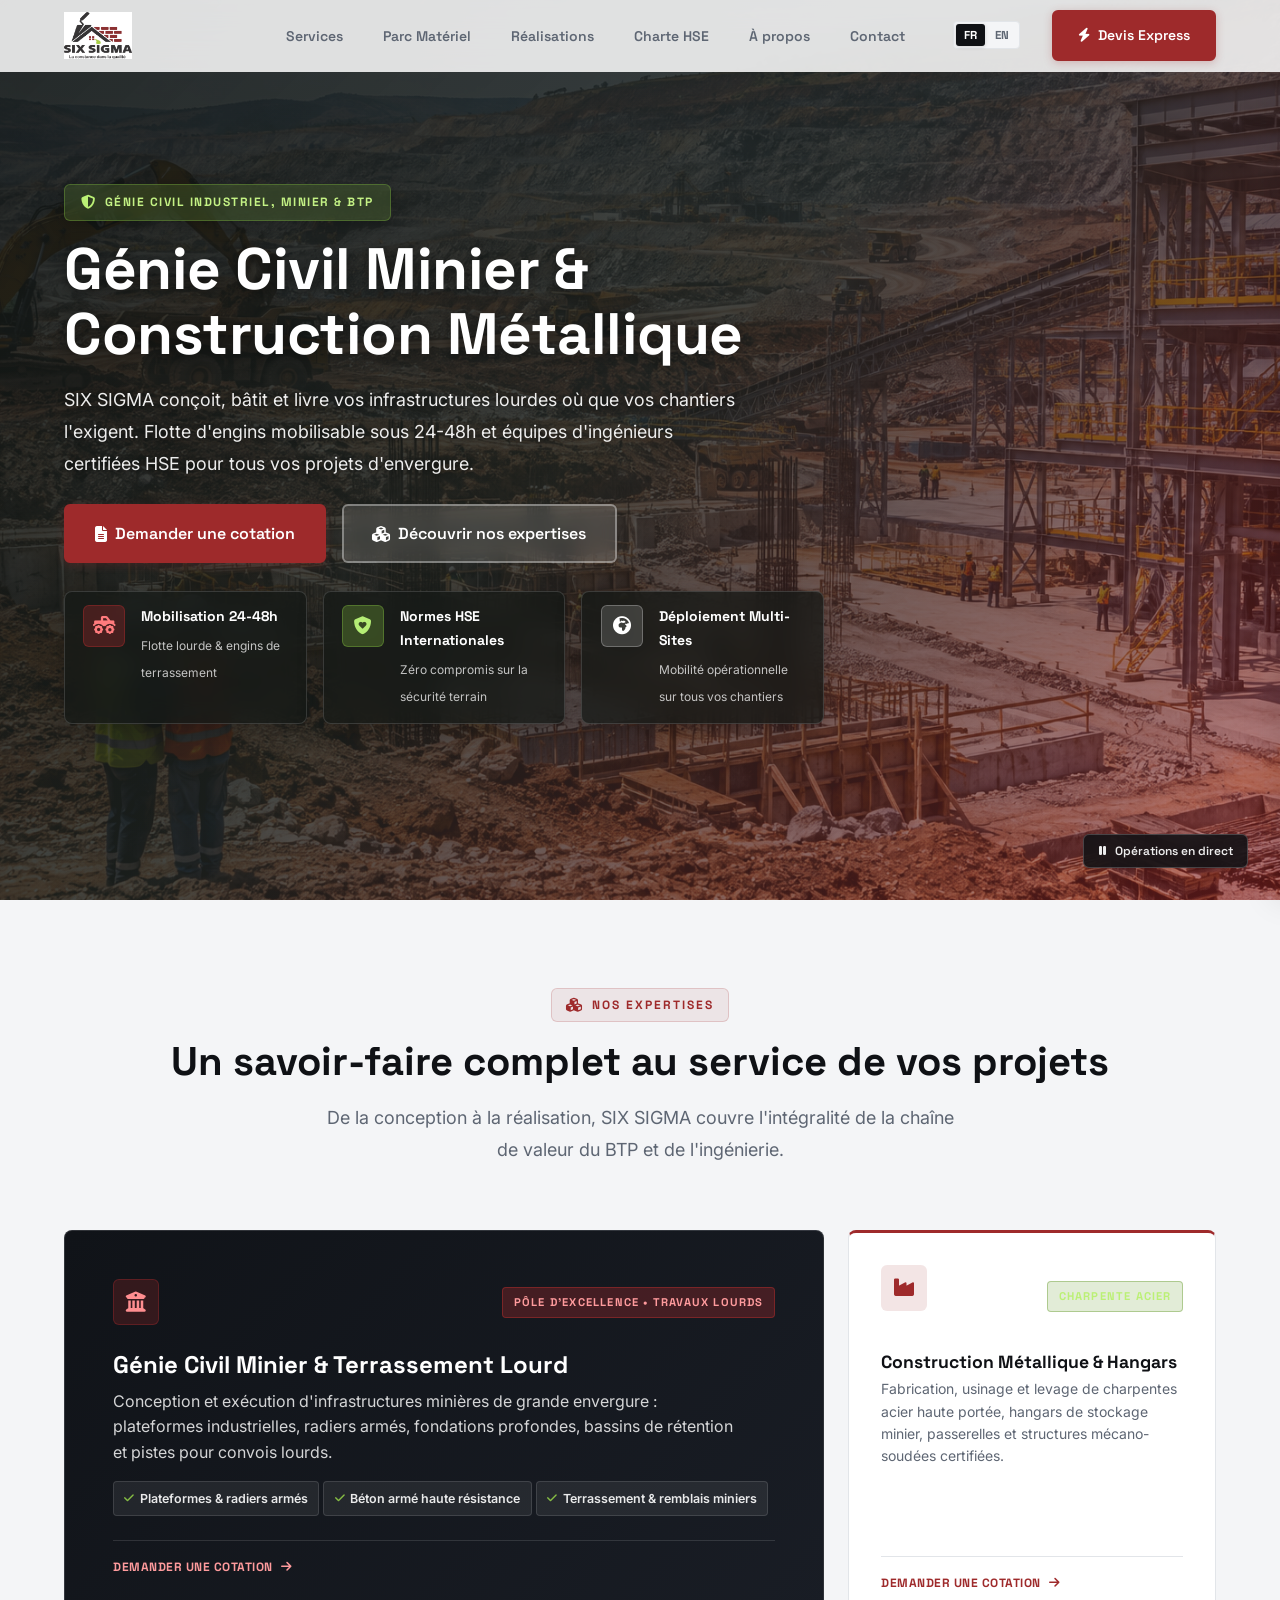
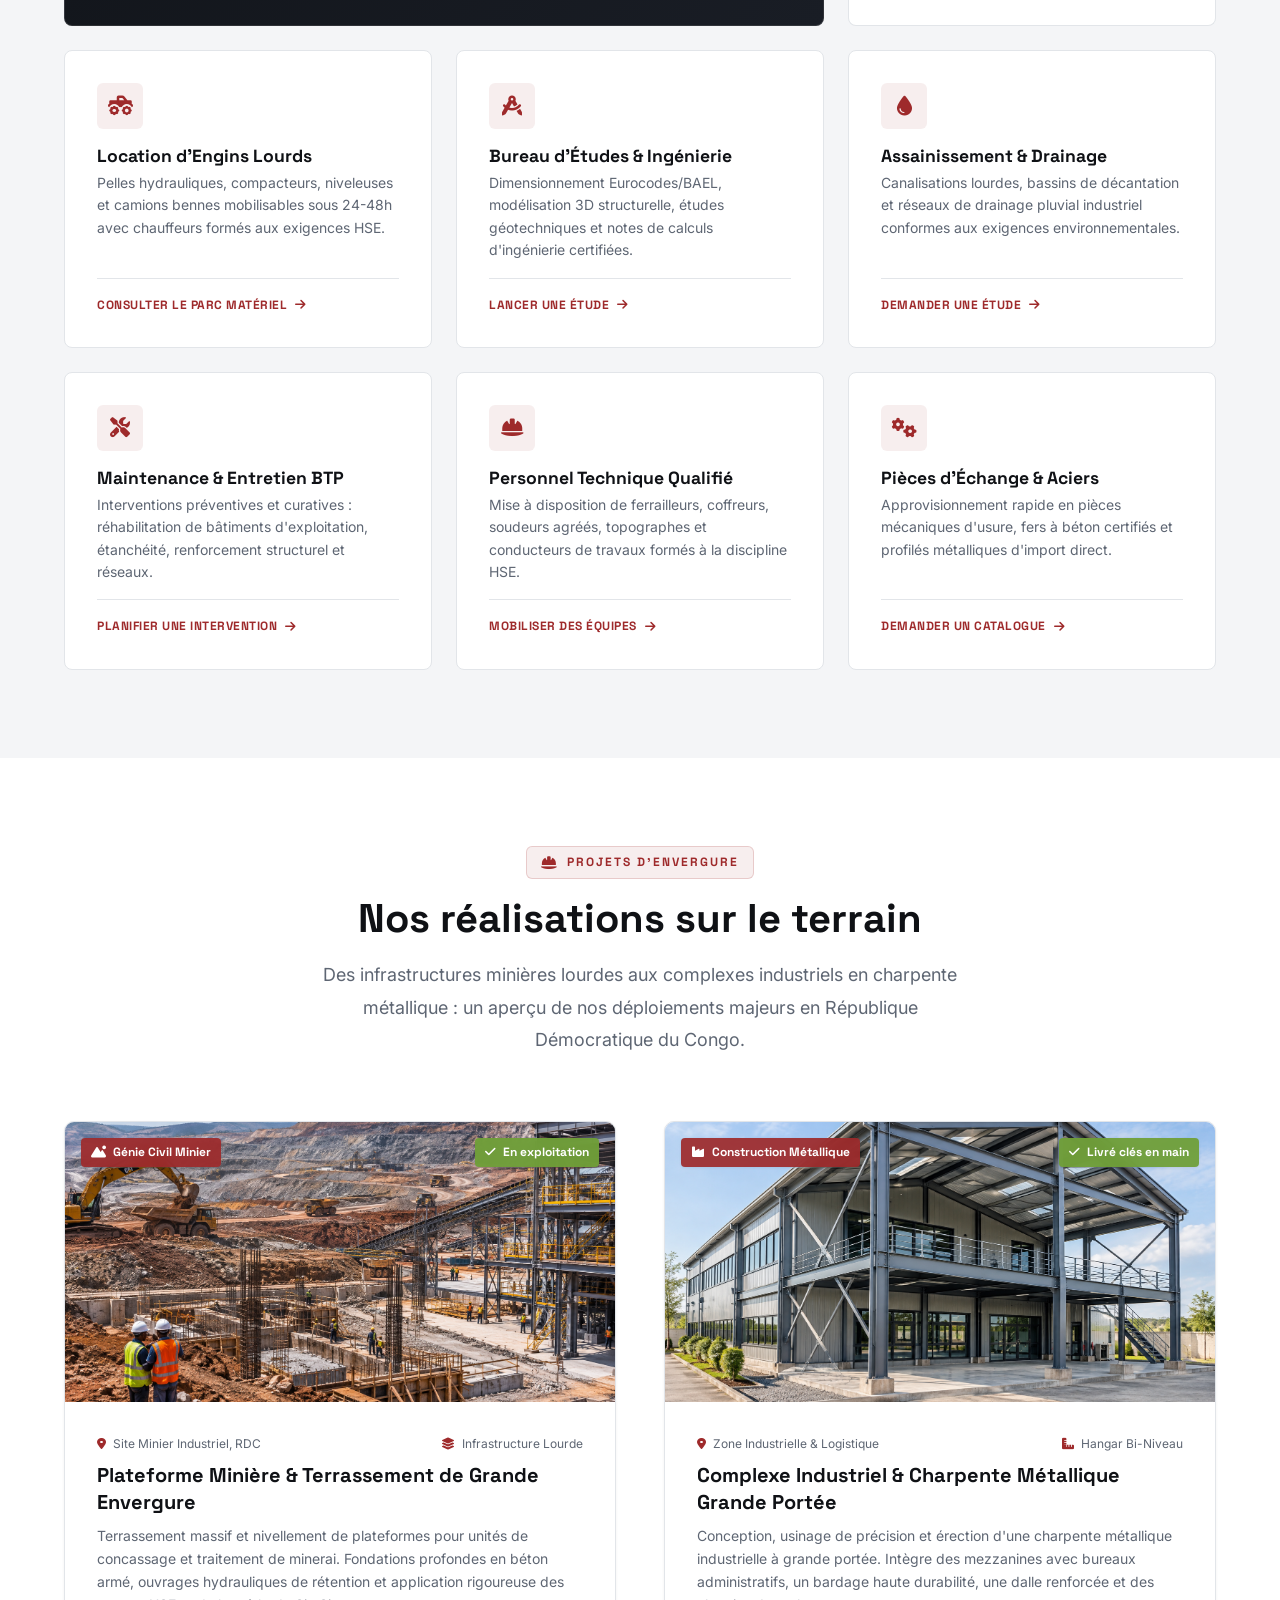
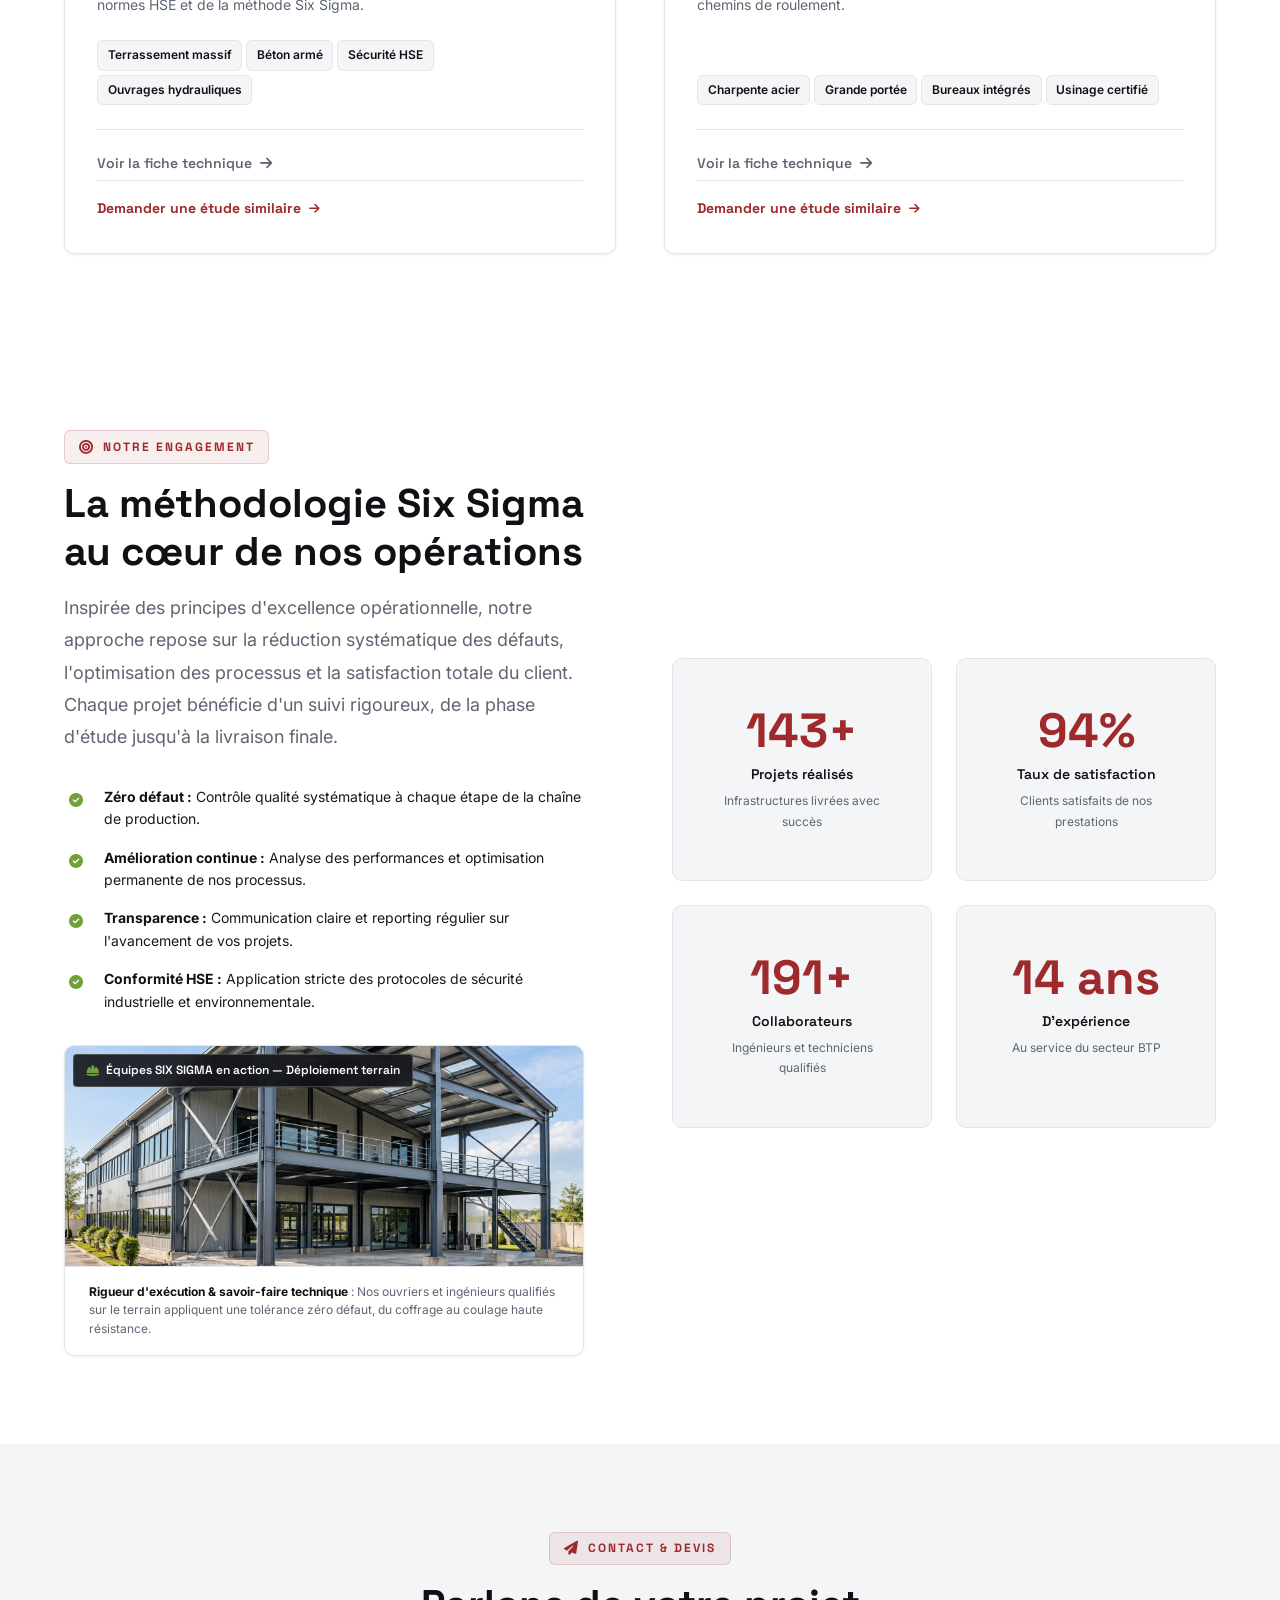
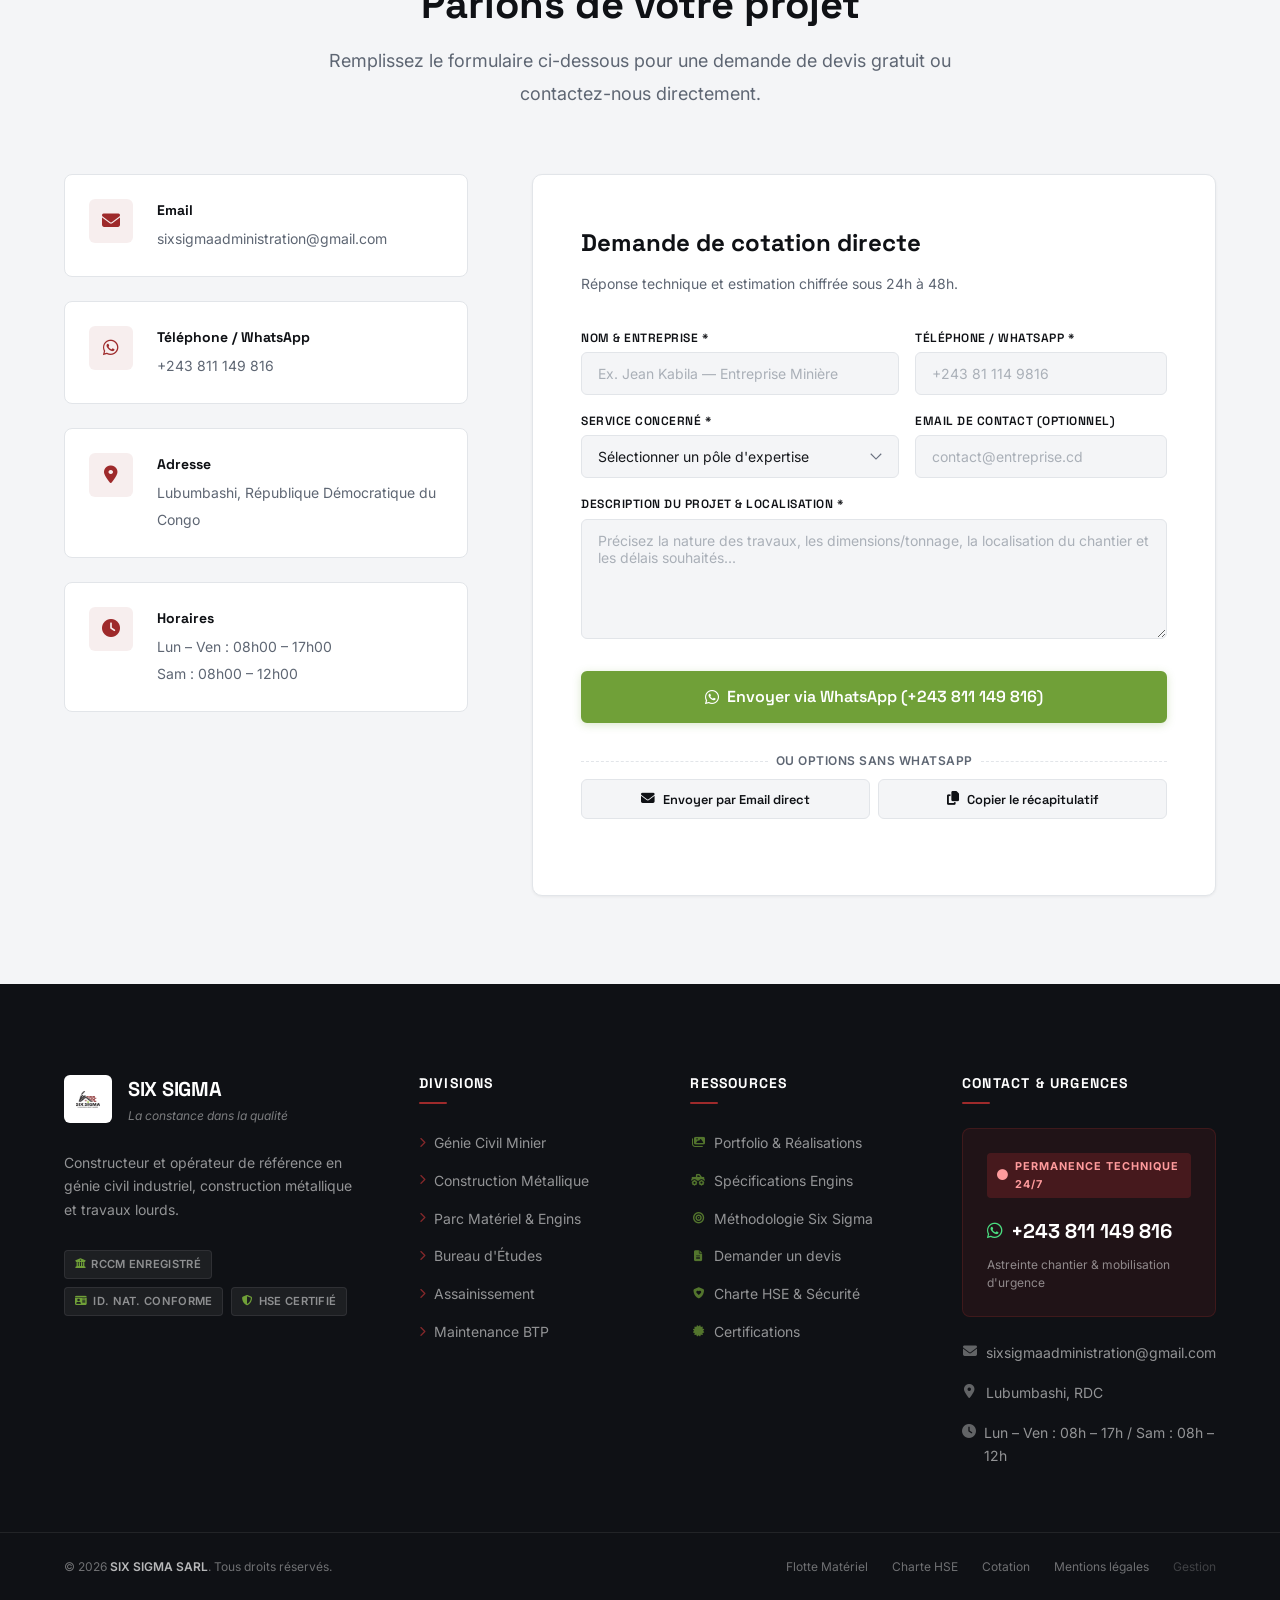
==== index.html @ 251d815f "feat(cms-admin): portail administration vitrine et integration supabase autonome" ====
<!DOCTYPE html>
<html lang="fr">
<head>
  <meta charset="UTF-8" />
  <meta name="viewport" content="width=device-width, initial-scale=1.0" />
  <meta name="description" content="SIX SIGMA — Entreprise de Génie Civil, Construction Métallique, Bureau d'Études et services BTP. La constance dans la qualité." />
  <meta name="keywords" content="SIX SIGMA, génie civil, construction métallique, BTP, bureau d'études, assainissement, immobilier" />
  <title>SIX SIGMA | La constance dans la qualité</title>

  <!-- Favicon -->
  <link rel="icon" type="image/jpeg" href="logo.jpg" />
  <link rel="apple-touch-icon" href="logo.jpg" />

  <!-- Open Graph / Social Media -->
  <meta property="og:type" content="website" />
  <meta property="og:locale" content="fr_FR" />
  <meta property="og:site_name" content="SIX SIGMA" />
  <meta property="og:url" content="https://sixsigmaweb.vercel.app/" />
  <meta property="og:title" content="SIX SIGMA | La constance dans la qualité" />
  <meta property="og:description" content="Entreprise de Génie Civil, Construction Métallique, Bureau d'Études et Grandes Infrastructures BTP." />
  <meta property="og:image" content="https://sixsigmaweb.vercel.app/logo.jpg" />

  <!-- Twitter Cards -->
  <meta name="twitter:card" content="summary_large_image" />
  <meta name="twitter:title" content="SIX SIGMA | La constance dans la qualité" />
  <meta name="twitter:description" content="Entreprise de Génie Civil, Construction Métallique, Bureau d'Études et Grandes Infrastructures BTP." />
  <meta name="twitter:image" content="https://sixsigmaweb.vercel.app/logo.jpg" />

  <!-- Structured Data: Schema.org GeneralContractor / ConstructionBusiness -->
  <script type="application/ld+json">
  {
    "@context": "https://schema.org",
    "@type": "GeneralContractor",
    "name": "SIX SIGMA",
    "legalName": "SIX SIGMA SARL",
    "url": "https://sixsigmaweb.vercel.app/",
    "logo": "https://sixsigmaweb.vercel.app/logo.jpg",
    "image": "https://sixsigmaweb.vercel.app/projet-genie-civil-minier.png",
    "description": "Entreprise spécialisée en Génie Civil lourd, Construction Métallique, Bureau d'Études, Assainissement et Travaux Publics.",
    "slogan": "La constance dans la qualité",
    "address": {
      "@type": "PostalAddress",
      "addressLocality": "Lubumbashi",
      "addressCountry": "CD"
    },
    "geo": {
      "@type": "GeoCoordinates",
      "latitude": -11.66089,
      "longitude": 27.47938
    },
    "areaServed": [
      {
        "@type": "Country",
        "name": "République Démocratique du Congo"
      },
      {
        "@type": "AdministrativeArea",
        "name": "International"
      }
    ],
    "email": "sixsigmaadministration@gmail.com",
    "telephone": "+243811149816",
    "priceRange": "$$",
    "openingHoursSpecification": [
      {
        "@type": "OpeningHoursSpecification",
        "dayOfWeek": ["Monday", "Tuesday", "Wednesday", "Thursday", "Friday"],
        "opens": "08:00",
        "closes": "17:00"
      },
      {
        "@type": "OpeningHoursSpecification",
        "dayOfWeek": "Saturday",
        "opens": "08:00",
        "closes": "12:00"
      }
    ]
  }
  </script>

  <!-- Fonts -->
  <link rel="preconnect" href="https://fonts.googleapis.com" />
  <link rel="preconnect" href="https://fonts.gstatic.com" crossorigin />
  <link href="https://fonts.googleapis.com/css2?family=Space+Grotesk:wght@500;600;700;800&family=Inter:wght@300;400;500;600;700&display=swap" rel="stylesheet" />

  <!-- FontAwesome with Subresource Integrity (SRI) -->
  <link
    rel="stylesheet"
    href="https://cdnjs.cloudflare.com/ajax/libs/font-awesome/6.5.1/css/all.min.css"
    integrity="sha512-DTOQO9RWCH3ppGqcWaEA1BIZOC6xxalwEsw9c2QQeAIftl+Vegovlnee1c9QX4TctnWMn13TZye+giMm8e2LwA=="
    crossorigin="anonymous"
    referrerpolicy="no-referrer"
  />

  <!-- Styles -->
  <link rel="stylesheet" href="styles.css" />
</head>
<body>
  <!-- ═══════════════════════════════════════
       HEADER
       ═══════════════════════════════════════ -->
  <header class="header" id="top">
    <div class="container">
      <!-- Logo -->
      <a href="#top" class="logo">
        <img src="logo.jpg" alt="SIX SIGMA" class="logo-img" />
      </a>

      <!-- Desktop Nav -->
      <nav class="nav">
        <ul class="nav-links">
          <li><a href="#services" class="nav-link" data-i18n="nav_services">Services</a></li>
          <li><a href="parc-materiel.html" class="nav-link" data-i18n="nav_fleet">Parc Matériel</a></li>
          <li><a href="#realisations" class="nav-link" data-i18n="nav_projects">Réalisations</a></li>
          <li><a href="hse.html" class="nav-link" data-i18n="nav_hse">Charte HSE</a></li>
          <li><a href="#valeurs" class="nav-link" data-i18n="nav_about">À propos</a></li>
          <li><a href="#contact" class="nav-link" data-i18n="nav_contact">Contact</a></li>
        </ul>

        <!-- Sélecteur de Langue -->
        <div class="lang-switch" aria-label="Sélecteur de langue">
          <button class="lang-btn active" data-lang="fr">FR</button>
          <button class="lang-btn" data-lang="en">EN</button>
        </div>

        <a href="#contact" class="btn btn-primary">
          <i class="fa-solid fa-bolt"></i>
          <span data-i18n="nav_quote_btn">Devis Express</span>
        </a>
      </nav>

      <!-- Mobile Toggle -->
      <button class="mobile-toggle" aria-label="Ouvrir le menu">
        <i class="fa-solid fa-bars"></i>
      </button>
    </div>
  </header>

  <!-- Mobile Menu -->
  <div class="mobile-overlay"></div>
  <div class="mobile-menu">
    <div class="mobile-menu-header">
      <div class="logo">
        <img src="logo.jpg" alt="SIX SIGMA" class="logo-img" />
      </div>
      <button class="mobile-menu-close" aria-label="Fermer le menu">
        <i class="fa-solid fa-xmark"></i>
      </button>
    </div>

    <div style="display: flex; justify-content: flex-start; padding: 0 var(--sp-lg); margin-bottom: var(--sp-md);">
      <div class="lang-switch">
        <button class="lang-btn active" data-lang="fr">FR</button>
        <button class="lang-btn" data-lang="en">EN</button>
      </div>
    </div>

    <nav class="mobile-menu-links">
      <a href="#services" class="nav-link" data-i18n="nav_services">Services</a>
      <a href="parc-materiel.html" class="nav-link" data-i18n="nav_fleet">Parc Matériel</a>
      <a href="#realisations" class="nav-link" data-i18n="nav_projects">Réalisations</a>
      <a href="hse.html" class="nav-link" data-i18n="nav_hse">Charte HSE</a>
      <a href="#valeurs" class="nav-link" data-i18n="nav_about">À propos</a>
      <a href="#contact" class="nav-link" data-i18n="nav_contact">Contact</a>
    </nav>
    <a href="#contact" class="btn btn-primary btn-lg" style="margin-top: auto;">
      <i class="fa-solid fa-bolt"></i>
      <span data-i18n="nav_quote_btn">Devis Express</span>
    </a>
  </div>

  <!-- ═══════════════════════════════════════
       HERO AVEC VIDÉO DE CHANTIER INDUSTRIEL
       ═══════════════════════════════════════ -->
  <section class="hero" id="hero">
    <!-- Video background & Dark Gradient Overlay -->
    <div class="hero-video-wrapper">
      <video
        class="hero-video"
        autoplay
        muted
        loop
        playsinline
        preload="auto"
        poster="projet-genie-civil-minier.png"
      >
        <source src="assets/mine-kolwezi.mp4" type="video/mp4" />
      </video>
      <div class="hero-overlay"></div>
    </div>

    <div class="container">
      <div class="hero-content">
        <!-- Badge -->
        <div class="hero-badge reveal">
          <i class="fa-solid fa-shield-halved"></i>
          <span data-i18n="hero_badge">Génie Civil Industriel, Minier &amp; BTP</span>
        </div>

        <!-- Title -->
        <h1 class="hero-title reveal reveal-delay-1" data-i18n="hero_title">
          Génie Civil Minier &amp; Construction Métallique
        </h1>

        <!-- Subtitle -->
        <p class="hero-subtitle reveal reveal-delay-2" data-i18n="hero_subtitle">
          SIX SIGMA conçoit, bâtit et livre vos infrastructures lourdes où que vos chantiers l'exigent. Flotte d'engins mobilisable sous 24-48h et équipes d'ingénieurs certifiées HSE pour tous vos projets d'envergure.
        </p>

        <!-- CTA -->
        <div class="hero-actions reveal reveal-delay-3">
          <a href="#contact" class="btn btn-primary btn-lg">
            <i class="fa-solid fa-file-lines"></i>
            <span data-i18n="hero_cta_quote">Demander une cotation</span>
          </a>
          <a href="#services" class="btn btn-secondary btn-lg btn-hero-secondary">
            <i class="fa-solid fa-cubes"></i>
            <span data-i18n="hero_cta_services">Découvrir nos expertises</span>
          </a>
        </div>

        <!-- Trust Bar -->
        <div class="trust-bar reveal reveal-delay-4">
          <div class="trust-item">
            <div class="trust-icon red">
              <i class="fa-solid fa-truck-monster"></i>
            </div>
            <div class="trust-text">
              <strong data-i18n="trust_mob_val">Mobilisation 24-48h</strong>
              <span data-i18n="trust_mob_lbl">Flotte lourde &amp; engins de terrassement</span>
            </div>
          </div>
          <div class="trust-item">
            <div class="trust-icon green">
              <i class="fa-solid fa-shield-heart"></i>
            </div>
            <div class="trust-text">
              <strong data-i18n="trust_hse_val">Normes HSE Internationales</strong>
              <span data-i18n="trust_hse_lbl">Zéro compromis sur la sécurité terrain</span>
            </div>
          </div>
          <div class="trust-item">
            <div class="trust-icon dark">
              <i class="fa-solid fa-earth-africa"></i>
            </div>
            <div class="trust-text">
              <strong>Déploiement Multi-Sites</strong>
              <span>Mobilité opérationnelle sur tous vos chantiers</span>
            </div>
          </div>
        </div>
      </div>
    </div>

    <!-- Contrôle vidéo discret -->
    <div class="hero-video-controls">
      <button class="btn-video-toggle" id="btn-hero-video-toggle" aria-label="Contrôler la lecture vidéo">
        <i class="fa-solid fa-pause"></i>
        <span>Opérations en direct</span>
      </button>
    </div>
  </section>

  <!-- ═══════════════════════════════════════
       SERVICES
       ═══════════════════════════════════════ -->
  <section class="section services" id="services">
    <div class="container">
      <!-- Header -->
      <div class="services-header">
        <div class="section-label reveal">
          <i class="fa-solid fa-cubes"></i>
          Nos expertises
        </div>
        <h2 class="section-title reveal reveal-delay-1">Un savoir-faire complet au service de vos projets</h2>
        <p class="section-subtitle reveal reveal-delay-2">
          De la conception à la réalisation, SIX SIGMA couvre l'intégralité de la chaîne de valeur du BTP et de l'ingénierie.
        </p>
      </div>

      <!-- Bento Grid (Architecture Asymétrique Industrielle) -->
      <div class="bento-grid">

        <!-- 1. Pôle Moteur : Génie Civil Minier & Terrassement Lourd (Span 2) -->
        <div class="bento-card bento-card--lead reveal" data-service="genie-civil">
          <div class="bento-top-bar">
            <div class="bento-icon">
              <i class="fa-solid fa-building-columns"></i>
            </div>
            <span class="bento-badge bento-badge--lead">Pôle d'Excellence • Travaux Lourds</span>
          </div>
          <h3 class="bento-title">Génie Civil Minier &amp; Terrassement Lourd</h3>
          <p class="bento-desc">
            Conception et exécution d'infrastructures minières de grande envergure : plateformes industrielles, radiers armés, fondations profondes, bassins de rétention et pistes pour convois lourds.
          </p>
          <div class="bento-specs">
            <span class="bento-spec-item"><i class="fa-solid fa-check"></i> Plateformes &amp; radiers armés</span>
            <span class="bento-spec-item"><i class="fa-solid fa-check"></i> Béton armé haute résistance</span>
            <span class="bento-spec-item"><i class="fa-solid fa-check"></i> Terrassement &amp; remblais miniers</span>
          </div>
          <a href="#contact" class="bento-cta">
            Demander une cotation <i class="fa-solid fa-arrow-right"></i>
          </a>
        </div>

        <!-- 2. Pôle Technique : Construction Métallique & Hangars (Span 1) -->
        <div class="bento-card bento-card--accent reveal reveal-delay-1" data-service="construction-metallique">
          <div class="bento-top-bar">
            <div class="bento-icon">
              <i class="fa-solid fa-industry"></i>
            </div>
            <span class="bento-badge bento-badge--accent">Charpente Acier</span>
          </div>
          <h3 class="bento-title">Construction Métallique &amp; Hangars</h3>
          <p class="bento-desc">
            Fabrication, usinage et levage de charpentes acier haute portée, hangars de stockage minier, passerelles et structures mécano-soudées certifiées.
          </p>
          <a href="#contact" class="bento-cta">
            Demander une cotation <i class="fa-solid fa-arrow-right"></i>
          </a>
        </div>

        <!-- 3. Location d'Engins Lourds -->
        <div class="bento-card reveal" data-service="location-equipements">
          <div class="bento-icon">
            <i class="fa-solid fa-truck-monster"></i>
          </div>
          <h3 class="bento-title">Location d'Engins Lourds</h3>
          <p class="bento-desc">
            Pelles hydrauliques, compacteurs, niveleuses et camions bennes mobilisables sous 24-48h avec chauffeurs formés aux exigences HSE.
          </p>
          <a href="parc-materiel.html" class="bento-cta">
            Consulter le parc matériel <i class="fa-solid fa-arrow-right"></i>
          </a>
        </div>

        <!-- 4. Bureau d'Études & Ingénierie -->
        <div class="bento-card reveal reveal-delay-1" data-service="bureau-etudes">
          <div class="bento-icon">
            <i class="fa-solid fa-compass-drafting"></i>
          </div>
          <h3 class="bento-title">Bureau d'Études &amp; Ingénierie</h3>
          <p class="bento-desc">
            Dimensionnement Eurocodes/BAEL, modélisation 3D structurelle, études géotechniques et notes de calculs d'ingénierie certifiées.
          </p>
          <a href="#contact" class="bento-cta">
            Lancer une étude <i class="fa-solid fa-arrow-right"></i>
          </a>
        </div>

        <!-- 5. Assainissement & Drainage -->
        <div class="bento-card reveal reveal-delay-2" data-service="assainissement">
          <div class="bento-icon">
            <i class="fa-solid fa-droplet"></i>
          </div>
          <h3 class="bento-title">Assainissement &amp; Drainage</h3>
          <p class="bento-desc">
            Canalisations lourdes, bassins de décantation et réseaux de drainage pluvial industriel conformes aux exigences environnementales.
          </p>
          <a href="#contact" class="bento-cta">
            Demander une étude <i class="fa-solid fa-arrow-right"></i>
          </a>
        </div>

        <!-- 6. Entretien & Maintenance Industrielle -->
        <div class="bento-card reveal" data-service="entretien-batiment">
          <div class="bento-icon">
            <i class="fa-solid fa-screwdriver-wrench"></i>
          </div>
          <h3 class="bento-title">Maintenance &amp; Entretien BTP</h3>
          <p class="bento-desc">
            Interventions préventives et curatives : réhabilitation de bâtiments d'exploitation, étanchéité, renforcement structurel et réseaux.
          </p>
          <a href="#contact" class="bento-cta">
            Planifier une intervention <i class="fa-solid fa-arrow-right"></i>
          </a>
        </div>

        <!-- 7. Placement de Personnel Qualifié -->
        <div class="bento-card reveal reveal-delay-1" data-service="placement-personnel">
          <div class="bento-icon">
            <i class="fa-solid fa-helmet-safety"></i>
          </div>
          <h3 class="bento-title">Personnel Technique Qualifié</h3>
          <p class="bento-desc">
            Mise à disposition de ferrailleurs, coffreurs, soudeurs agréés, topographes et conducteurs de travaux formés à la discipline HSE.
          </p>
          <a href="#contact" class="bento-cta">
            Mobiliser des équipes <i class="fa-solid fa-arrow-right"></i>
          </a>
        </div>

        <!-- 8. Fourniture Acier & Pièces d'Échange -->
        <div class="bento-card reveal reveal-delay-2" data-service="pieces-echange">
          <div class="bento-icon">
            <i class="fa-solid fa-gears"></i>
          </div>
          <h3 class="bento-title">Pièces d'Échange &amp; Aciers</h3>
          <p class="bento-desc">
            Approvisionnement rapide en pièces mécaniques d'usure, fers à béton certifiés et profilés métalliques d'import direct.
          </p>
          <a href="#contact" class="bento-cta">
            Demander un catalogue <i class="fa-solid fa-arrow-right"></i>
          </a>
        </div>

      </div>
    </div>
  </section>

  <!-- ═══════════════════════════════════════
       RÉALISATIONS & PROJETS PHARES
       ═══════════════════════════════════════ -->
  <section class="section projects" id="realisations">
    <div class="container">
      <div class="services-header">
        <div class="section-label reveal">
          <i class="fa-solid fa-helmet-safety"></i>
          Projets d'envergure
        </div>
        <h2 class="section-title reveal reveal-delay-1">Nos réalisations sur le terrain</h2>
        <p class="section-subtitle reveal reveal-delay-2">
          Des infrastructures minières lourdes aux complexes industriels en charpente métallique : un aperçu de nos déploiements majeurs en République Démocratique du Congo.
        </p>
      </div>

      <div class="projects-grid">
        <!-- Projet 1 : Génie Civil & Mines -->
        <article class="project-card reveal" data-service="genie-civil">
          <div class="project-image-wrapper">
            <img
              src="projet-genie-civil-minier.png"
              alt="Terrassement et génie civil minier - SIX SIGMA"
              class="project-img"
              loading="lazy"
            />
            <div class="project-badges">
              <span class="badge badge-primary"><i class="fa-solid fa-mountain-sun"></i> Génie Civil Minier</span>
              <span class="badge badge-success"><i class="fa-solid fa-check"></i> En exploitation</span>
            </div>
          </div>
          <div class="project-body">
            <div class="project-meta">
              <span class="project-location"><i class="fa-solid fa-location-dot"></i> Site Minier Industriel, RDC</span>
              <span class="project-scale"><i class="fa-solid fa-layer-group"></i> Infrastructure Lourde</span>
            </div>
            <h3 class="project-title">Plateforme Minière & Terrassement de Grande Envergure</h3>
            <p class="project-desc">
              Terrassement massif et nivellement de plateformes pour unités de concassage et traitement de minerai. Fondations profondes en béton armé, ouvrages hydrauliques de rétention et application rigoureuse des normes HSE et de la méthode Six Sigma.
            </p>
            <div class="project-tags">
              <span class="project-tag">Terrassement massif</span>
              <span class="project-tag">Béton armé</span>
              <span class="project-tag">Sécurité HSE</span>
              <span class="project-tag">Ouvrages hydrauliques</span>
            </div>
            <div class="project-footer">
              <button class="project-view-btn" data-project="genie-civil">
                Voir la fiche technique <i class="fa-solid fa-arrow-right"></i>
              </button>
              <a href="#contact" class="service-cta project-cta-link" data-service="genie-civil">
                Demander une étude similaire <i class="fa-solid fa-arrow-right"></i>
              </a>
            </div>
          </div>
        </article>

        <!-- Projet 2 : Construction Métallique -->
        <article class="project-card reveal reveal-delay-1" data-service="construction-metallique">
          <div class="project-image-wrapper">
            <img
              src="projet-construction-metallique.png"
              alt="Hangar industriel et charpente métallique - SIX SIGMA"
              class="project-img"
              loading="lazy"
            />
            <div class="project-badges">
              <span class="badge badge-primary"><i class="fa-solid fa-industry"></i> Construction Métallique</span>
              <span class="badge badge-success"><i class="fa-solid fa-check"></i> Livré clés en main</span>
            </div>
          </div>
          <div class="project-body">
            <div class="project-meta">
              <span class="project-location"><i class="fa-solid fa-location-dot"></i> Zone Industrielle &amp; Logistique</span>
              <span class="project-scale"><i class="fa-solid fa-ruler-combined"></i> Hangar Bi-Niveau</span>
            </div>
            <h3 class="project-title">Complexe Industriel & Charpente Métallique Grande Portée</h3>
            <p class="project-desc">
              Conception, usinage de précision et érection d'une charpente métallique industrielle à grande portée. Intègre des mezzanines avec bureaux administratifs, un bardage haute durabilité, une dalle renforcée et des chemins de roulement.
            </p>
            <div class="project-tags">
              <span class="project-tag">Charpente acier</span>
              <span class="project-tag">Grande portée</span>
              <span class="project-tag">Bureaux intégrés</span>
              <span class="project-tag">Usinage certifié</span>
            </div>
            <div class="project-footer">
              <button class="project-view-btn" data-project="construction-metallique">
                Voir la fiche technique <i class="fa-solid fa-arrow-right"></i>
              </button>
              <a href="#contact" class="service-cta project-cta-link" data-service="construction-metallique">
                Demander une étude similaire <i class="fa-solid fa-arrow-right"></i>
              </a>
            </div>
          </div>
        </article>
      </div>
    </div>
  </section>

  <!-- ═══════════════════════════════════════
       VALEURS / ENGAGEMENT QUALITÉ
       ═══════════════════════════════════════ -->
  <section class="section values" id="valeurs">
    <div class="container">
      <div class="values-grid">
        <!-- Left: Content -->
        <div class="values-content">
          <div class="section-label reveal">
            <i class="fa-solid fa-bullseye"></i>
            Notre engagement
          </div>
          <h2 class="section-title reveal reveal-delay-1">La méthodologie Six Sigma au cœur de nos opérations</h2>
          <p class="values-text reveal reveal-delay-2">
            Inspirée des principes d'excellence opérationnelle, notre approche repose sur la réduction systématique des défauts, l'optimisation des processus et la satisfaction totale du client. Chaque projet bénéficie d'un suivi rigoureux, de la phase d'étude jusqu'à la livraison finale.
          </p>

          <ul class="values-list reveal reveal-delay-3">
            <li class="values-list-item">
              <i class="fa-solid fa-circle-check"></i>
              <span><strong>Zéro défaut :</strong> Contrôle qualité systématique à chaque étape de la chaîne de production.</span>
            </li>
            <li class="values-list-item">
              <i class="fa-solid fa-circle-check"></i>
              <span><strong>Amélioration continue :</strong> Analyse des performances et optimisation permanente de nos processus.</span>
            </li>
            <li class="values-list-item">
              <i class="fa-solid fa-circle-check"></i>
              <span><strong>Transparence :</strong> Communication claire et reporting régulier sur l'avancement de vos projets.</span>
            </li>
            <li class="values-list-item">
              <i class="fa-solid fa-circle-check"></i>
              <span><strong>Conformité HSE :</strong> Application stricte des protocoles de sécurité industrielle et environnementale.</span>
            </li>
          </ul>

          <!-- Vidéo Équipes Terrain en action -->
          <div class="values-video-card reveal reveal-delay-4">
            <div class="values-video-wrapper">
              <video
                class="values-video"
                autoplay
                muted
                loop
                playsinline
                preload="metadata"
                poster="projet-construction-metallique.png"
              >
                <source src="assets/equipes-kolwezi.mp4" type="video/mp4" />
              </video>
              <div class="values-video-badge">
                <i class="fa-solid fa-hard-hat"></i> Équipes SIX SIGMA en action — Déploiement terrain
              </div>
            </div>
            <p class="values-video-caption">
              <strong>Rigueur d'exécution &amp; savoir-faire technique</strong> : Nos ouvriers et ingénieurs qualifiés sur le terrain appliquent une tolérance zéro défaut, du coffrage au coulage haute résistance.
            </p>
          </div>
        </div>

        <!-- Right: Stats -->
        <div class="stats-grid">
          <div class="stat-card reveal">
            <div class="stat-number" data-target="150" data-suffix="+">150+</div>
            <div class="stat-label">Projets réalisés</div>
            <div class="stat-desc">Infrastructures livrées avec succès</div>
          </div>
          <div class="stat-card reveal reveal-delay-1">
            <div class="stat-number" data-target="98" data-suffix="%">98%</div>
            <div class="stat-label">Taux de satisfaction</div>
            <div class="stat-desc">Clients satisfaits de nos prestations</div>
          </div>
          <div class="stat-card reveal reveal-delay-2">
            <div class="stat-number" data-target="200" data-suffix="+">200+</div>
            <div class="stat-label">Collaborateurs</div>
            <div class="stat-desc">Ingénieurs et techniciens qualifiés</div>
          </div>
          <div class="stat-card reveal reveal-delay-3">
            <div class="stat-number" data-target="15" data-suffix=" ans">15 ans</div>
            <div class="stat-label">D'expérience</div>
            <div class="stat-desc">Au service du secteur BTP</div>
          </div>
        </div>
      </div>
    </div>
  </section>

  <!-- ═══════════════════════════════════════
       CONTACT & DEVIS
       ═══════════════════════════════════════ -->
  <section class="section contact" id="contact">
    <div class="container">
      <!-- Header -->
      <div class="services-header">
        <div class="section-label reveal">
          <i class="fa-solid fa-paper-plane"></i>
          Contact & Devis
        </div>
        <h2 class="section-title reveal reveal-delay-1">Parlons de votre projet</h2>
        <p class="section-subtitle reveal reveal-delay-2">
          Remplissez le formulaire ci-dessous pour une demande de devis gratuit ou contactez-nous directement.
        </p>
      </div>

      <div class="contact-wrapper">
        <!-- Left: Contact info -->
        <div class="contact-info reveal">
          <div class="contact-channels">
            <div class="contact-channel">
              <div class="contact-channel-icon">
                <i class="fa-solid fa-envelope"></i>
              </div>
              <div class="contact-channel-text">
                <strong>Email</strong>
                <a href="mailto:sixsigmaadministration@gmail.com" data-config-email>sixsigmaadministration@gmail.com</a>
              </div>
            </div>

            <div class="contact-channel">
              <div class="contact-channel-icon">
                <i class="fa-brands fa-whatsapp"></i>
              </div>
              <div class="contact-channel-text">
                <strong>Téléphone / WhatsApp</strong>
                <a href="https://wa.me/243811149816" data-config-phone data-config-whatsapp-href>+243 811 149 816</a>
              </div>
            </div>

            <div class="contact-channel">
              <div class="contact-channel-icon">
                <i class="fa-solid fa-location-dot"></i>
              </div>
              <div class="contact-channel-text">
                <strong>Adresse</strong>
                <span>Lubumbashi, République Démocratique du Congo</span>
              </div>
            </div>

            <div class="contact-channel">
              <div class="contact-channel-icon">
                <i class="fa-solid fa-clock"></i>
              </div>
              <div class="contact-channel-text">
                <strong>Horaires</strong>
                <span>Lun – Ven : 08h00 – 17h00<br />Sam : 08h00 – 12h00</span>
              </div>
            </div>
          </div>
        </div>

        <!-- Right: Form -->
        <div class="contact-form-card reveal reveal-delay-1">
          <h3 class="form-title">Demande de cotation directe</h3>
          <p class="form-subtitle">Réponse technique et estimation chiffrée sous 24h à 48h.</p>

          <form id="contact-form">
            <div class="form-grid">
              <div class="form-group">
                <label class="form-label" for="form-name">Nom &amp; Entreprise *</label>
                <input type="text" id="form-name" name="name" class="form-input" placeholder="Ex. Jean Kabila — Entreprise Minière" required />
              </div>

              <div class="form-group">
                <label class="form-label" for="form-phone">Téléphone / WhatsApp *</label>
                <input type="tel" id="form-phone" name="phone" class="form-input" placeholder="+243 81 114 9816" required />
              </div>

              <div class="form-group">
                <label class="form-label" for="form-service">Service concerné *</label>
                <select id="form-service" name="service" class="form-select" required>
                  <option value="" disabled selected>Sélectionner un pôle d'expertise</option>
                  <option value="genie-civil">Génie Civil Minier &amp; Terrassement Lourd</option>
                  <option value="construction-metallique">Construction Métallique &amp; Hangars</option>
                  <option value="location-equipements">Location d'Engins Lourds</option>
                  <option value="bureau-etudes">Bureau d'Études &amp; Ingénierie</option>
                  <option value="assainissement">Assainissement &amp; Drainage</option>
                  <option value="entretien-batiment">Maintenance &amp; Entretien BTP</option>
                  <option value="placement-personnel">Personnel Technique Qualifié</option>
                  <option value="pieces-echange">Pièces d'Échange &amp; Aciers</option>
                </select>
              </div>

              <div class="form-group">
                <label class="form-label" for="form-email">Email de contact (optionnel)</label>
                <input type="email" id="form-email" name="email" class="form-input" placeholder="contact@entreprise.cd" />
              </div>

              <div class="form-group full-width">
                <label class="form-label" for="form-message">Description du projet &amp; Localisation *</label>
                <textarea id="form-message" name="message" class="form-textarea" placeholder="Précisez la nature des travaux, les dimensions/tonnage, la localisation du chantier et les délais souhaités..." required></textarea>
              </div>

              <div class="form-group full-width form-submit">
                <button type="submit" class="btn btn-accent btn-lg" id="btn-submit-whatsapp" style="width: 100%;">
                  <i class="fa-brands fa-whatsapp"></i>
                  Envoyer via WhatsApp (+243 811 149 816)
                </button>

                <!-- Fallback multi-canal pour utilisateurs sans WhatsApp -->
                <div class="form-fallbacks">
                  <div class="fallback-divider">
                    <span>ou options sans WhatsApp</span>
                  </div>
                  <div class="fallback-buttons">
                    <button type="button" class="btn btn-fallback" id="btn-submit-email">
                      <i class="fa-solid fa-envelope"></i>
                      Envoyer par Email direct
                    </button>
                    <button type="button" class="btn btn-fallback" id="btn-copy-quote">
                      <i class="fa-solid fa-copy"></i>
                      Copier le récapitulatif
                    </button>
                  </div>
                  <div class="fallback-feedback" id="fallback-feedback" aria-live="polite"></div>
                </div>
              </div>
            </div>
          </form>
        </div>
      </div>
    </div>
  </section>

  <!-- ═══════════════════════════════════════
       FOOTER — Corporate 4 Colonnes
       ═══════════════════════════════════════ -->
  <footer class="footer">
    <div class="footer-main">
      <div class="container">
        <div class="footer-grid">

          <!-- Col 1 — Identité & Légalité -->
          <div class="footer-brand">
            <div class="footer-brand-top">
              <img src="logo.jpg" alt="SIX SIGMA" class="logo-img logo-img-footer" />
              <div class="footer-brand-info">
                <span class="footer-brand-name">SIX SIGMA</span>
                <span class="footer-brand-slogan">La constance dans la qualité</span>
              </div>
            </div>
            <p class="footer-brand-desc">
              Constructeur et opérateur de référence en génie civil industriel, construction métallique et travaux lourds.
            </p>
            <div class="footer-legal-badges">
              <span class="footer-legal-badge"><i class="fa-solid fa-building-columns"></i> RCCM enregistré</span>
              <span class="footer-legal-badge"><i class="fa-solid fa-id-card"></i> Id. Nat. conforme</span>
              <span class="footer-legal-badge"><i class="fa-solid fa-shield-halved"></i> HSE certifié</span>
            </div>
          </div>

          <!-- Col 2 — Pôles d'Excellence -->
          <div class="footer-col">
            <h4 class="footer-heading">Divisions</h4>
            <ul class="footer-links">
              <li><a href="#services" class="footer-link"><i class="fa-solid fa-chevron-right"></i> Génie Civil Minier</a></li>
              <li><a href="#services" class="footer-link"><i class="fa-solid fa-chevron-right"></i> Construction Métallique</a></li>
              <li><a href="parc-materiel.html" class="footer-link"><i class="fa-solid fa-chevron-right"></i> Parc Matériel & Engins</a></li>
              <li><a href="#services" class="footer-link"><i class="fa-solid fa-chevron-right"></i> Bureau d'Études</a></li>
              <li><a href="#services" class="footer-link"><i class="fa-solid fa-chevron-right"></i> Assainissement</a></li>
              <li><a href="#services" class="footer-link"><i class="fa-solid fa-chevron-right"></i> Maintenance BTP</a></li>
            </ul>
          </div>

          <!-- Col 3 — Ressources & Conformité -->
          <div class="footer-col">
            <h4 class="footer-heading">Ressources</h4>
            <ul class="footer-resources">
              <li><a href="#realisations" class="footer-resource-link"><i class="fa-solid fa-images"></i> Portfolio & Réalisations</a></li>
              <li><a href="parc-materiel.html#catalogue" class="footer-resource-link"><i class="fa-solid fa-truck-monster"></i> Spécifications Engins</a></li>
              <li><a href="#valeurs" class="footer-resource-link"><i class="fa-solid fa-bullseye"></i> Méthodologie Six Sigma</a></li>
              <li><a href="#contact" class="footer-resource-link"><i class="fa-solid fa-file-lines"></i> Demander un devis</a></li>
              <li><a href="hse.html" class="footer-resource-link"><i class="fa-solid fa-shield-heart"></i> Charte HSE & Sécurité</a></li>
              <li><a href="#top" class="footer-resource-link"><i class="fa-solid fa-certificate"></i> Certifications</a></li>
            </ul>
          </div>

          <!-- Col 4 — Urgences 24/7 -->
          <div class="footer-col">
            <h4 class="footer-heading">Contact & Urgences</h4>
            <div class="footer-emergency-card">
              <div class="footer-emergency-badge">
                <i class="fa-solid fa-circle"></i> Permanence technique 24/7
              </div>
              <a href="https://wa.me/243811149816" class="footer-emergency-phone">
                <i class="fa-brands fa-whatsapp"></i>
                +243 811 149 816
              </a>
              <p class="footer-emergency-desc">Astreinte chantier & mobilisation d'urgence</p>
            </div>
            <div class="footer-contact-items">
              <a href="mailto:sixsigmaadministration@gmail.com" class="footer-contact-item">
                <i class="fa-solid fa-envelope"></i>
                <span>sixsigmaadministration@gmail.com</span>
              </a>
              <div class="footer-contact-item">
                <i class="fa-solid fa-location-dot"></i>
                <span>Lubumbashi, RDC</span>
              </div>
              <div class="footer-contact-item">
                <i class="fa-solid fa-clock"></i>
                <span>Lun – Ven : 08h – 17h / Sam : 08h – 12h</span>
              </div>
            </div>
          </div>

        </div>
      </div>
    </div>

    <!-- Bottom bar -->
    <div class="footer-bottom">
      <div class="container">
        <p class="footer-copy">
          &copy; 2026 <a href="#top">SIX SIGMA SARL</a>. Tous droits réservés.
        </p>
        <div class="footer-bottom-links">
          <a href="parc-materiel.html" class="footer-bottom-link">Flotte Matériel</a>
          <a href="hse.html" class="footer-bottom-link">Charte HSE</a>
          <a href="#contact" class="footer-bottom-link">Cotation</a>
          <a href="#top" class="footer-bottom-link">Mentions légales</a>
          <a href="admin.html" class="footer-bottom-link" style="opacity: 0.5;" title="Espace de gestion">Gestion</a>
        </div>
      </div>
    </div>
  </footer>

  <!-- ═══════════════════════════════════════
       PROJECT DETAIL MODAL
       ═══════════════════════════════════════ -->
  <div class="project-modal-overlay" id="project-modal-overlay">
    <div class="project-modal">
      <div class="project-modal-header">
        <img class="project-modal-img" id="modal-img" src="" alt="" />
        <button class="project-modal-close" id="modal-close" aria-label="Fermer">
          <i class="fa-solid fa-xmark"></i>
        </button>
        <div class="project-modal-badges" id="modal-badges"></div>
      </div>
      <div class="project-modal-body">
        <h3 class="project-modal-title" id="modal-title"></h3>
        <div class="project-modal-location" id="modal-location">
          <i class="fa-solid fa-location-dot"></i>
          <span id="modal-location-text"></span>
        </div>
        <p class="project-modal-desc" id="modal-desc"></p>
        <div class="project-modal-stats" id="modal-stats"></div>
        <div class="project-modal-tags" id="modal-tags"></div>
        <div class="project-modal-cta">
          <a href="#contact" class="btn btn-primary" id="modal-cta-quote">
            <i class="fa-solid fa-file-lines"></i> Demander une cotation
          </a>
          <a href="https://wa.me/243811149816" target="_blank" class="btn btn-accent" id="modal-cta-whatsapp">
            <i class="fa-brands fa-whatsapp"></i> WhatsApp direct
          </a>
        </div>
      </div>
    </div>
  </div>

  <!-- Scripts -->
  <script src="https://cdn.jsdelivr.net/npm/@supabase/supabase-js@2"></script>
  <script src="supabase-client.js"></script>
  <script src="i18n.js"></script>
  <script src="script.js"></script>
</body>
</html>
---- styles.css ----
/* ============================================
   SIX SIGMA — Showcase Website
   Design System & Styles
   ============================================ */

/* --- Google Fonts --- */
@import url('https://fonts.googleapis.com/css2?family=Space+Grotesk:wght@500;600;700;800&family=Inter:wght@300;400;500;600;700&display=swap');

/* --- Custom Properties --- */
:root {
  /* Industrial Color Palette */
  --clr-primary: #9e2a2b;          /* Rouge brique / bordeaux industriel */
  --clr-primary-dark: #7a1f20;
  --clr-primary-light: #b83234;
  --clr-secondary: #0f1115;        /* Anthracite profond */
  --clr-secondary-alt: #181b20;
  --clr-surface-card: #20242b;
  --clr-accent: #70a038;           /* Lime / olive sécurité HSE */
  --clr-accent-dark: #5a8230;
  --clr-accent-light: #86bd44;
  --clr-white: #ffffff;
  --clr-bg: #f4f5f7;              /* Gris technique chantier */
  --clr-bg-alt: #e9ebf0;
  --clr-text: #17191d;
  --clr-text-muted: #5e6673;
  --clr-border: #e2e5e9;
  --clr-border-dark: rgba(255, 255, 255, 0.12);

  /* Typography */
  --ff-heading: 'Space Grotesk', -apple-system, BlinkMacSystemFont, 'Segoe UI', Roboto, sans-serif;
  --ff-body: 'Inter', system-ui, -apple-system, sans-serif;

  /* Sizes */
  --fs-xs: 0.75rem;
  --fs-sm: 0.875rem;
  --fs-base: 1rem;
  --fs-md: 1.125rem;
  --fs-lg: 1.25rem;
  --fs-xl: 1.5rem;
  --fs-2xl: 2rem;
  --fs-3xl: 2.5rem;
  --fs-4xl: 3rem;
  --fs-5xl: 3.5rem;

  /* Spacing */
  --sp-xs: 0.25rem;
  --sp-sm: 0.5rem;
  --sp-md: 1rem;
  --sp-lg: 1.5rem;
  --sp-xl: 2rem;
  --sp-2xl: 3rem;
  --sp-3xl: 4rem;
  --sp-4xl: 5.5rem;

  /* Layout */
  --max-width: 1200px;
  --header-h: 72px;

  /* Strict Industrial Geometry — No Pill Buttons */
  --radius-xs: 4px;
  --radius-sm: 6px;
  --radius-md: 8px;
  --radius-lg: 10px;
  --radius-xl: 12px;

  /* Shadows */
  --shadow-sm: 0 1px 3px rgba(15, 17, 21, 0.06);
  --shadow-md: 0 4px 14px rgba(15, 17, 21, 0.09);
  --shadow-lg: 0 10px 30px rgba(15, 17, 21, 0.12);
  --shadow-xl: 0 18px 48px rgba(15, 17, 21, 0.16);

  /* Crisp 0.22s Micro-Interactions */
  --transition: 0.22s cubic-bezier(0.16, 1, 0.3, 1);
  --transition-slow: 0.35s cubic-bezier(0.16, 1, 0.3, 1);
}

/* --- Reset & Base --- */
*,
*::before,
*::after {
  box-sizing: border-box;
  margin: 0;
  padding: 0;
}

html {
  scroll-behavior: smooth;
  scroll-padding-top: var(--header-h);
  -webkit-text-size-adjust: 100%;
}

body {
  font-family: var(--ff-body);
  font-size: var(--fs-base);
  line-height: 1.7;
  color: var(--clr-text);
  background-color: var(--clr-white);
  overflow-x: hidden;
  -webkit-font-smoothing: antialiased;
  -moz-osx-font-smoothing: grayscale;
}

img {
  max-width: 100%;
  height: auto;
  display: block;
}

a {
  text-decoration: none;
  color: inherit;
  transition: color var(--transition);
}

ul, ol {
  list-style: none;
}

button, input, select, textarea {
  font-family: inherit;
  font-size: inherit;
  border: none;
  outline: none;
}

/* --- Utility --- */
.container {
  width: 100%;
  max-width: var(--max-width);
  margin: 0 auto;
  padding: 0 var(--sp-lg);
}

.section {
  padding: var(--sp-4xl) 0;
}

.section-label {
  display: inline-flex;
  align-items: center;
  gap: var(--sp-sm);
  font-family: var(--ff-heading);
  font-size: var(--fs-xs);
  font-weight: 700;
  text-transform: uppercase;
  letter-spacing: 2px;
  color: var(--clr-primary);
  background: rgba(158, 42, 43, 0.08);
  padding: 0.35rem 0.85rem;
  border-radius: var(--radius-sm);
  border: 1px solid rgba(158, 42, 43, 0.18);
  margin-bottom: var(--sp-md);
}

.section-label i {
  font-size: var(--fs-sm);
}

.section-title {
  font-family: var(--ff-heading);
  font-size: var(--fs-3xl);
  font-weight: 800;
  color: var(--clr-secondary);
  line-height: 1.2;
  margin-bottom: var(--sp-md);
}

.section-subtitle {
  font-size: var(--fs-md);
  color: var(--clr-text-muted);
  max-width: 640px;
  line-height: 1.8;
}

.text-center {
  text-align: center;
}

.mx-auto {
  margin-left: auto;
  margin-right: auto;
}

/* --- Reveal Animation --- */
.reveal {
  opacity: 0;
  transform: translateY(32px);
  transition: opacity 0.7s cubic-bezier(0.4, 0, 0.2, 1),
              transform 0.7s cubic-bezier(0.4, 0, 0.2, 1);
}

.reveal.visible {
  opacity: 1;
  transform: translateY(0);
}

.reveal-delay-1 { transition-delay: 0.1s; }
.reveal-delay-2 { transition-delay: 0.2s; }
.reveal-delay-3 { transition-delay: 0.3s; }
.reveal-delay-4 { transition-delay: 0.4s; }
.reveal-delay-5 { transition-delay: 0.5s; }

/* ============================================
   HEADER
   ============================================ */
.header {
  position: fixed;
  top: 0;
  left: 0;
  right: 0;
  height: var(--header-h);
  z-index: 1000;
  background: rgba(255, 255, 255, 0.85);
  backdrop-filter: blur(16px);
  -webkit-backdrop-filter: blur(16px);
  border-bottom: 1px solid transparent;
  transition: background var(--transition),
              border-color var(--transition),
              box-shadow var(--transition);
}

.header.scrolled {
  background: rgba(255, 255, 255, 0.96);
  border-bottom-color: var(--clr-border);
  box-shadow: var(--shadow-sm);
}

.header .container {
  display: flex;
  align-items: center;
  justify-content: space-between;
  height: 100%;
}

/* Logo */
.logo {
  display: flex;
  align-items: center;
  gap: var(--sp-sm);
  flex-shrink: 0;
}

.logo-img {
  height: 48px;
  width: auto;
  object-fit: contain;
  transition: transform var(--transition);
}

.logo:hover .logo-img {
  transform: scale(1.03);
}

.logo-img-footer {
  height: 38px;
  background: var(--clr-white);
  padding: 4px 12px;
  border-radius: var(--radius-sm);
}

.logo-text {
  display: flex;
  flex-direction: column;
  line-height: 1.15;
}

.logo-name {
  font-family: var(--ff-heading);
  font-size: var(--fs-lg);
  font-weight: 800;
  color: var(--clr-secondary);
  letter-spacing: -0.3px;
}

.logo-slogan {
  font-size: var(--fs-xs);
  color: var(--clr-text-muted);
  font-weight: 500;
  letter-spacing: 0.3px;
}

/* Nav */
.nav {
  display: flex;
  align-items: center;
  gap: var(--sp-xl);
}

.nav-links {
  display: flex;
  align-items: center;
  gap: var(--sp-sm);
}

.nav-link {
  font-family: var(--ff-heading);
  font-size: var(--fs-sm);
  font-weight: 600;
  color: var(--clr-text-muted);
  padding: var(--sp-sm) var(--sp-md);
  border-radius: var(--radius-sm);
  transition: color var(--transition), background var(--transition);
  white-space: nowrap;
}

.nav-link:hover,
.nav-link.active {
  color: var(--clr-primary);
  background: rgba(158, 42, 43, 0.06);
}

/* ── Sélecteur de Langue (FR / EN) ── */
.lang-switch {
  display: inline-flex;
  align-items: center;
  background: var(--clr-bg);
  border: 1px solid var(--clr-border);
  border-radius: var(--radius-xs);
  padding: 2px;
  gap: 2px;
}

.lang-btn {
  padding: 4px 8px;
  font-family: var(--ff-heading);
  font-size: 0.72rem;
  font-weight: 700;
  color: var(--clr-text-muted);
  border: none;
  background: transparent;
  border-radius: 3px;
  cursor: pointer;
  transition: all var(--transition);
}

.lang-btn:hover {
  color: var(--clr-secondary);
}

.lang-btn.active {
  background: var(--clr-secondary);
  color: #ffffff;
  box-shadow: 0 1px 4px rgba(0, 0, 0, 0.15);
}

/* Buttons */
.btn {
  display: inline-flex;
  align-items: center;
  justify-content: center;
  gap: var(--sp-sm);
  font-family: var(--ff-heading);
  font-weight: 600;
  font-size: var(--fs-sm);
  padding: 0.7rem 1.5rem;
  border-radius: var(--radius-sm);
  cursor: pointer;
  transition: all var(--transition);
  white-space: nowrap;
  border: 2px solid transparent;
}

.btn-primary {
  background: var(--clr-primary);
  color: var(--clr-white);
  border-color: var(--clr-primary);
  box-shadow: 0 2px 8px rgba(158, 42, 43, 0.25);
}

.btn-primary:hover {
  background: var(--clr-primary-dark);
  border-color: var(--clr-primary-dark);
  box-shadow: 0 4px 16px rgba(158, 42, 43, 0.35);
  transform: translateY(-1px);
}

.btn-secondary {
  background: transparent;
  color: var(--clr-secondary);
  border-color: var(--clr-border);
}

.btn-secondary:hover {
  border-color: var(--clr-primary);
  color: var(--clr-primary);
  background: rgba(158, 42, 43, 0.04);
}

.btn-accent {
  background: var(--clr-accent);
  color: var(--clr-white);
  border-color: var(--clr-accent);
  box-shadow: 0 2px 8px rgba(112, 160, 56, 0.25);
}

.btn-accent:hover {
  background: var(--clr-accent-dark);
  border-color: var(--clr-accent-dark);
  box-shadow: 0 4px 16px rgba(112, 160, 56, 0.35);
  transform: translateY(-1px);
}

.btn-lg {
  padding: 0.85rem 1.8rem;
  font-size: var(--fs-base);
  border-radius: var(--radius-sm);
}

/* Mobile Toggle */
.mobile-toggle {
  display: none;
  background: none;
  border: none;
  cursor: pointer;
  padding: var(--sp-sm);
  color: var(--clr-secondary);
  font-size: var(--fs-xl);
}

/* ============================================
   HERO SECTION
   ============================================ */
.hero {
  min-height: 100vh;
  display: flex;
  align-items: center;
  position: relative;
  padding: 4rem 0 3.5rem;
  background: var(--clr-secondary);
  overflow: hidden;
  color: var(--clr-white);
}

/* Background video wrapper */
.hero-video-wrapper {
  position: absolute;
  top: 0;
  left: 0;
  width: 100%;
  height: 100%;
  overflow: hidden;
  z-index: 0;
  pointer-events: none;
}

.hero-video {
  width: 100%;
  height: 100%;
  object-fit: cover;
  object-position: center 40%;
  filter: brightness(0.92) contrast(1.08);
  transform: scale(1.03);
}

/* Dark gradient overlay for ultra-crisp text contrast */
.hero-overlay {
  position: absolute;
  inset: 0;
  background: linear-gradient(
    135deg,
    rgba(18, 22, 20, 0.90) 0%,
    rgba(31, 36, 33, 0.82) 48%,
    rgba(158, 42, 43, 0.52) 100%
  );
  backdrop-filter: blur(0.5px);
}

.hero .container {
  position: relative;
  z-index: 2;
}

.hero-content {
  max-width: 820px;
}

.hero-badge {
  display: inline-flex;
  align-items: center;
  gap: var(--sp-sm);
  background: rgba(112, 160, 56, 0.22);
  color: #c4f285;
  font-family: var(--ff-heading);
  font-size: var(--fs-xs);
  font-weight: 700;
  text-transform: uppercase;
  letter-spacing: 1.5px;
  padding: 0.45rem 1rem;
  border-radius: var(--radius-sm);
  margin-bottom: 1rem;
  border: 1px solid rgba(112, 160, 56, 0.45);
  backdrop-filter: blur(10px);
  box-shadow: 0 4px 16px rgba(0, 0, 0, 0.25);
}

.hero-badge i {
  font-size: var(--fs-sm);
  color: #bbf075;
}

.hero-title {
  font-family: var(--ff-heading);
  font-size: clamp(var(--fs-3xl), 5vw, 3.65rem);
  font-weight: 900;
  line-height: 1.12;
  color: var(--clr-white);
  margin-bottom: 1rem;
  letter-spacing: -0.5px;
  text-shadow: 0 2px 16px rgba(0, 0, 0, 0.6);
}

.hero-title .highlight {
  color: #ff7577;
  position: relative;
  white-space: nowrap;
}

.hero-title .highlight::after {
  content: '';
  position: absolute;
  bottom: 2px;
  left: 0;
  right: 0;
  height: 6px;
  background: rgba(158, 42, 43, 0.6);
  border-radius: 3px;
}

.hero-subtitle {
  font-size: 1.12rem;
  color: rgba(255, 255, 255, 0.92);
  line-height: 1.8;
  margin-bottom: 1.5rem;
  max-width: 680px;
  text-shadow: 0 1px 6px rgba(0, 0, 0, 0.7);
}

.hero-actions {
  display: flex;
  align-items: center;
  gap: var(--sp-md);
  flex-wrap: wrap;
  margin-bottom: 1.75rem;
}

.btn-hero-secondary {
  background: rgba(255, 255, 255, 0.12);
  color: var(--clr-white);
  border-color: rgba(255, 255, 255, 0.35);
  backdrop-filter: blur(8px);
}

.btn-hero-secondary:hover {
  background: rgba(255, 255, 255, 0.25);
  border-color: var(--clr-white);
  color: var(--clr-white);
  transform: translateY(-1px);
}

/* Trust Badges */
.trust-bar {
  display: grid;
  grid-template-columns: repeat(3, 1fr);
  gap: var(--sp-md);
  max-width: 760px;
}

.trust-item {
  display: flex;
  align-items: flex-start;
  gap: var(--sp-md);
  padding: 0.85rem 1.15rem;
  background: rgba(20, 24, 22, 0.75);
  backdrop-filter: blur(12px);
  -webkit-backdrop-filter: blur(12px);
  border-radius: var(--radius-md);
  border: 1px solid rgba(255, 255, 255, 0.14);
  transition: all var(--transition);
  box-shadow: 0 8px 24px rgba(0, 0, 0, 0.25);
}

.trust-item:hover {
  background: rgba(31, 36, 33, 0.9);
  border-color: rgba(158, 42, 43, 0.6);
  transform: translateY(-2px);
}

.trust-icon {
  width: 42px;
  height: 42px;
  min-width: 42px;
  border-radius: var(--radius-sm);
  display: flex;
  align-items: center;
  justify-content: center;
  font-size: var(--fs-md);
}

.trust-icon.red {
  background: rgba(158, 42, 43, 0.35);
  color: #ff7b7d;
  border: 1px solid rgba(158, 42, 43, 0.5);
}

.trust-icon.green {
  background: rgba(112, 160, 56, 0.35);
  color: #b5ee75;
  border: 1px solid rgba(112, 160, 56, 0.5);
}

.trust-icon.dark {
  background: rgba(255, 255, 255, 0.15);
  color: #ffffff;
  border: 1px solid rgba(255, 255, 255, 0.25);
}

.trust-text strong {
  display: block;
  font-family: var(--ff-heading);
  font-size: var(--fs-sm);
  font-weight: 700;
  color: var(--clr-white);
  margin-bottom: 2px;
}

.trust-text span {
  font-size: var(--fs-xs);
  color: rgba(255, 255, 255, 0.74);
  line-height: 1.45;
}

/* Video badge/controls in hero */
.hero-video-controls {
  position: absolute;
  bottom: var(--sp-xl);
  right: var(--sp-xl);
  z-index: 3;
}

.btn-video-toggle {
  display: inline-flex;
  align-items: center;
  gap: 0.5rem;
  background: rgba(15, 17, 21, 0.85);
  backdrop-filter: blur(10px);
  -webkit-backdrop-filter: blur(10px);
  border: 1px solid rgba(255, 255, 255, 0.2);
  color: rgba(255, 255, 255, 0.92);
  font-family: var(--ff-heading);
  font-size: 0.75rem;
  font-weight: 600;
  padding: 0.5rem 0.9rem;
  border-radius: var(--radius-sm);
  cursor: pointer;
  transition: all var(--transition);
}

.btn-video-toggle:hover {
  background: rgba(0, 0, 0, 0.85);
  border-color: var(--clr-accent);
  color: #fff;
}

/* ============================================
   SERVICES SECTION — ASYMMETRIC BENTO GRID
   ============================================ */
.services {
  background: var(--clr-bg);
  position: relative;
}

.services-header {
  text-align: center;
  margin-bottom: var(--sp-3xl);
}

.services-header .section-subtitle {
  margin: 0 auto;
}

/* Asymmetric Bento Grid */
.bento-grid {
  display: grid;
  grid-template-columns: repeat(3, 1fr);
  gap: var(--sp-lg);
}

.bento-card {
  background: var(--clr-white);
  border-radius: var(--radius-md);
  padding: var(--sp-xl);
  border: 1px solid var(--clr-border);
  transition: transform var(--transition), box-shadow var(--transition), border-color var(--transition);
  position: relative;
  overflow: hidden;
  display: flex;
  flex-direction: column;
  cursor: pointer;
}

.bento-card::before {
  content: '';
  position: absolute;
  top: 0;
  left: 0;
  right: 0;
  height: 3px;
  background: var(--clr-primary);
  transform: scaleX(0);
  transform-origin: left;
  transition: transform 0.3s cubic-bezier(0.16, 1, 0.3, 1);
}

.bento-card:hover {
  transform: translateY(-4px);
  box-shadow: var(--shadow-lg);
  border-color: rgba(158, 42, 43, 0.3);
}

.bento-card:hover::before {
  transform: scaleX(1);
}

.bento-card:hover .bento-icon {
  background: var(--clr-primary);
  color: var(--clr-white);
  box-shadow: 0 4px 14px rgba(158, 42, 43, 0.3);
}

/* Lead Card (2 cols: Génie Civil Minier & Terrassement Lourd) */
.bento-card--lead {
  grid-column: span 2;
  background: linear-gradient(135deg, #101318 0%, #191d25 100%);
  border-color: rgba(255, 255, 255, 0.12);
  color: var(--clr-white);
  padding: var(--sp-2xl);
}

.bento-card--lead::before {
  background: linear-gradient(90deg, var(--clr-primary) 0%, var(--clr-accent) 100%);
  height: 4px;
}

.bento-card--lead:hover {
  border-color: rgba(158, 42, 43, 0.6);
  box-shadow: 0 16px 40px rgba(0, 0, 0, 0.35);
}

.bento-top-bar {
  display: flex;
  align-items: center;
  justify-content: space-between;
  margin-bottom: var(--sp-lg);
}

.bento-badge {
  display: inline-flex;
  align-items: center;
  gap: 0.4rem;
  font-family: var(--ff-heading);
  font-size: 0.7rem;
  font-weight: 700;
  text-transform: uppercase;
  letter-spacing: 1.2px;
  padding: 0.3rem 0.65rem;
  border-radius: var(--radius-xs);
}

.bento-badge--lead {
  background: rgba(158, 42, 43, 0.35);
  border: 1px solid rgba(158, 42, 43, 0.6);
  color: #ff9b9d;
}

.bento-badge--accent {
  background: rgba(112, 160, 56, 0.2);
  border: 1px solid rgba(112, 160, 56, 0.45);
  color: #bbf075;
}

.bento-card--lead .bento-icon {
  background: rgba(158, 42, 43, 0.25);
  color: #ff8e90;
  border: 1px solid rgba(158, 42, 43, 0.4);
  margin-bottom: 0;
}

.bento-card--lead .bento-title {
  color: var(--clr-white);
  font-size: var(--fs-xl);
  margin-bottom: var(--sp-sm);
}

.bento-card--lead .bento-desc {
  color: rgba(255, 255, 255, 0.82);
  font-size: var(--fs-base);
  max-width: 620px;
  margin-bottom: var(--sp-md);
}

.bento-specs {
  display: flex;
  flex-wrap: wrap;
  gap: var(--sp-xs);
  margin-bottom: var(--sp-lg);
}

.bento-spec-item {
  display: inline-flex;
  align-items: center;
  gap: 0.35rem;
  font-size: 0.78rem;
  font-weight: 600;
  padding: 0.35rem 0.65rem;
  border-radius: var(--radius-xs);
  background: rgba(255, 255, 255, 0.07);
  border: 1px solid rgba(255, 255, 255, 0.12);
  color: rgba(255, 255, 255, 0.9);
}

.bento-spec-item i {
  color: var(--clr-accent-light);
  font-size: 0.7rem;
}

/* Secondary Lead Card (1 col: Construction Métallique) */
.bento-card--accent {
  background: #ffffff;
  border-top: 3px solid var(--clr-primary);
}

.bento-card--accent .bento-icon {
  background: rgba(158, 42, 43, 0.12);
  color: var(--clr-primary);
}

/* Standard Bento Elements */
.bento-icon {
  width: 46px;
  height: 46px;
  border-radius: var(--radius-sm);
  background: rgba(158, 42, 43, 0.08);
  color: var(--clr-primary);
  display: flex;
  align-items: center;
  justify-content: center;
  font-size: var(--fs-lg);
  margin-bottom: var(--sp-md);
  transition: all var(--transition);
}

.bento-title {
  font-family: var(--ff-heading);
  font-size: 1.1rem;
  font-weight: 700;
  color: var(--clr-secondary);
  margin-bottom: var(--sp-xs);
  line-height: 1.3;
}

.bento-desc {
  font-size: var(--fs-sm);
  color: var(--clr-text-muted);
  line-height: 1.6;
  margin-bottom: var(--sp-md);
  flex-grow: 1;
}

.bento-cta {
  display: inline-flex;
  align-items: center;
  gap: var(--sp-sm);
  font-family: var(--ff-heading);
  font-size: var(--fs-xs);
  font-weight: 700;
  text-transform: uppercase;
  letter-spacing: 0.5px;
  color: var(--clr-primary);
  transition: all var(--transition);
  padding-top: var(--sp-md);
  border-top: 1px solid var(--clr-border);
  margin-top: auto;
}

.bento-card--lead .bento-cta {
  border-top-color: rgba(255, 255, 255, 0.12);
  color: #ff9b9d;
}

.bento-cta i {
  font-size: 0.75rem;
  transition: transform var(--transition);
}

.bento-cta:hover {
  color: var(--clr-primary-dark);
  gap: var(--sp-md);
}

.bento-card--lead .bento-cta:hover {
  color: #ffffff;
}

.bento-cta:hover i {
  transform: translateX(4px);
}

/* Backward-compatible classes for service cards */
.services-grid {
  display: grid;
  grid-template-columns: repeat(3, 1fr);
  gap: var(--sp-lg);
}

.service-card {
  background: var(--clr-white);
  border-radius: var(--radius-md);
  padding: var(--sp-xl);
  border: 1px solid var(--clr-border);
  transition: all var(--transition);
  position: relative;
  overflow: hidden;
  cursor: pointer;
}

.service-card:hover {
  transform: translateY(-4px);
  box-shadow: var(--shadow-lg);
  border-color: rgba(158, 42, 43, 0.25);
}

.service-icon {
  width: 48px;
  height: 48px;
  border-radius: var(--radius-sm);
  background: rgba(158, 42, 43, 0.08);
  color: var(--clr-primary);
  display: flex;
  align-items: center;
  justify-content: center;
  font-size: var(--fs-lg);
  margin-bottom: var(--sp-md);
  transition: all var(--transition);
}

.service-name {
  font-family: var(--ff-heading);
  font-size: var(--fs-lg);
  font-weight: 700;
  color: var(--clr-secondary);
  margin-bottom: var(--sp-sm);
}

.service-desc {
  font-size: var(--fs-sm);
  color: var(--clr-text-muted);
  line-height: 1.7;
  margin-bottom: var(--sp-md);
}

.service-cta {
  display: inline-flex;
  align-items: center;
  gap: var(--sp-sm);
  font-family: var(--ff-heading);
  font-size: var(--fs-sm);
  font-weight: 600;
  color: var(--clr-primary);
  transition: all var(--transition);
  padding-top: var(--sp-md);
  border-top: 1px solid var(--clr-border);
  width: 100%;
}

.service-cta i {
  font-size: var(--fs-xs);
  transition: transform var(--transition);
}

.service-cta:hover {
  color: var(--clr-primary-dark);
  gap: var(--sp-md);
}

.service-cta:hover i {
  transform: translateX(4px);
}

/* Highlight animation for pre-filled dropdown */
.form-select--highlight {
  border-color: var(--clr-accent) !important;
  box-shadow: 0 0 0 3px rgba(112, 160, 56, 0.25) !important;
  animation: pulse-border 0.6s ease 2;
}

@keyframes pulse-border {
  0%, 100% { box-shadow: 0 0 0 3px rgba(112, 160, 56, 0.25); }
  50% { box-shadow: 0 0 0 6px rgba(112, 160, 56, 0.1); }
}

/* ============================================
   PROJECTS / RÉALISATIONS SECTION
   ============================================ */
.projects {
  background: var(--clr-white);
  position: relative;
}

.projects-grid {
  display: grid;
  grid-template-columns: repeat(2, 1fr);
  gap: var(--sp-2xl);
}

.project-card {
  background: var(--clr-white);
  border-radius: var(--radius-lg);
  border: 1px solid var(--clr-border);
  overflow: hidden;
  box-shadow: var(--shadow-sm);
  display: flex;
  flex-direction: column;
  transition: transform var(--transition), box-shadow var(--transition), border-color var(--transition);
  cursor: pointer;
}

.project-card:hover {
  transform: translateY(-8px);
  box-shadow: var(--shadow-xl);
  border-color: rgba(158, 42, 43, 0.2);
}

.project-image-wrapper {
  position: relative;
  width: 100%;
  height: 280px;
  overflow: hidden;
  background: var(--clr-secondary);
}

.project-img {
  width: 100%;
  height: 100%;
  object-fit: cover;
  transition: transform 0.6s cubic-bezier(0.4, 0, 0.2, 1);
}

.project-card:hover .project-img {
  transform: scale(1.06);
}

.project-badges {
  position: absolute;
  top: var(--sp-md);
  left: var(--sp-md);
  right: var(--sp-md);
  display: flex;
  justify-content: space-between;
  align-items: center;
  gap: var(--sp-xs);
  pointer-events: none;
}

.badge {
  display: inline-flex;
  align-items: center;
  gap: 0.4rem;
  font-family: var(--ff-heading);
  font-size: var(--fs-xs);
  font-weight: 700;
  padding: 0.3rem 0.65rem;
  border-radius: var(--radius-xs);
  backdrop-filter: blur(8px);
  box-shadow: var(--shadow-sm);
}

.badge-primary {
  background: rgba(158, 42, 43, 0.92);
  color: var(--clr-white);
}

.badge-success {
  background: rgba(112, 160, 56, 0.95);
  color: var(--clr-white);
}

.project-body {
  padding: var(--sp-xl);
  display: flex;
  flex-direction: column;
  flex-grow: 1;
}

.project-meta {
  display: flex;
  align-items: center;
  justify-content: space-between;
  flex-wrap: wrap;
  gap: var(--sp-xs);
  font-size: var(--fs-xs);
  color: var(--clr-text-muted);
  margin-bottom: var(--sp-sm);
}

.project-location i,
.project-scale i {
  color: var(--clr-primary);
  margin-right: 4px;
}

.project-title {
  font-family: var(--ff-heading);
  font-size: var(--fs-lg);
  font-weight: 700;
  color: var(--clr-secondary);
  line-height: 1.35;
  margin-bottom: var(--sp-sm);
  transition: color var(--transition);
}

.project-card:hover .project-title {
  color: var(--clr-primary);
}

.project-desc {
  font-size: var(--fs-sm);
  color: var(--clr-text-muted);
  line-height: 1.65;
  margin-bottom: var(--sp-lg);
  flex-grow: 1;
}

.project-tags {
  display: flex;
  flex-wrap: wrap;
  gap: var(--sp-xs);
  margin-bottom: var(--sp-lg);
}

.project-tag {
  font-size: 0.75rem;
  font-weight: 600;
  color: var(--clr-secondary);
  background: var(--clr-bg);
  border: 1px solid var(--clr-border);
  padding: 0.25rem 0.6rem;
  border-radius: var(--radius-sm);
}

.project-footer {
  padding-top: var(--sp-md);
  border-top: 1px solid var(--clr-border);
}

.project-cta-link {
  display: inline-flex;
  align-items: center;
  gap: var(--sp-sm);
  font-family: var(--ff-heading);
  font-size: var(--fs-sm);
  font-weight: 700;
  color: var(--clr-primary);
  text-decoration: none;
  transition: all var(--transition);
}

.project-cta-link:hover {
  color: var(--clr-primary-dark);
  gap: var(--sp-md);
}

.project-cta-link i {
  font-size: var(--fs-xs);
  transition: transform var(--transition);
}

.project-cta-link:hover i {
  transform: translateX(4px);
}

/* ============================================
   VALUES / ENGAGEMENT SECTION
   ============================================ */
.values {
  background: var(--clr-white);
  position: relative;
}

.values-grid {
  display: grid;
  grid-template-columns: 1fr 1fr;
  gap: var(--sp-3xl);
  align-items: center;
}

.values-content {
  max-width: 520px;
}

.values-text {
  font-size: var(--fs-md);
  color: var(--clr-text-muted);
  line-height: 1.8;
  margin-bottom: var(--sp-xl);
}

.values-list {
  display: flex;
  flex-direction: column;
  gap: var(--sp-md);
}

.values-list-item {
  display: flex;
  align-items: flex-start;
  gap: var(--sp-md);
}

.values-list-item i {
  width: 24px;
  height: 24px;
  min-width: 24px;
  display: flex;
  align-items: center;
  justify-content: center;
  color: var(--clr-accent);
  font-size: var(--fs-sm);
  margin-top: 2px;
}

.values-list-item span {
  font-size: var(--fs-sm);
  color: var(--clr-text);
  line-height: 1.6;
}

.values-list-item strong {
  color: var(--clr-secondary);
}

/* Video card: Teams on site */
.values-video-card {
  margin-top: var(--sp-xl);
  background: var(--clr-bg);
  border: 1px solid var(--clr-border);
  border-radius: var(--radius-lg);
  overflow: hidden;
  box-shadow: var(--shadow-sm);
  transition: all var(--transition);
}

.values-video-card:hover {
  border-color: rgba(158, 42, 43, 0.2);
  box-shadow: var(--shadow-md);
}

.values-video-wrapper {
  position: relative;
  width: 100%;
  height: 220px;
  background: var(--clr-secondary);
  overflow: hidden;
}

.values-video {
  width: 100%;
  height: 100%;
  object-fit: cover;
  display: block;
}

.values-video-badge {
  position: absolute;
  top: var(--sp-sm);
  left: var(--sp-sm);
  display: inline-flex;
  align-items: center;
  gap: 0.4rem;
  background: rgba(15, 17, 21, 0.88);
  backdrop-filter: blur(8px);
  color: #fff;
  font-family: var(--ff-heading);
  font-size: var(--fs-xs);
  font-weight: 600;
  padding: 0.35rem 0.75rem;
  border-radius: var(--radius-xs);
  border: 1px solid rgba(255, 255, 255, 0.2);
}

.values-video-badge i {
  color: var(--clr-accent);
}

.values-video-caption {
  padding: var(--sp-md) var(--sp-lg);
  font-size: var(--fs-xs);
  color: var(--clr-text-muted);
  line-height: 1.55;
  border-top: 1px solid var(--clr-border);
  background: var(--clr-white);
}

.values-video-caption strong {
  color: var(--clr-secondary);
}

/* Stats / Badges */
.stats-grid {
  display: grid;
  grid-template-columns: repeat(2, 1fr);
  gap: var(--sp-lg);
}

.stat-card {
  background: var(--clr-bg);
  border-radius: var(--radius-lg);
  padding: var(--sp-2xl);
  text-align: center;
  border: 1px solid var(--clr-border);
  transition: all var(--transition);
}

.stat-card:hover {
  border-color: rgba(158, 42, 43, 0.15);
  box-shadow: var(--shadow-md);
}

.stat-number {
  font-family: var(--ff-heading);
  font-size: var(--fs-4xl);
  font-weight: 900;
  color: var(--clr-primary);
  line-height: 1;
  margin-bottom: var(--sp-sm);
}

.stat-label {
  font-family: var(--ff-heading);
  font-size: var(--fs-sm);
  font-weight: 600;
  color: var(--clr-secondary);
  margin-bottom: var(--sp-xs);
}

.stat-desc {
  font-size: var(--fs-xs);
  color: var(--clr-text-muted);
}

/* ============================================
   CONTACT SECTION
   ============================================ */
.contact {
  background: var(--clr-bg);
}

.contact-wrapper {
  display: grid;
  grid-template-columns: 1fr 1fr;
  gap: var(--sp-3xl);
}

.contact-info {
  max-width: 480px;
}

.contact-info .section-subtitle {
  margin-bottom: var(--sp-2xl);
}

.contact-channels {
  display: flex;
  flex-direction: column;
  gap: var(--sp-lg);
}

.contact-channel {
  display: flex;
  align-items: flex-start;
  gap: var(--sp-lg);
  padding: var(--sp-lg);
  background: var(--clr-white);
  border-radius: var(--radius-md);
  border: 1px solid var(--clr-border);
  transition: all var(--transition);
}

.contact-channel:hover {
  border-color: rgba(158, 42, 43, 0.15);
  box-shadow: var(--shadow-sm);
}

.contact-channel-icon {
  width: 44px;
  height: 44px;
  min-width: 44px;
  border-radius: var(--radius-sm);
  background: rgba(158, 42, 43, 0.08);
  color: var(--clr-primary);
  display: flex;
  align-items: center;
  justify-content: center;
  font-size: var(--fs-md);
}

.contact-channel-text strong {
  display: block;
  font-family: var(--ff-heading);
  font-size: var(--fs-sm);
  font-weight: 700;
  color: var(--clr-secondary);
  margin-bottom: 2px;
}

.contact-channel-text span,
.contact-channel-text a {
  font-size: var(--fs-sm);
  color: var(--clr-text-muted);
  line-height: 1.5;
}

.contact-channel-text a:hover {
  color: var(--clr-primary);
}

/* Form */
.contact-form-card {
  background: var(--clr-white);
  border-radius: var(--radius-lg);
  padding: var(--sp-2xl);
  border: 1px solid var(--clr-border);
  box-shadow: var(--shadow-sm);
}

.form-title {
  font-family: var(--ff-heading);
  font-size: var(--fs-xl);
  font-weight: 700;
  color: var(--clr-secondary);
  margin-bottom: var(--sp-sm);
}

.form-subtitle {
  font-size: var(--fs-sm);
  color: var(--clr-text-muted);
  margin-bottom: var(--sp-xl);
}

.form-grid {
  display: grid;
  grid-template-columns: 1fr 1fr;
  gap: var(--sp-md);
}

.form-group {
  display: flex;
  flex-direction: column;
  gap: var(--sp-xs);
}

.form-group.full-width {
  grid-column: 1 / -1;
}

.form-label {
  font-family: var(--ff-heading);
  font-size: var(--fs-xs);
  font-weight: 600;
  color: var(--clr-secondary);
  text-transform: uppercase;
  letter-spacing: 0.5px;
}

.form-input,
.form-select,
.form-textarea {
  padding: 0.75rem 1rem;
  border: 1.5px solid var(--clr-border);
  border-radius: var(--radius-sm);
  background: var(--clr-bg);
  color: var(--clr-text);
  font-size: var(--fs-sm);
  transition: border-color var(--transition), box-shadow var(--transition);
}

.form-input:focus,
.form-select:focus,
.form-textarea:focus {
  border-color: var(--clr-primary);
  box-shadow: 0 0 0 3px rgba(158, 42, 43, 0.1);
  background: var(--clr-white);
}

.form-input::placeholder,
.form-textarea::placeholder {
  color: #aab0b8;
}

.form-select {
  appearance: none;
  background-image: url("data:image/svg+xml,%3Csvg xmlns='http://www.w3.org/2000/svg' width='12' height='12' viewBox='0 0 12 12'%3E%3Cpath fill='%236b7280' d='M6 8.825L.35 3.175 1.175 2.35 6 7.175 10.825 2.35l.825.825z'/%3E%3C/svg%3E");
  background-repeat: no-repeat;
  background-position: right 1rem center;
  padding-right: 2.5rem;
  cursor: pointer;
}

.form-textarea {
  resize: vertical;
  min-height: 120px;
}

.form-submit {
  margin-top: var(--sp-md);
}

/* Fallback multi-canal */
.form-fallbacks {
  margin-top: var(--sp-lg);
  display: flex;
  flex-direction: column;
  gap: var(--sp-sm);
}

.fallback-divider {
  display: flex;
  align-items: center;
  text-align: center;
  color: var(--clr-text-muted);
  font-size: var(--fs-xs);
  font-weight: 600;
  text-transform: uppercase;
  letter-spacing: 0.5px;
}

.fallback-divider::before,
.fallback-divider::after {
  content: '';
  flex: 1;
  border-bottom: 1px dashed var(--clr-border);
}

.fallback-divider span {
  padding: 0 var(--sp-sm);
}

.fallback-buttons {
  display: grid;
  grid-template-columns: 1fr 1fr;
  gap: var(--sp-sm);
}

.btn-fallback {
  display: inline-flex;
  align-items: center;
  justify-content: center;
  gap: 0.5rem;
  padding: 0.65rem 0.85rem;
  background: var(--clr-bg);
  border: 1.5px solid var(--clr-border);
  border-radius: var(--radius-sm);
  color: var(--clr-secondary);
  font-family: var(--ff-heading);
  font-size: 0.8rem;
  font-weight: 600;
  cursor: pointer;
  transition: all var(--transition);
}

.btn-fallback:hover {
  background: var(--clr-white);
  border-color: var(--clr-primary);
  color: var(--clr-primary);
  transform: translateY(-1px);
  box-shadow: var(--shadow-sm);
}

.btn-fallback i {
  font-size: 0.85rem;
}

.fallback-feedback {
  min-height: 1.25rem;
  font-size: var(--fs-xs);
  font-weight: 600;
  text-align: center;
  color: var(--clr-accent-dark);
  transition: opacity var(--transition);
}

.fallback-feedback.error {
  color: var(--clr-primary);
}

/* ============================================
   FOOTER — 4 Column Corporate
   ============================================ */
.footer {
  background: var(--clr-secondary);
  color: rgba(255, 255, 255, 0.65);
  padding: 0;
}

.footer-main {
  padding: var(--sp-4xl) 0 var(--sp-3xl);
  border-bottom: 1px solid rgba(255, 255, 255, 0.08);
}

.footer-grid {
  display: grid;
  grid-template-columns: 1.4fr 1fr 1fr 1.2fr;
  gap: var(--sp-3xl);
}

/* Col 1 — Identity */
.footer-brand {
  display: flex;
  flex-direction: column;
  gap: var(--sp-lg);
}

.footer-brand-top {
  display: flex;
  align-items: center;
  gap: var(--sp-md);
}

.footer-brand .logo-img-footer {
  width: 48px;
  height: 48px;
  border-radius: var(--radius-sm);
}

.footer-brand-info {
  display: flex;
  flex-direction: column;
}

.footer-brand-name {
  font-family: var(--ff-heading);
  font-size: var(--fs-lg);
  font-weight: 800;
  color: var(--clr-white);
  letter-spacing: -0.3px;
}

.footer-brand-slogan {
  font-size: var(--fs-xs);
  color: rgba(255, 255, 255, 0.45);
  font-style: italic;
}

.footer-brand-desc {
  font-size: var(--fs-sm);
  line-height: 1.7;
  color: rgba(255, 255, 255, 0.55);
  max-width: 300px;
}

.footer-legal-badges {
  display: flex;
  flex-wrap: wrap;
  gap: var(--sp-sm);
  margin-top: var(--sp-xs);
}

.footer-legal-badge {
  display: inline-flex;
  align-items: center;
  gap: 6px;
  padding: 4px 10px;
  border-radius: var(--radius-xs);
  background: rgba(255, 255, 255, 0.06);
  border: 1px solid rgba(255, 255, 255, 0.08);
  font-size: 0.7rem;
  font-weight: 600;
  color: rgba(255, 255, 255, 0.5);
  letter-spacing: 0.3px;
  text-transform: uppercase;
}

.footer-legal-badge i {
  font-size: 0.65rem;
  color: var(--clr-accent);
}

/* Col headings */
.footer-heading {
  font-family: var(--ff-heading);
  font-size: var(--fs-sm);
  font-weight: 700;
  color: var(--clr-white);
  text-transform: uppercase;
  letter-spacing: 1.2px;
  margin-bottom: var(--sp-lg);
  position: relative;
  padding-bottom: var(--sp-sm);
}

.footer-heading::after {
  content: '';
  position: absolute;
  bottom: 0;
  left: 0;
  width: 28px;
  height: 2px;
  background: var(--clr-primary);
  border-radius: 1px;
}

/* Col 2 — Divisions */
.footer-links {
  list-style: none;
  display: flex;
  flex-direction: column;
  gap: var(--sp-sm);
}

.footer-link {
  display: flex;
  align-items: center;
  gap: 8px;
  font-size: var(--fs-sm);
  color: rgba(255, 255, 255, 0.55);
  transition: color var(--transition), transform var(--transition);
  padding: 3px 0;
}

.footer-link:hover {
  color: var(--clr-white);
  transform: translateX(3px);
}

.footer-link i {
  font-size: 0.65rem;
  color: var(--clr-primary-light);
  opacity: 0.7;
}

/* Col 3 — Resources */
.footer-resources {
  list-style: none;
  display: flex;
  flex-direction: column;
  gap: var(--sp-sm);
}

.footer-resource-link {
  display: flex;
  align-items: center;
  gap: 8px;
  font-size: var(--fs-sm);
  color: rgba(255, 255, 255, 0.55);
  transition: color var(--transition), transform var(--transition);
  padding: 3px 0;
}

.footer-resource-link:hover {
  color: var(--clr-white);
  transform: translateX(3px);
}

.footer-resource-link i {
  font-size: 0.7rem;
  width: 16px;
  text-align: center;
  color: var(--clr-accent);
  opacity: 0.7;
}

/* Col 4 — Urgences 24/7 */
.footer-emergency-card {
  background: rgba(158, 42, 43, 0.12);
  border: 1px solid rgba(158, 42, 43, 0.25);
  border-radius: var(--radius-md);
  padding: var(--sp-lg);
  margin-bottom: var(--sp-lg);
}

.footer-emergency-badge {
  display: inline-flex;
  align-items: center;
  gap: 6px;
  background: rgba(158, 42, 43, 0.3);
  color: #ff9b9d;
  font-size: 0.68rem;
  font-weight: 700;
  text-transform: uppercase;
  letter-spacing: 1px;
  padding: 4px 10px;
  border-radius: var(--radius-xs);
  margin-bottom: var(--sp-md);
}

.footer-emergency-badge i {
  animation: pulse-dot 2s ease-in-out infinite;
}

@keyframes pulse-dot {
  0%, 100% { opacity: 1; }
  50% { opacity: 0.3; }
}

.footer-emergency-phone {
  display: flex;
  align-items: center;
  gap: var(--sp-sm);
  font-family: var(--ff-heading);
  font-size: var(--fs-lg);
  font-weight: 700;
  color: var(--clr-white);
  margin-bottom: var(--sp-sm);
}

.footer-emergency-phone i {
  color: #4ade80;
  font-size: var(--fs-md);
}

.footer-emergency-desc {
  font-size: var(--fs-xs);
  color: rgba(255, 255, 255, 0.5);
  line-height: 1.5;
}

.footer-contact-items {
  display: flex;
  flex-direction: column;
  gap: var(--sp-md);
}

.footer-contact-item {
  display: flex;
  align-items: flex-start;
  gap: var(--sp-sm);
  font-size: var(--fs-sm);
  color: rgba(255, 255, 255, 0.55);
  transition: color var(--transition);
}

.footer-contact-item:hover {
  color: var(--clr-white);
}

.footer-contact-item i {
  margin-top: 3px;
  color: rgba(255, 255, 255, 0.35);
  width: 16px;
  text-align: center;
}

/* Footer Bottom Bar */
.footer-bottom {
  padding: var(--sp-lg) 0;
}

.footer-bottom .container {
  display: flex;
  align-items: center;
  justify-content: space-between;
  flex-wrap: wrap;
  gap: var(--sp-md);
}

.footer-copy {
  font-size: var(--fs-xs);
  color: rgba(255, 255, 255, 0.4);
}

.footer-copy a {
  color: rgba(255, 255, 255, 0.7);
  font-weight: 600;
  transition: color var(--transition);
}

.footer-copy a:hover {
  color: var(--clr-white);
}

.footer-bottom-links {
  display: flex;
  gap: var(--sp-lg);
}

.footer-bottom-link {
  font-size: var(--fs-xs);
  color: rgba(255, 255, 255, 0.4);
  transition: color var(--transition);
}

.footer-bottom-link:hover {
  color: var(--clr-white);
}

/* ============================================
   PROJECT DETAIL MODAL
   ============================================ */
.project-modal-overlay {
  position: fixed;
  inset: 0;
  background: rgba(15, 17, 21, 0.75);
  backdrop-filter: blur(6px);
  -webkit-backdrop-filter: blur(6px);
  z-index: 1000;
  opacity: 0;
  pointer-events: none;
  transition: opacity 0.3s ease;
  display: flex;
  align-items: center;
  justify-content: center;
  padding: var(--sp-xl);
}

.project-modal-overlay.active {
  opacity: 1;
  pointer-events: all;
}

.project-modal {
  background: var(--clr-white);
  border-radius: var(--radius-md);
  max-width: 780px;
  width: 100%;
  max-height: 90vh;
  overflow-y: auto;
  transform: translateY(20px) scale(0.97);
  transition: transform 0.3s cubic-bezier(0.16, 1, 0.3, 1);
  box-shadow: 0 24px 64px rgba(0, 0, 0, 0.35);
}

.project-modal-overlay.active .project-modal {
  transform: translateY(0) scale(1);
}

.project-modal-header {
  position: relative;
  overflow: hidden;
  border-radius: var(--radius-md) var(--radius-md) 0 0;
}

.project-modal-img {
  width: 100%;
  height: 280px;
  object-fit: cover;
  display: block;
}

.project-modal-close {
  position: absolute;
  top: var(--sp-md);
  right: var(--sp-md);
  width: 40px;
  height: 40px;
  border-radius: var(--radius-sm);
  background: rgba(15, 17, 21, 0.7);
  backdrop-filter: blur(8px);
  border: 1px solid rgba(255, 255, 255, 0.15);
  color: var(--clr-white);
  font-size: var(--fs-md);
  cursor: pointer;
  display: flex;
  align-items: center;
  justify-content: center;
  transition: all var(--transition);
  z-index: 2;
}

.project-modal-close:hover {
  background: var(--clr-primary);
  border-color: var(--clr-primary);
}

.project-modal-badges {
  position: absolute;
  bottom: var(--sp-md);
  left: var(--sp-lg);
  display: flex;
  gap: var(--sp-sm);
  flex-wrap: wrap;
}

.project-modal-body {
  padding: var(--sp-2xl);
}

.project-modal-title {
  font-family: var(--ff-heading);
  font-size: var(--fs-xl);
  font-weight: 800;
  color: var(--clr-text);
  margin-bottom: var(--sp-sm);
  letter-spacing: -0.3px;
}

.project-modal-location {
  display: flex;
  align-items: center;
  gap: var(--sp-sm);
  font-size: var(--fs-sm);
  color: var(--clr-text-muted);
  margin-bottom: var(--sp-xl);
}

.project-modal-location i {
  color: var(--clr-primary);
}

.project-modal-desc {
  font-size: var(--fs-base);
  color: var(--clr-text);
  line-height: 1.75;
  margin-bottom: var(--sp-xl);
}

/* Technical Stats Grid */
.project-modal-stats {
  display: grid;
  grid-template-columns: repeat(3, 1fr);
  gap: var(--sp-md);
  margin-bottom: var(--sp-xl);
}

.project-modal-stat {
  background: var(--clr-bg);
  border-radius: var(--radius-sm);
  padding: var(--sp-lg);
  text-align: center;
  border: 1px solid var(--clr-border);
}

.project-modal-stat-value {
  font-family: var(--ff-heading);
  font-size: var(--fs-xl);
  font-weight: 800;
  color: var(--clr-primary);
  margin-bottom: 4px;
}

.project-modal-stat-label {
  font-size: var(--fs-xs);
  color: var(--clr-text-muted);
  text-transform: uppercase;
  letter-spacing: 0.5px;
  font-weight: 600;
}

/* Tags in modal */
.project-modal-tags {
  display: flex;
  flex-wrap: wrap;
  gap: var(--sp-sm);
  margin-bottom: var(--sp-xl);
}

/* Modal CTA */
.project-modal-cta {
  display: flex;
  gap: var(--sp-md);
  padding-top: var(--sp-lg);
  border-top: 1px solid var(--clr-border);
}

.project-modal-cta .btn {
  flex: 1;
}

/* ============================================
   NAV ACTIVE INDICATOR (enhanced underline)
   ============================================ */
.nav-link {
  position: relative;
}

.nav-link::after {
  content: '';
  position: absolute;
  bottom: 0;
  left: 50%;
  transform: translateX(-50%);
  width: 0;
  height: 2px;
  background: var(--clr-primary);
  border-radius: 1px;
  transition: width var(--transition);
}

.nav-link.active::after,
.nav-link:hover::after {
  width: 60%;
}

/* ============================================
   FORM VALIDATION INDICATORS
   ============================================ */
.form-input.valid,
.form-select.valid,
.form-textarea.valid {
  border-color: var(--clr-accent) !important;
  box-shadow: 0 0 0 3px rgba(112, 160, 56, 0.12);
}

.form-input.invalid,
.form-select.invalid,
.form-textarea.invalid {
  border-color: var(--clr-primary) !important;
  box-shadow: 0 0 0 3px rgba(158, 42, 43, 0.1);
}

.form-group {
  position: relative;
}

.form-validation-icon {
  position: absolute;
  right: 12px;
  top: 38px;
  font-size: var(--fs-sm);
  opacity: 0;
  transition: opacity var(--transition);
  pointer-events: none;
}

.form-validation-icon.show {
  opacity: 1;
}

.form-validation-icon.valid {
  color: var(--clr-accent);
}

.form-validation-icon.invalid {
  color: var(--clr-primary);
}

/* View Details Button on project cards */
.project-view-btn {
  display: inline-flex;
  align-items: center;
  gap: var(--sp-sm);
  font-family: var(--ff-heading);
  font-size: var(--fs-sm);
  font-weight: 600;
  color: var(--clr-text-muted);
  padding: 0.5rem 0;
  border: none;
  background: none;
  cursor: pointer;
  transition: color var(--transition);
}

.project-view-btn:hover {
  color: var(--clr-primary);
}

.project-view-btn i {
  transition: transform var(--transition);
}

.project-view-btn:hover i {
  transform: translateX(3px);
}

/* ============================================
   MOBILE MENU OVERLAY
   ============================================ */
.mobile-overlay {
  position: fixed;
  inset: 0;
  background: rgba(31, 36, 33, 0.5);
  backdrop-filter: blur(4px);
  z-index: 998;
  opacity: 0;
  pointer-events: none;
  transition: opacity var(--transition);
}

.mobile-overlay.active {
  opacity: 1;
  pointer-events: all;
}

.mobile-menu {
  position: fixed;
  top: 0;
  right: 0;
  width: min(320px, 85vw);
  height: 100vh;
  background: var(--clr-white);
  z-index: 999;
  padding: var(--sp-2xl);
  display: flex;
  flex-direction: column;
  gap: var(--sp-xl);
  transform: translateX(100%);
  transition: transform 0.4s cubic-bezier(0.4, 0, 0.2, 1);
  box-shadow: -8px 0 30px rgba(0,0,0,0.1);
}

.mobile-menu.active {
  transform: translateX(0);
}

.mobile-menu-header {
  display: flex;
  align-items: center;
  justify-content: space-between;
}

.mobile-menu-close {
  background: none;
  border: none;
  cursor: pointer;
  font-size: var(--fs-xl);
  color: var(--clr-text-muted);
  padding: var(--sp-sm);
}

.mobile-menu-links {
  display: flex;
  flex-direction: column;
  gap: var(--sp-sm);
}

.mobile-menu-links .nav-link {
  font-size: var(--fs-base);
  padding: var(--sp-md);
}

/* ============================================
   RESPONSIVE
   ============================================ */

/* Tablet */
@media (max-width: 1024px) {
  .bento-grid,
  .services-grid {
    grid-template-columns: repeat(2, 1fr);
  }

  .bento-card--lead {
    grid-column: span 2;
  }

  .projects-grid {
    grid-template-columns: 1fr;
  }

  .values-grid {
    grid-template-columns: 1fr;
    gap: var(--sp-2xl);
  }

  .values-content {
    max-width: 100%;
  }

  .contact-wrapper {
    grid-template-columns: 1fr;
    gap: var(--sp-2xl);
  }

  .contact-info {
    max-width: 100%;
  }

  .footer-grid {
    grid-template-columns: repeat(2, 1fr);
    gap: var(--sp-2xl);
  }

  .project-modal-stats {
    grid-template-columns: repeat(2, 1fr);
  }
}

/* Mobile */
@media (max-width: 768px) {
  :root {
    --header-h: 64px;
  }

  .section {
    padding: var(--sp-3xl) 0;
  }

  .section-title {
    font-size: var(--fs-2xl);
  }

  /* Header */
  .nav-links,
  .nav .btn,
  .nav .lang-switch {
    display: none;
  }

  .mobile-toggle {
    display: flex;
  }

  /* Hero */
  .hero {
    min-height: auto;
    padding-top: calc(var(--header-h) + var(--sp-2xl));
    padding-bottom: var(--sp-2xl);
  }

  .hero::after {
    display: none;
  }

  .hero-title {
    font-size: var(--fs-2xl);
  }

  .hero-actions {
    flex-direction: column;
    align-items: stretch;
  }

  .hero-actions .btn {
    text-align: center;
    justify-content: center;
  }

  .trust-bar {
    grid-template-columns: 1fr;
  }

  /* Services & Projects */
  .bento-grid,
  .services-grid,
  .projects-grid {
    grid-template-columns: 1fr;
  }

  .bento-card--lead {
    grid-column: span 1;
  }

  .project-image-wrapper {
    height: 220px;
  }

  /* Stats */
  .stats-grid {
    grid-template-columns: 1fr 1fr;
  }

  /* Contact form */
  .form-grid {
    grid-template-columns: 1fr;
  }

  .fallback-buttons {
    grid-template-columns: 1fr;
  }

  /* Footer */
  .footer-grid {
    grid-template-columns: 1fr;
    gap: var(--sp-2xl);
  }

  .footer-bottom .container {
    flex-direction: column;
    text-align: center;
  }

  .footer-bottom-links {
    justify-content: center;
  }

  /* Modal */
  .project-modal-overlay {
    padding: var(--sp-md);
  }

  .project-modal-img {
    height: 200px;
  }

  .project-modal-stats {
    grid-template-columns: 1fr;
  }

  .project-modal-cta {
    flex-direction: column;
  }

  .project-modal-body {
    padding: var(--sp-lg);
  }
}

@media (max-width: 480px) {
  .container {
    padding: 0 var(--sp-md);
  }

  .stats-grid {
    grid-template-columns: 1fr;
  }

  .bento-card,
  .service-card {
    padding: var(--sp-lg);
  }

  .project-image-wrapper {
    height: 190px;
  }

  .project-body {
    padding: var(--sp-lg);
  }
}
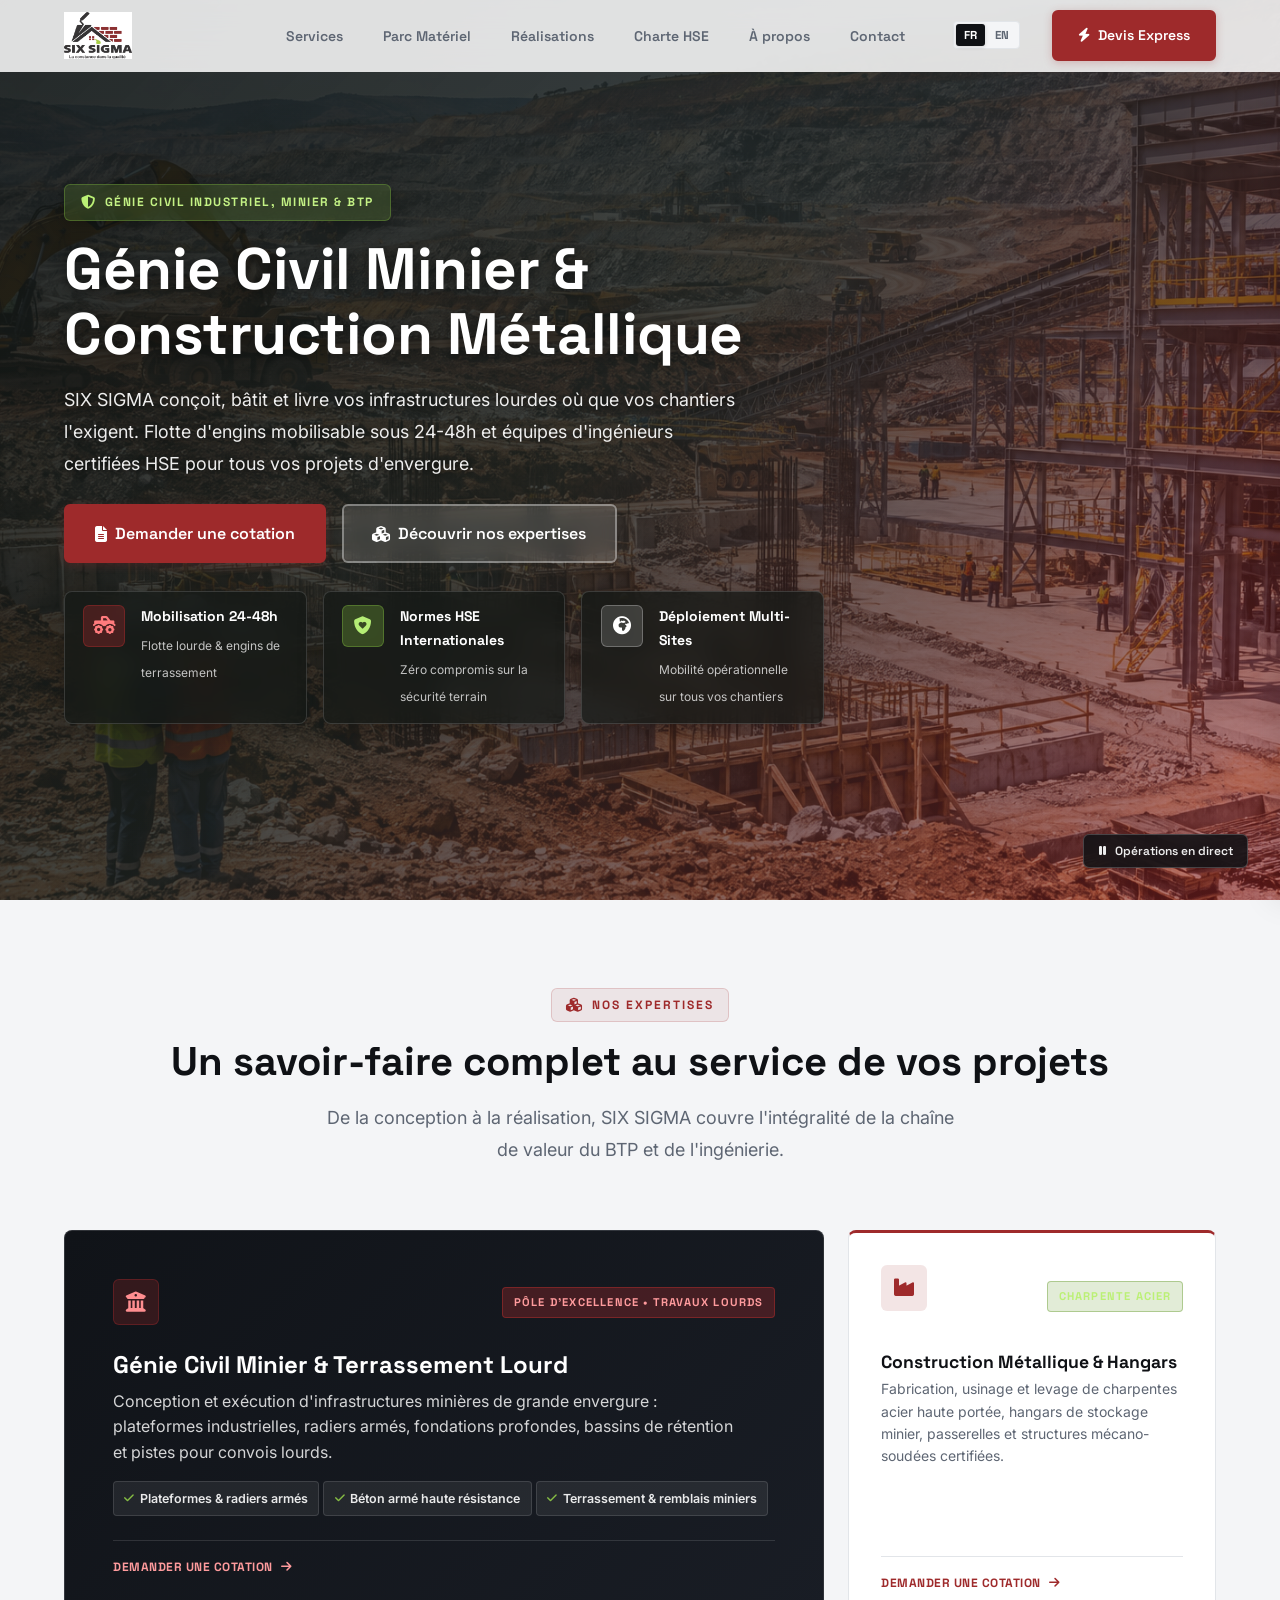
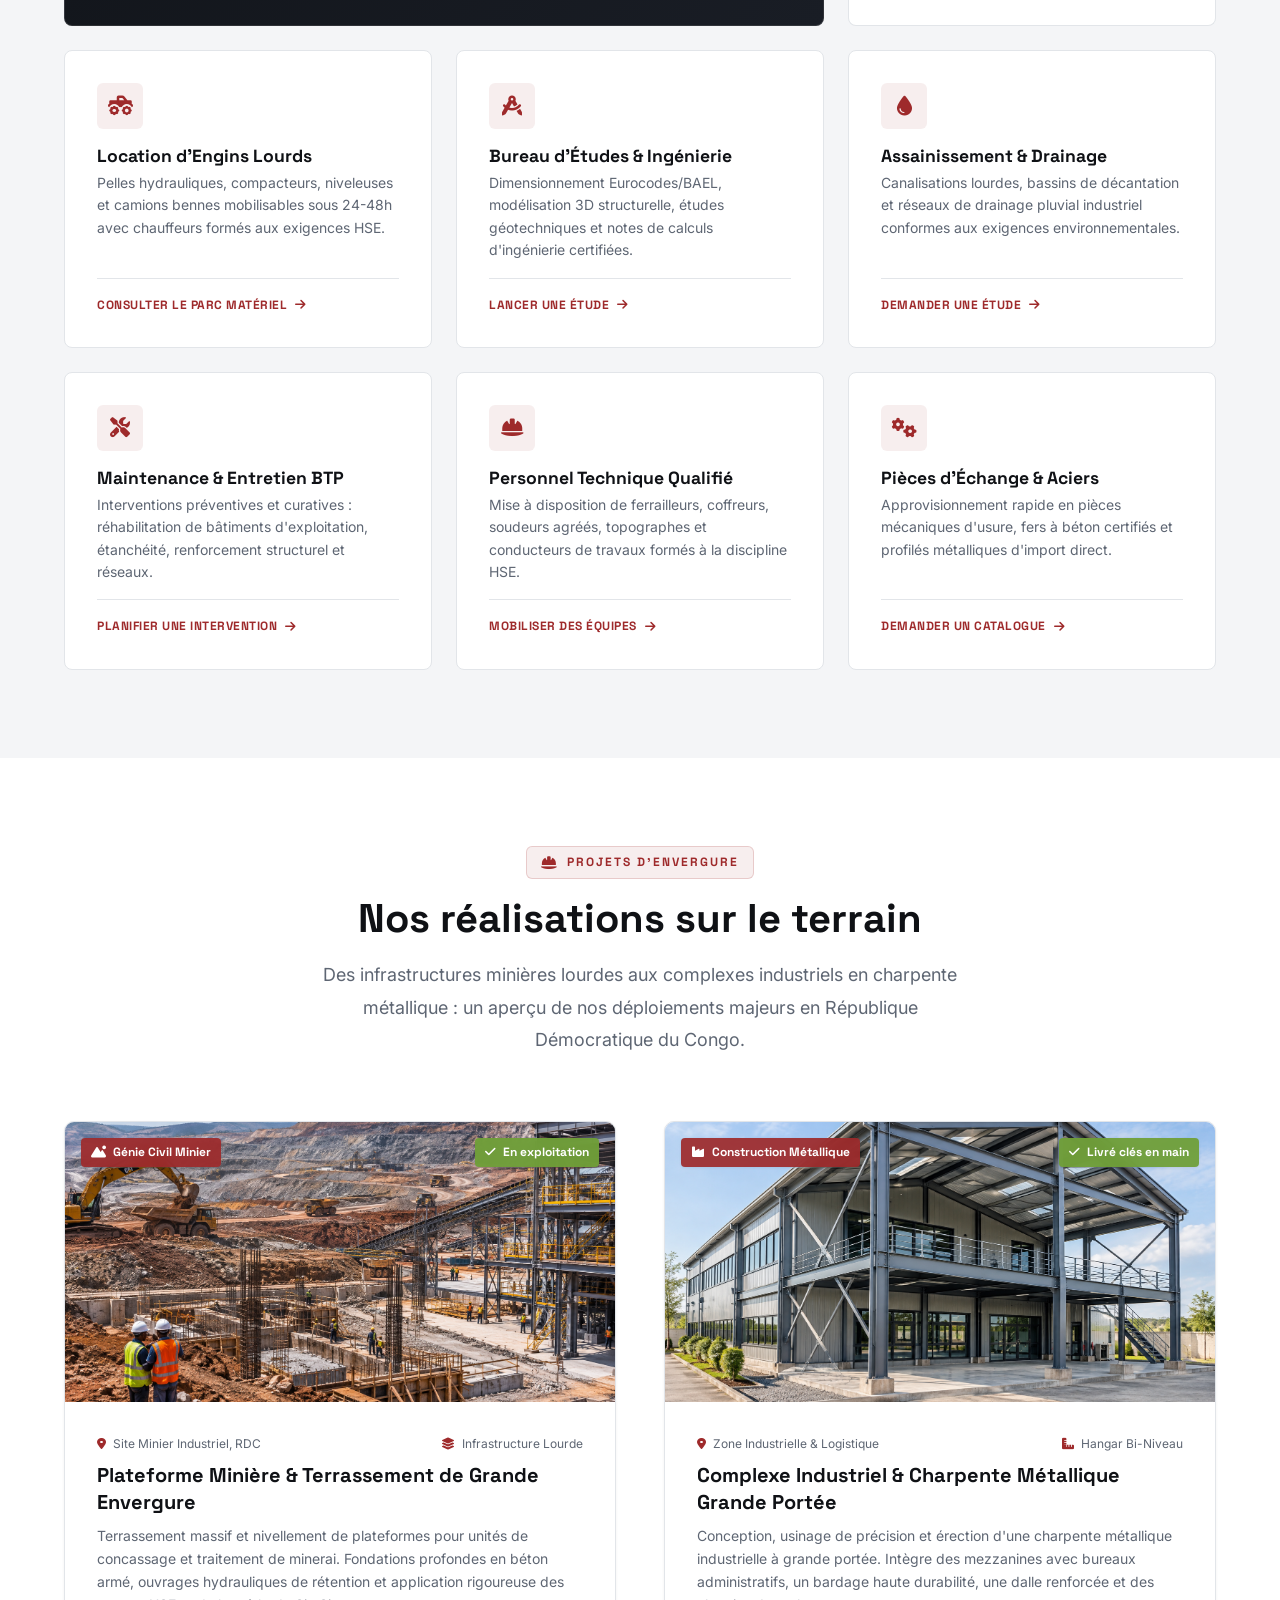
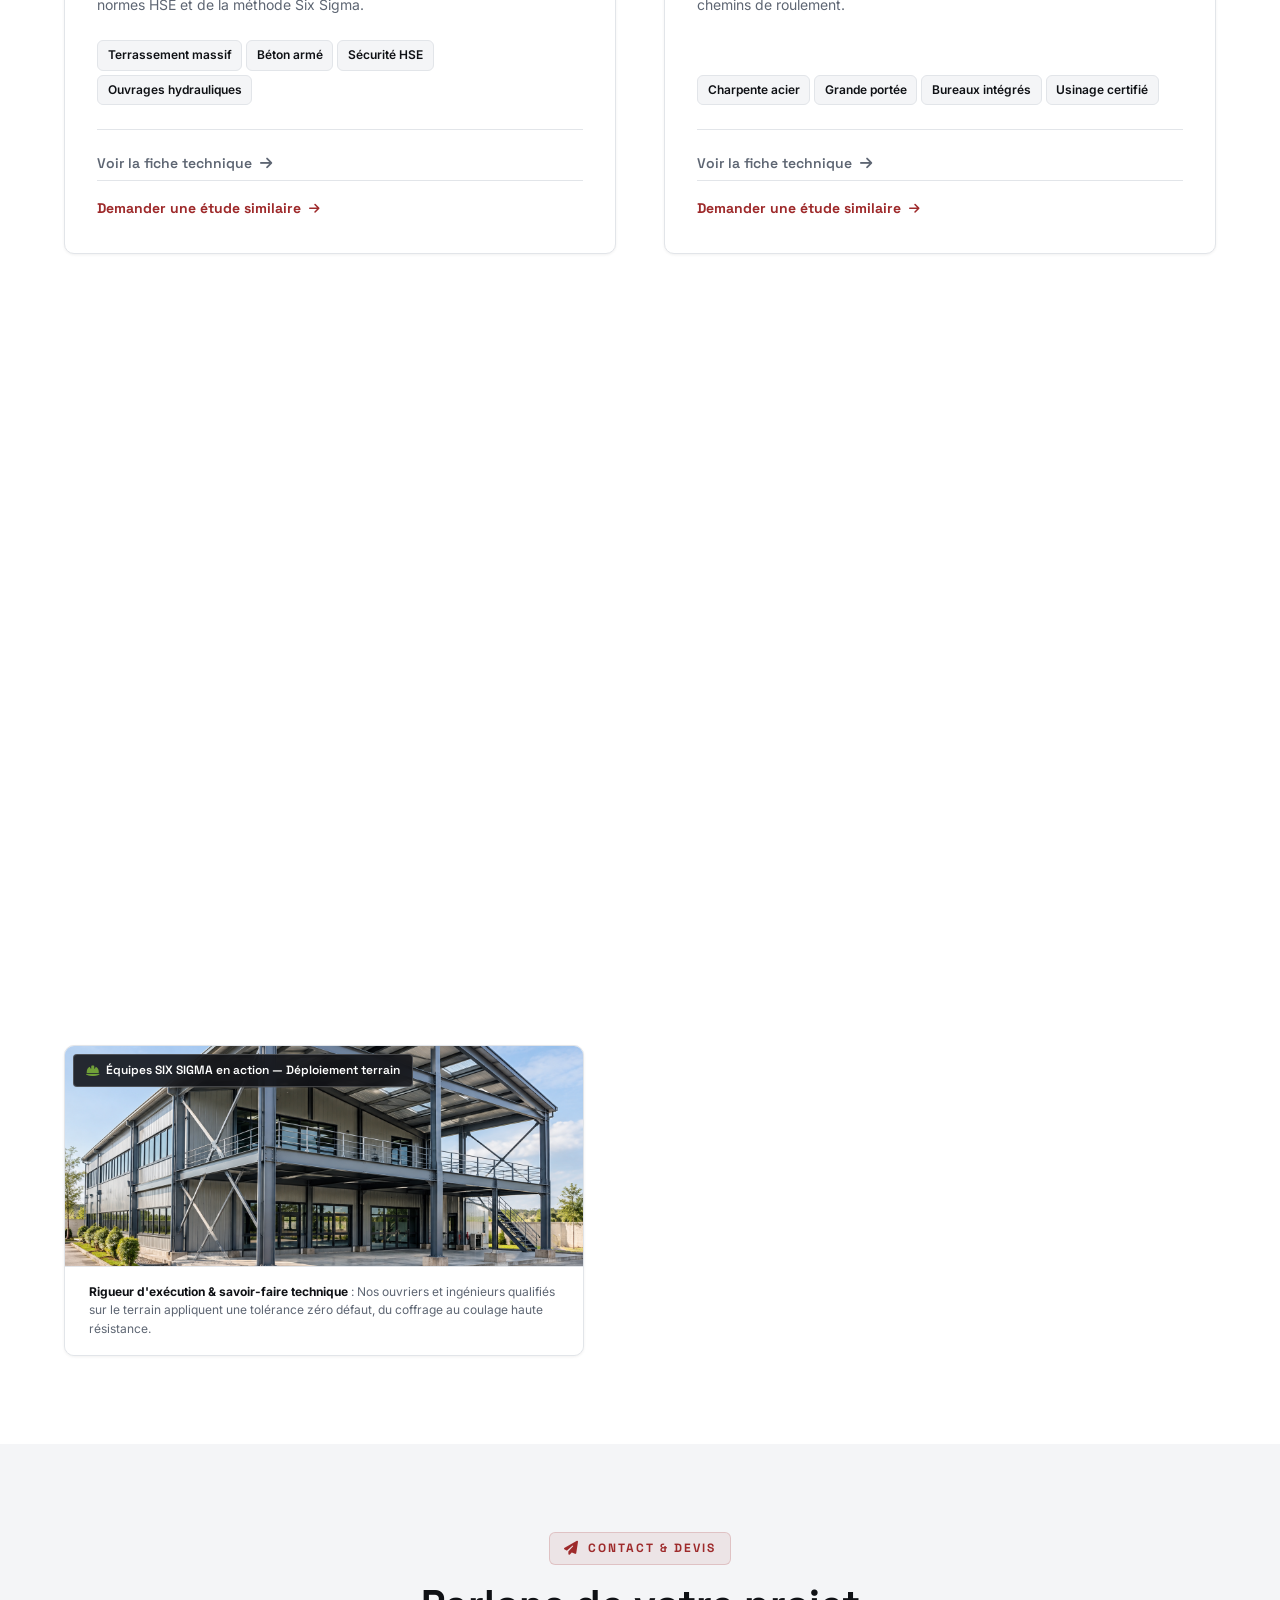
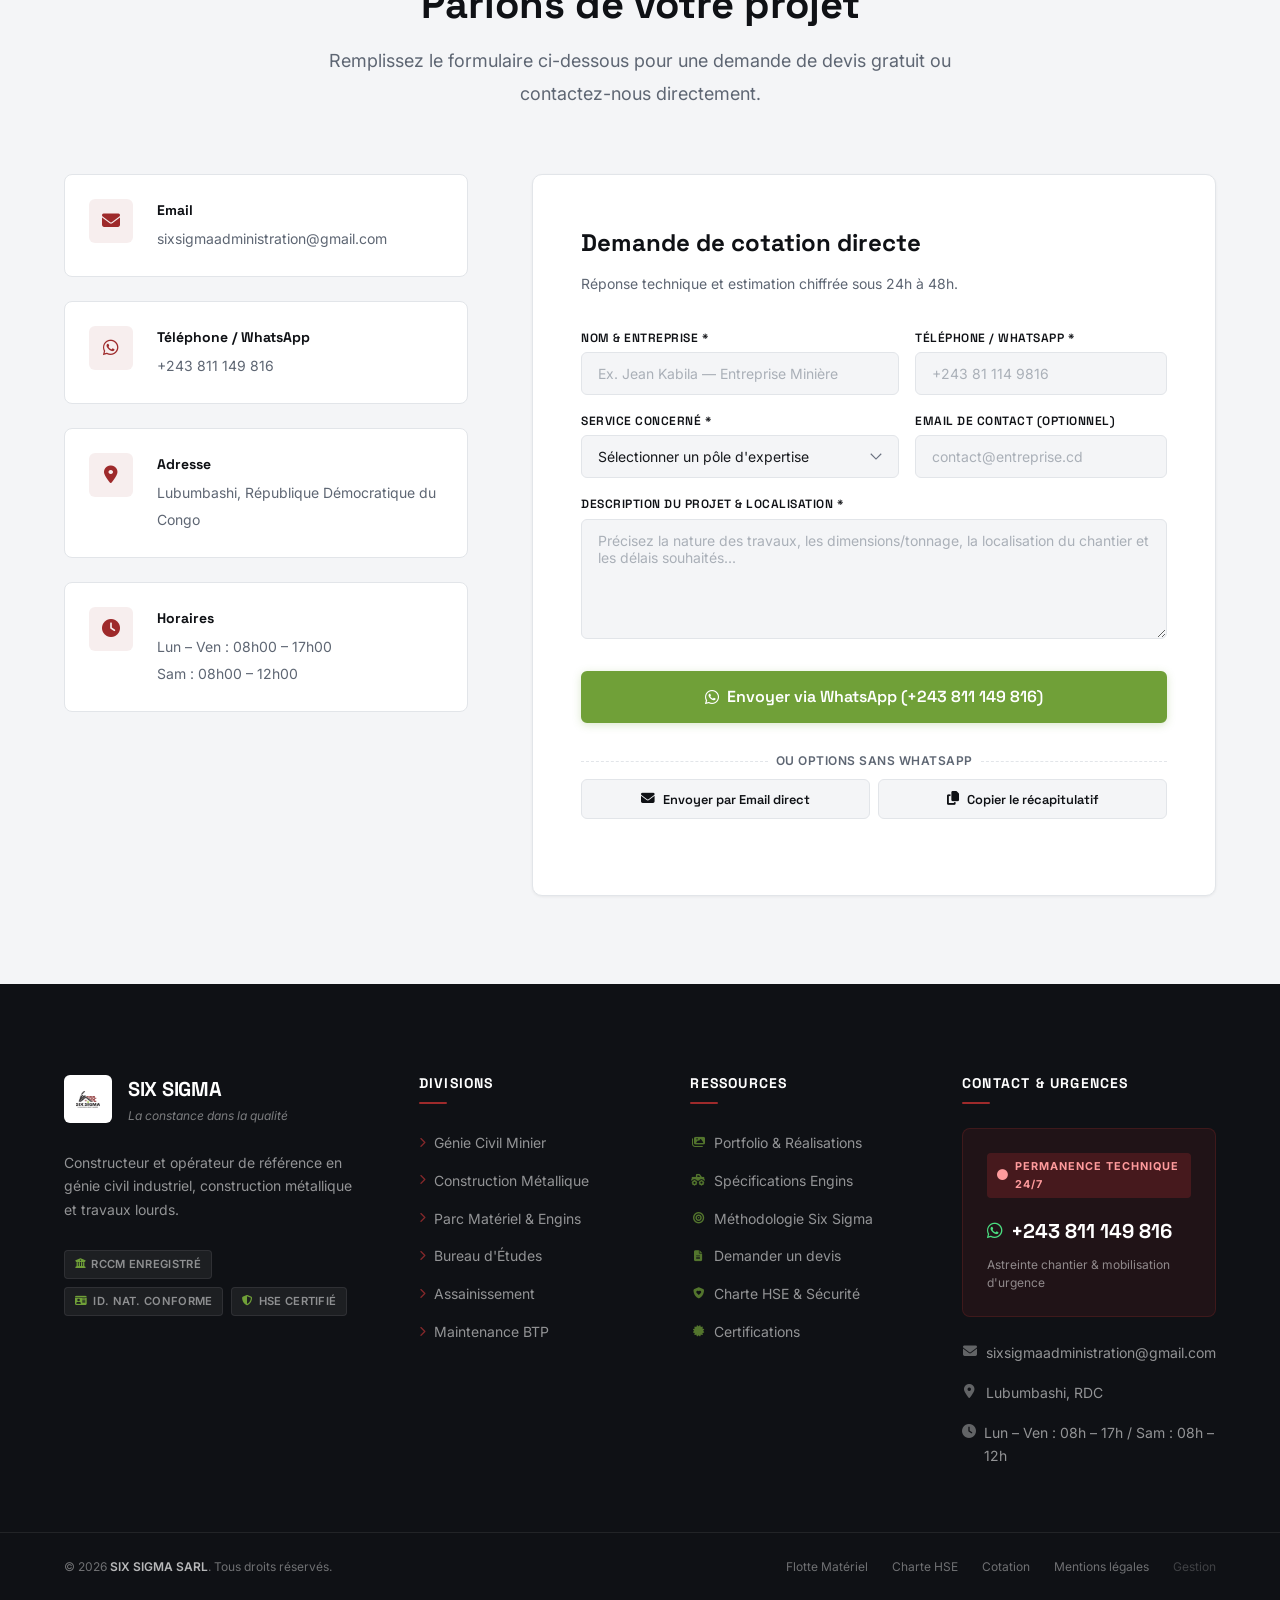
==== commit 88b1a67c: "fix(admin): fiabilisation connexion, suppression mentions supabase et retrait email pré-rempli" ====
--- a/index.html
+++ b/index.html
@@ -868,7 +868,7 @@
   </div>
 
   <!-- Scripts -->
-  <script src="https://cdn.jsdelivr.net/npm/@supabase/supabase-js@2"></script>
+  <script src="supabase.min.js"></script>
   <script src="supabase-client.js"></script>
   <script src="i18n.js"></script>
   <script src="script.js"></script>
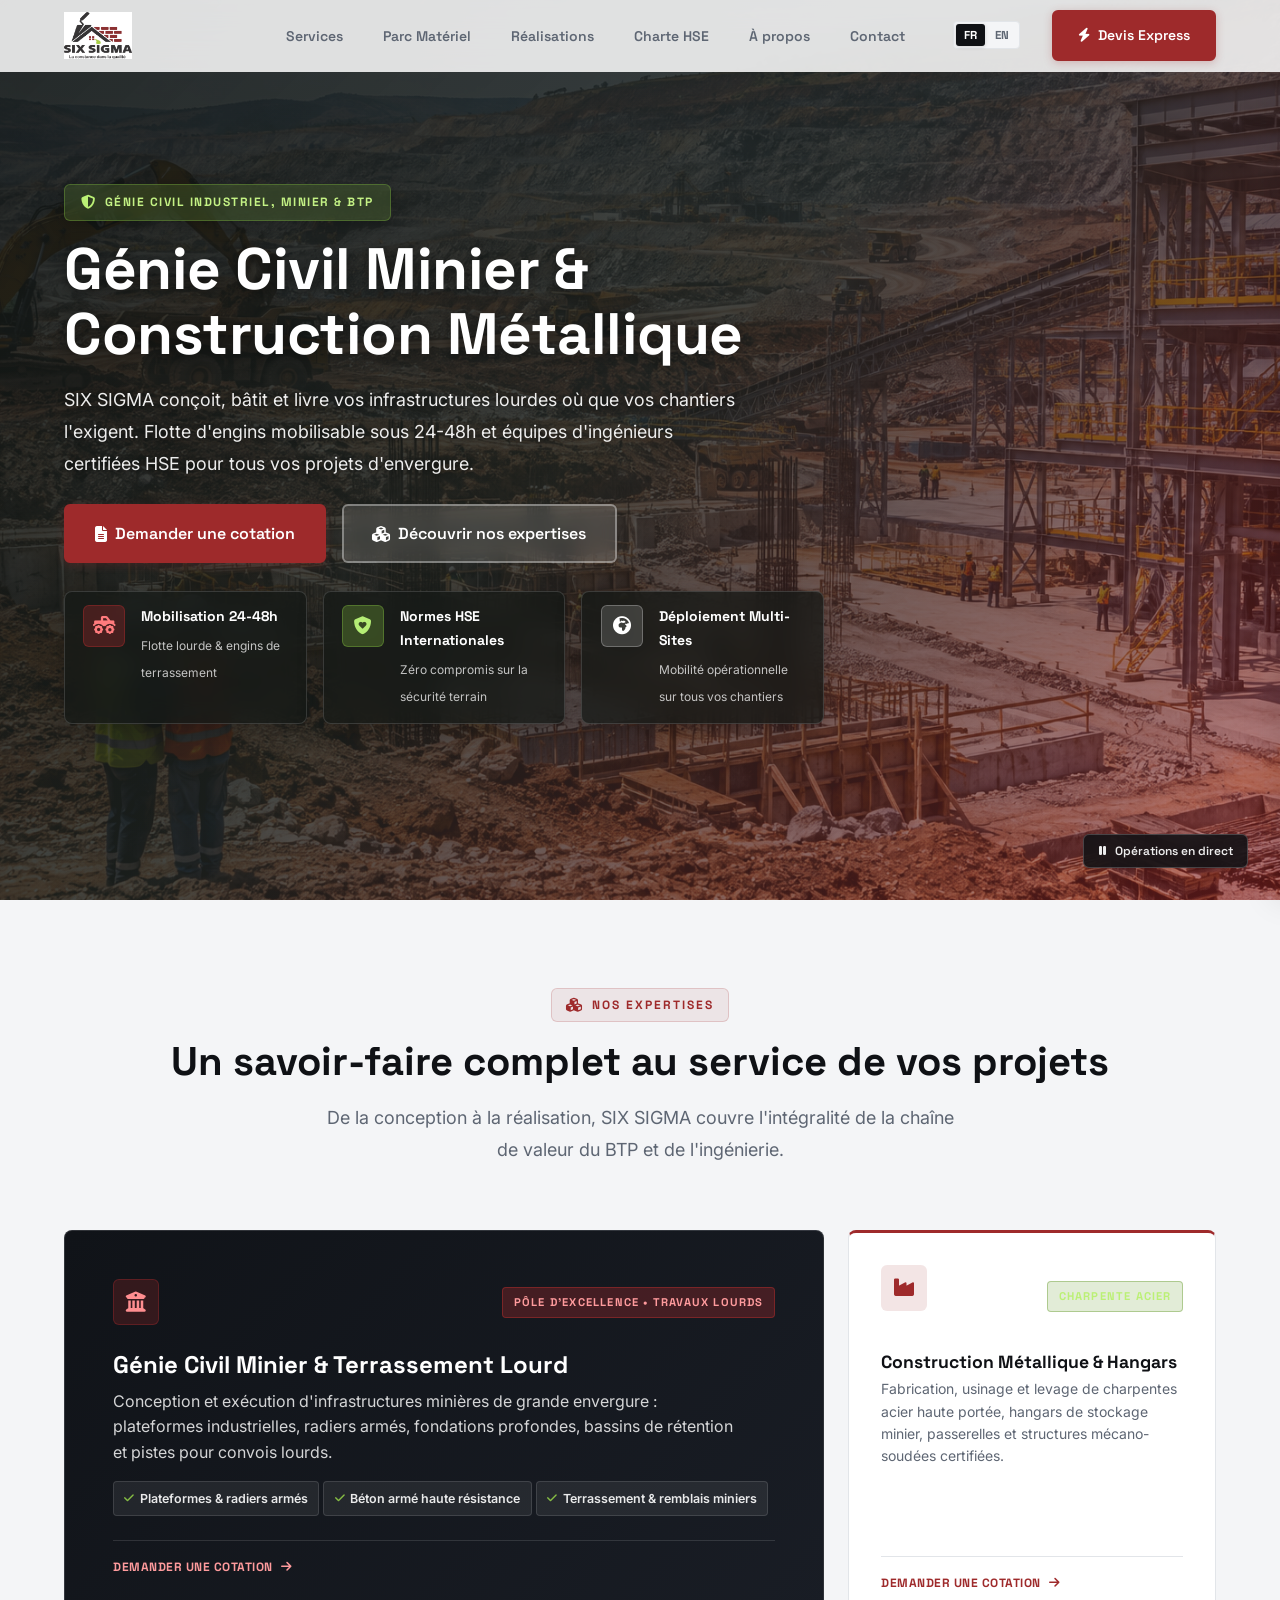
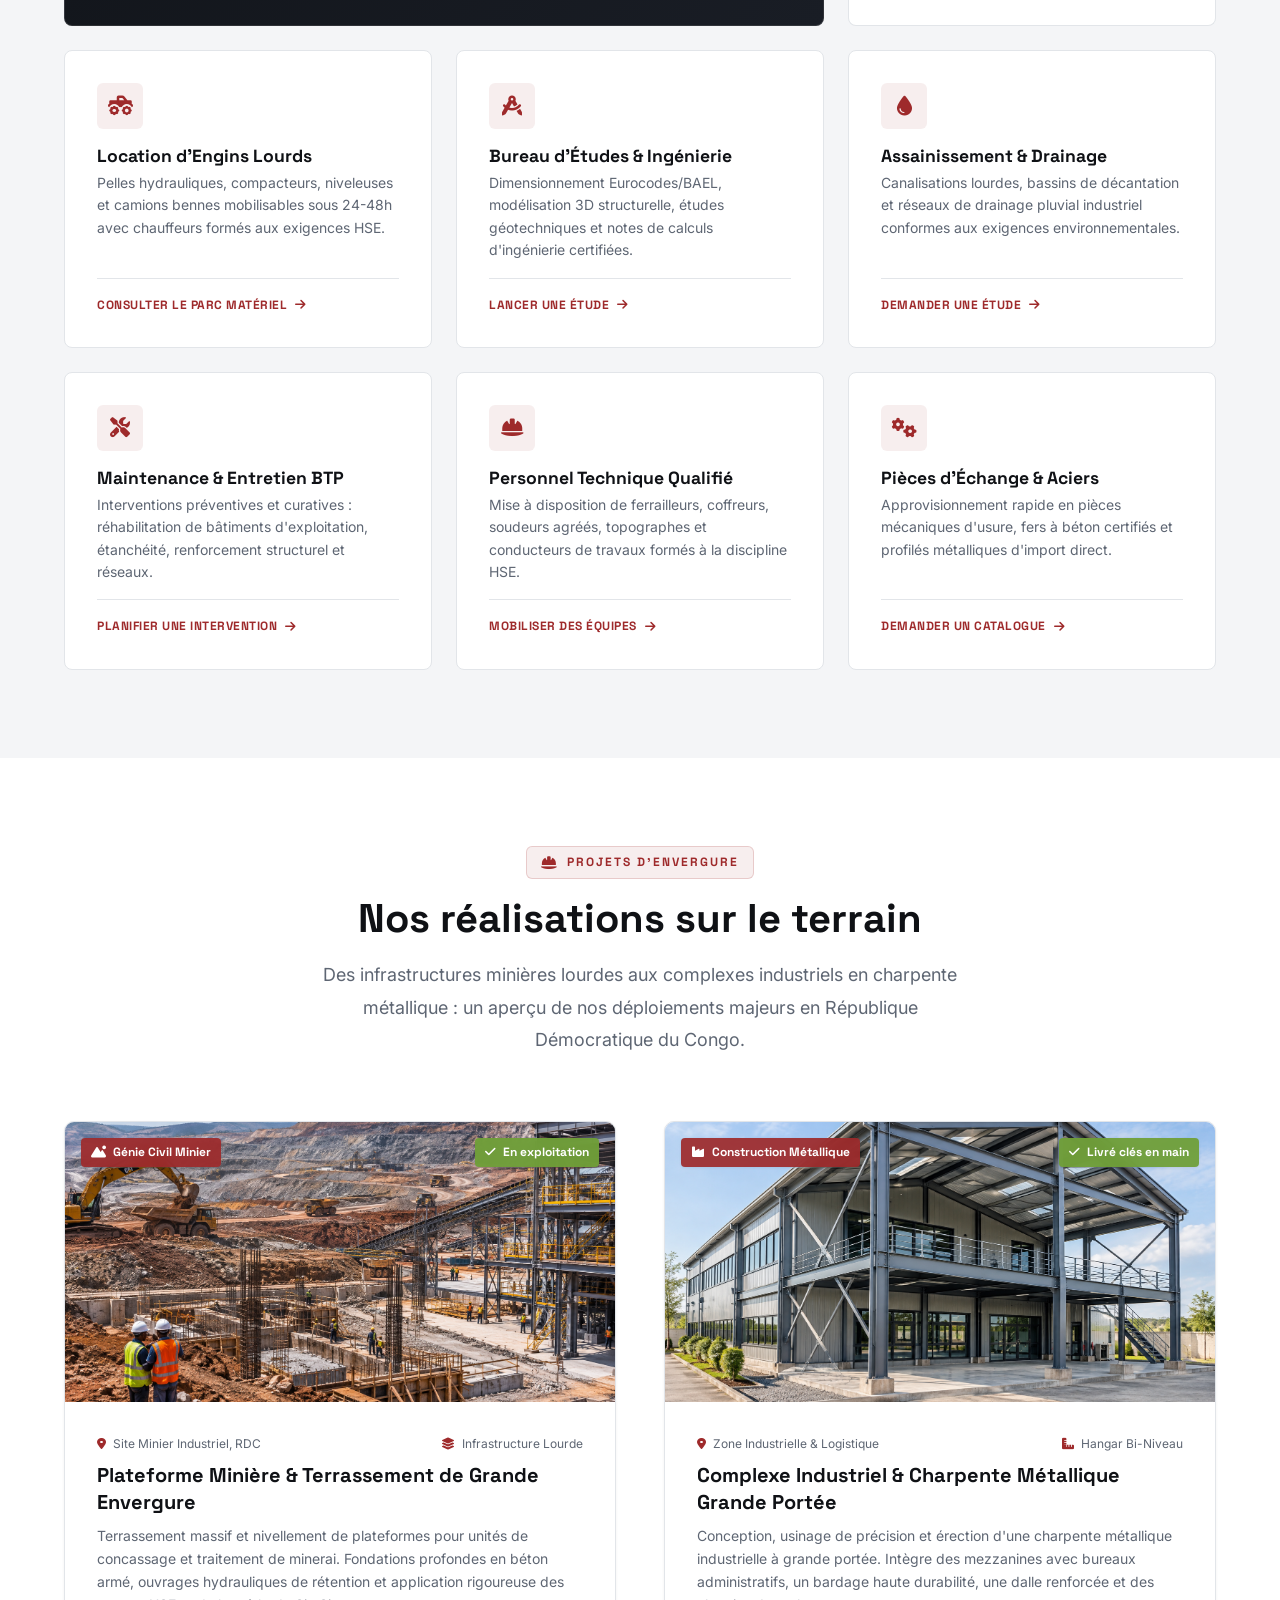
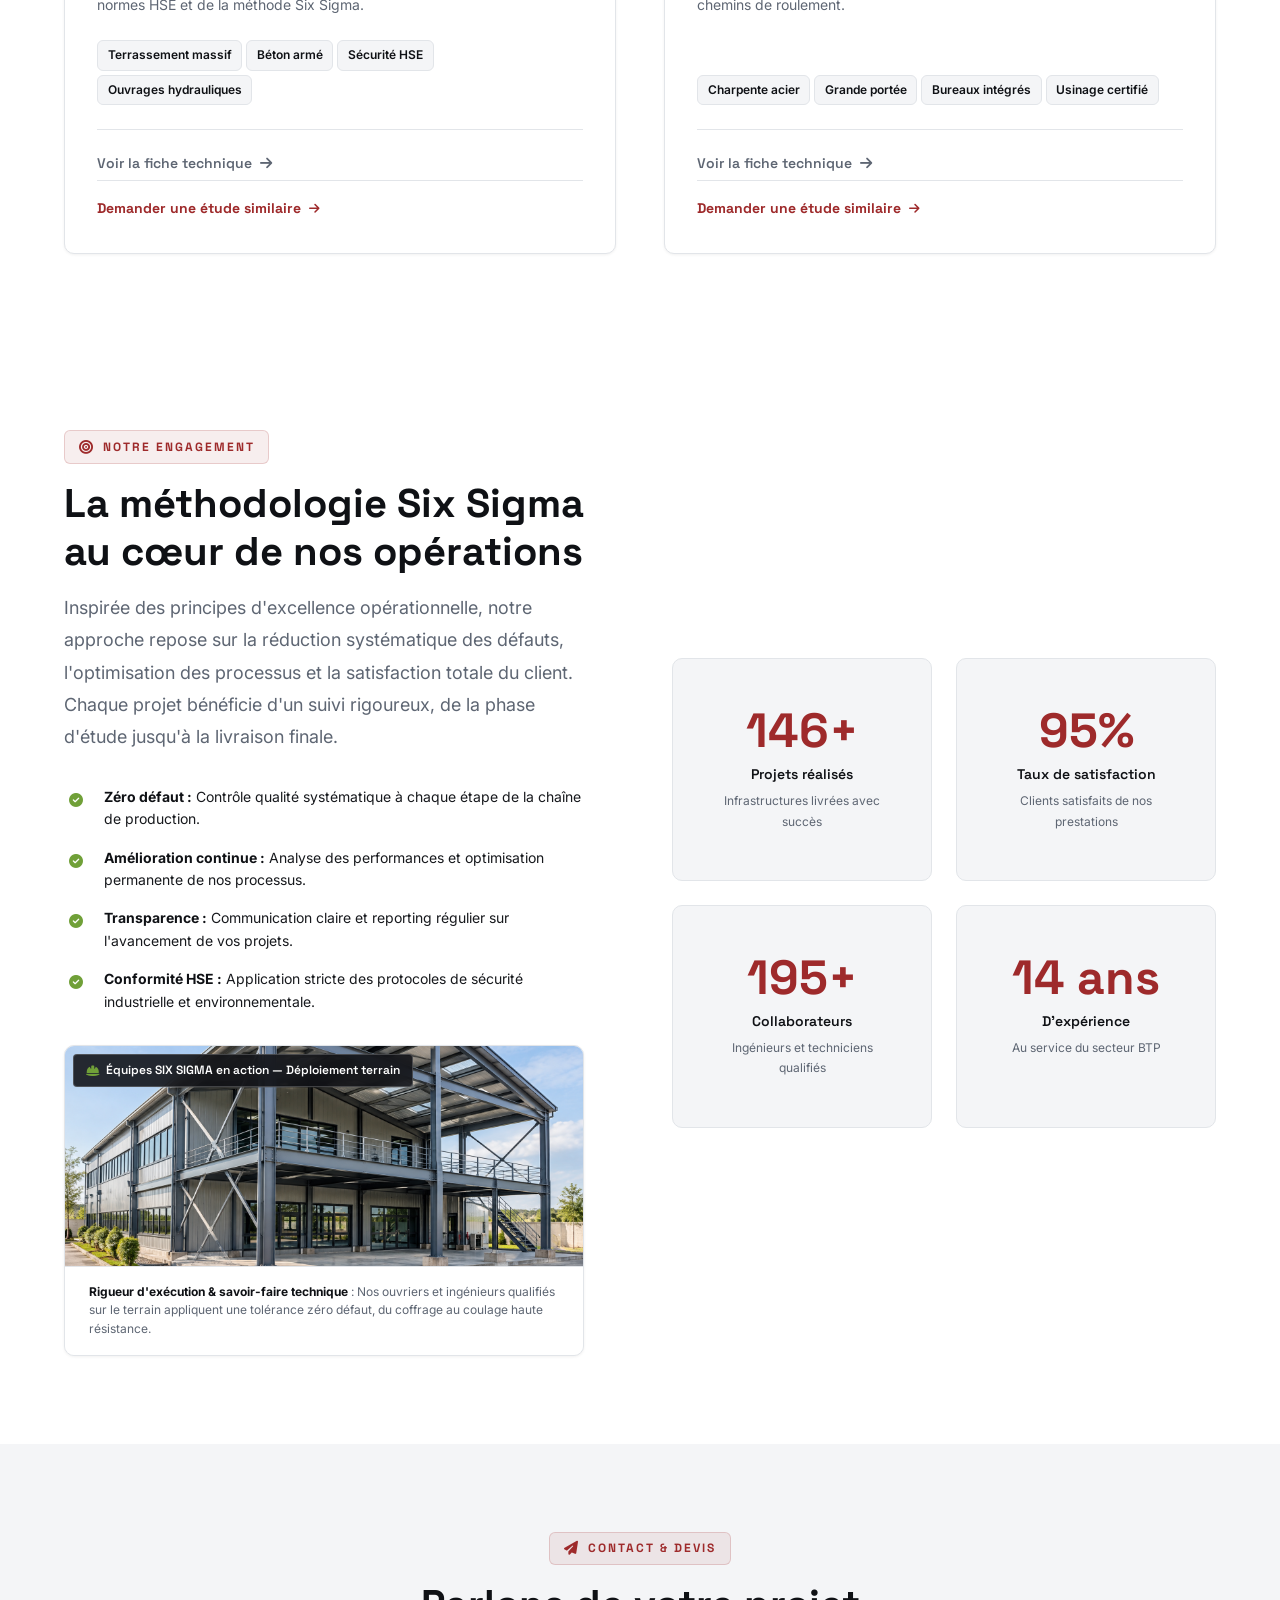
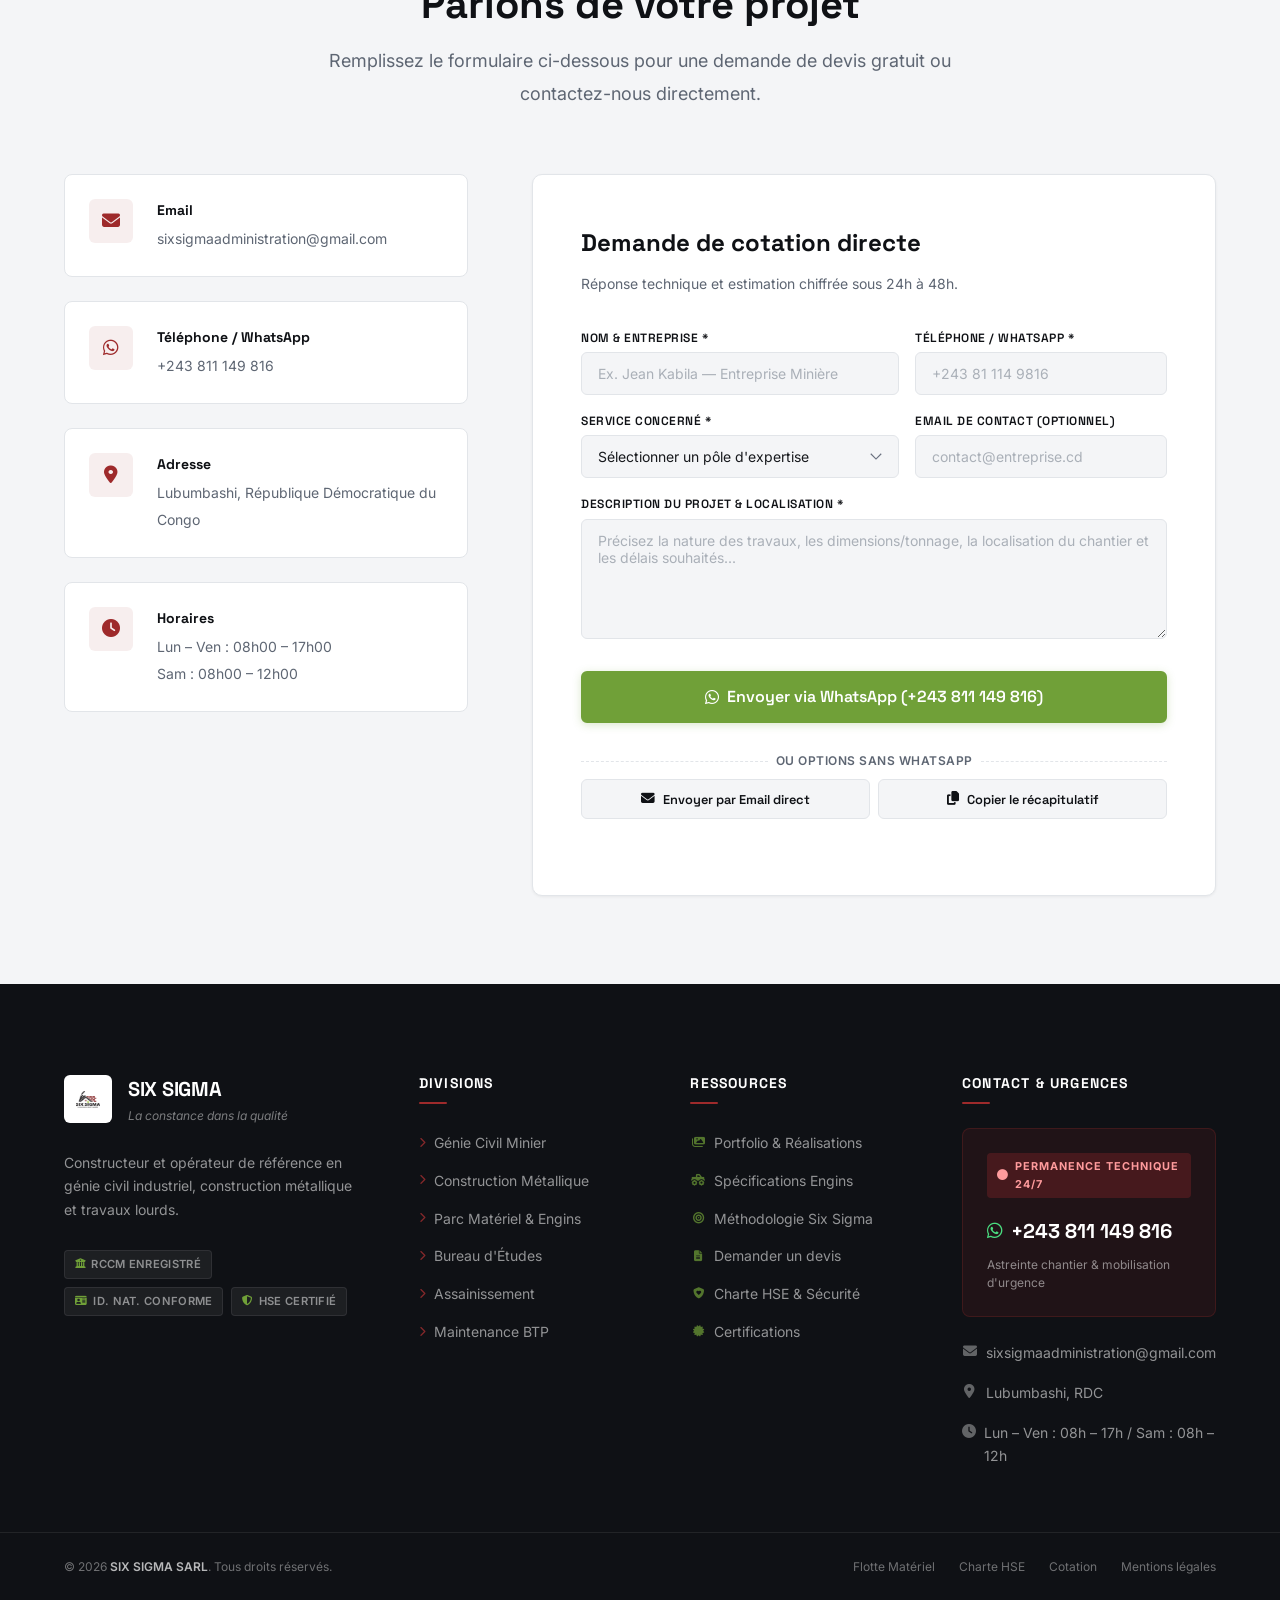
==== commit 48044ce1: "feat(security): remove footer admin links, create robots.txt, and configure secret route /sixgestion" ====
--- a/index.html
+++ b/index.html
@@ -828,7 +828,6 @@
           <a href="hse.html" class="footer-bottom-link">Charte HSE</a>
           <a href="#contact" class="footer-bottom-link">Cotation</a>
           <a href="#top" class="footer-bottom-link">Mentions légales</a>
-          <a href="admin.html" class="footer-bottom-link" style="opacity: 0.5;" title="Espace de gestion">Gestion</a>
         </div>
       </div>
     </div>
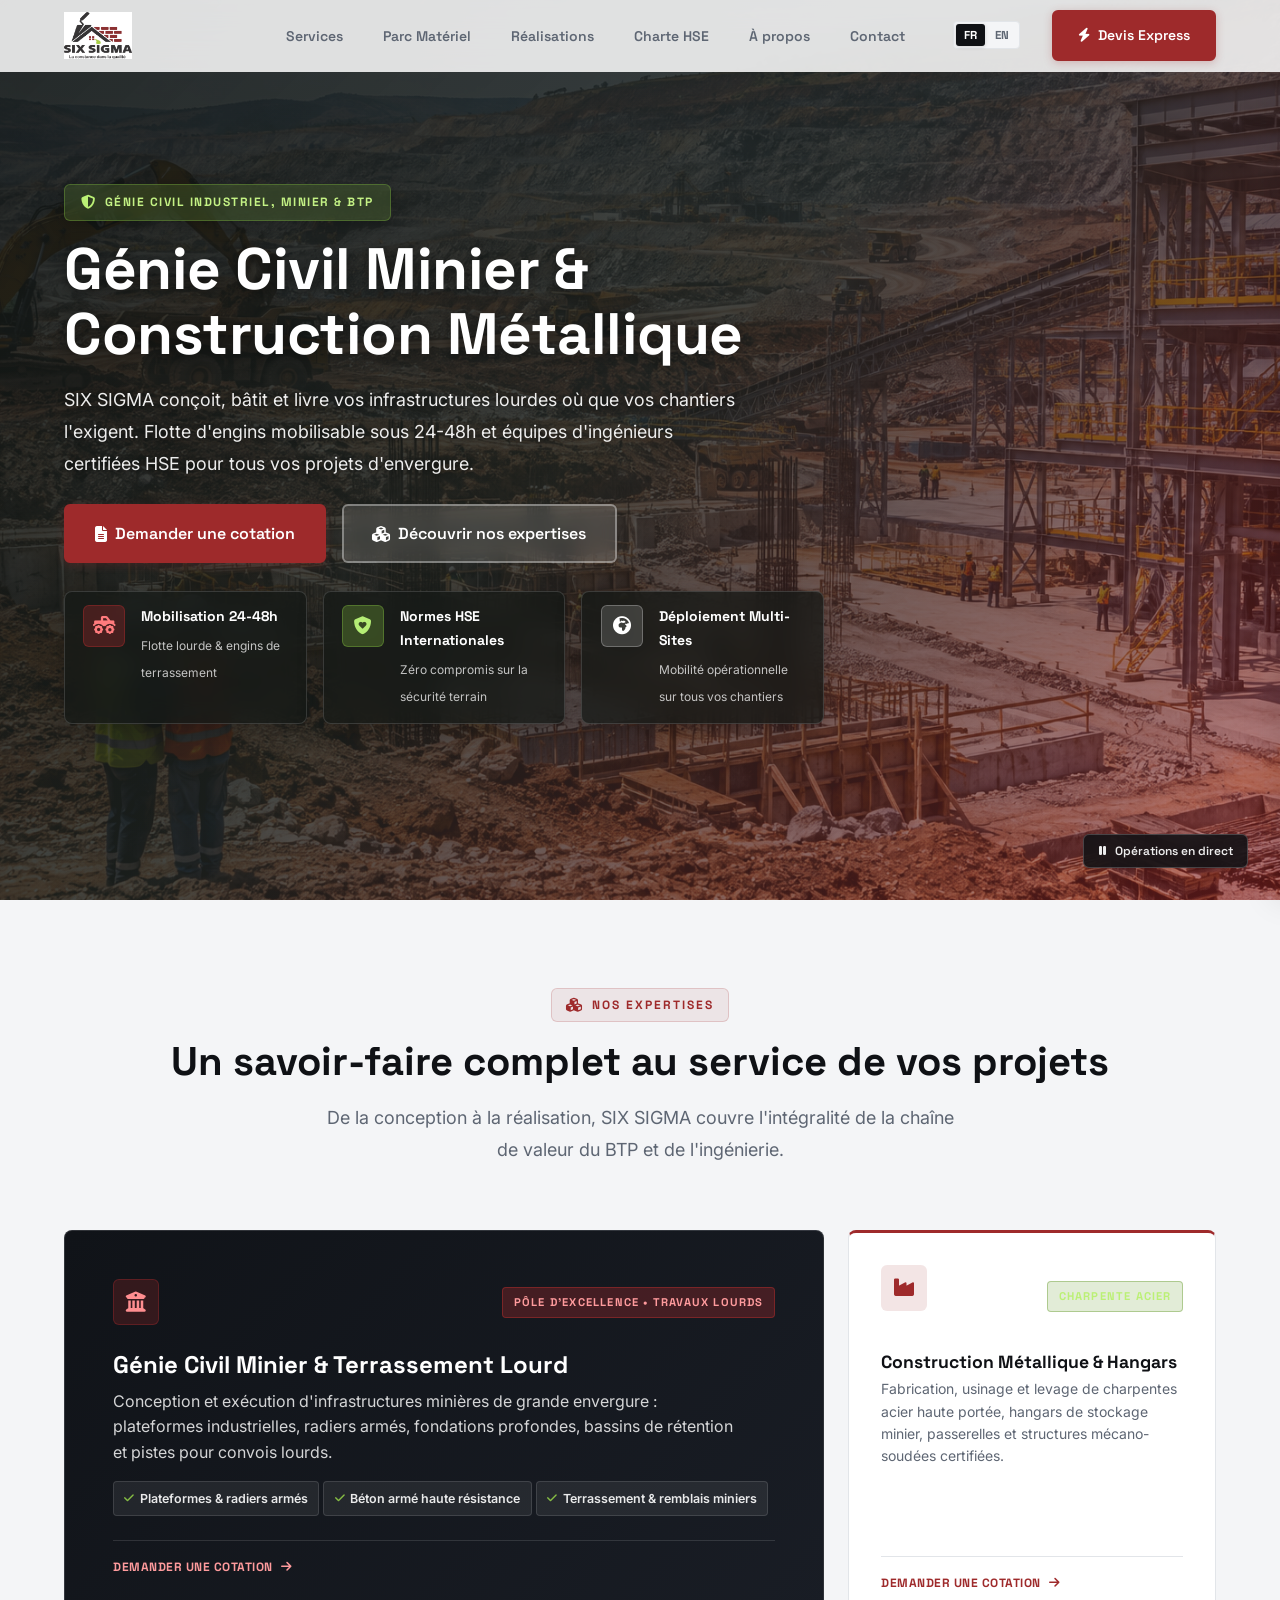
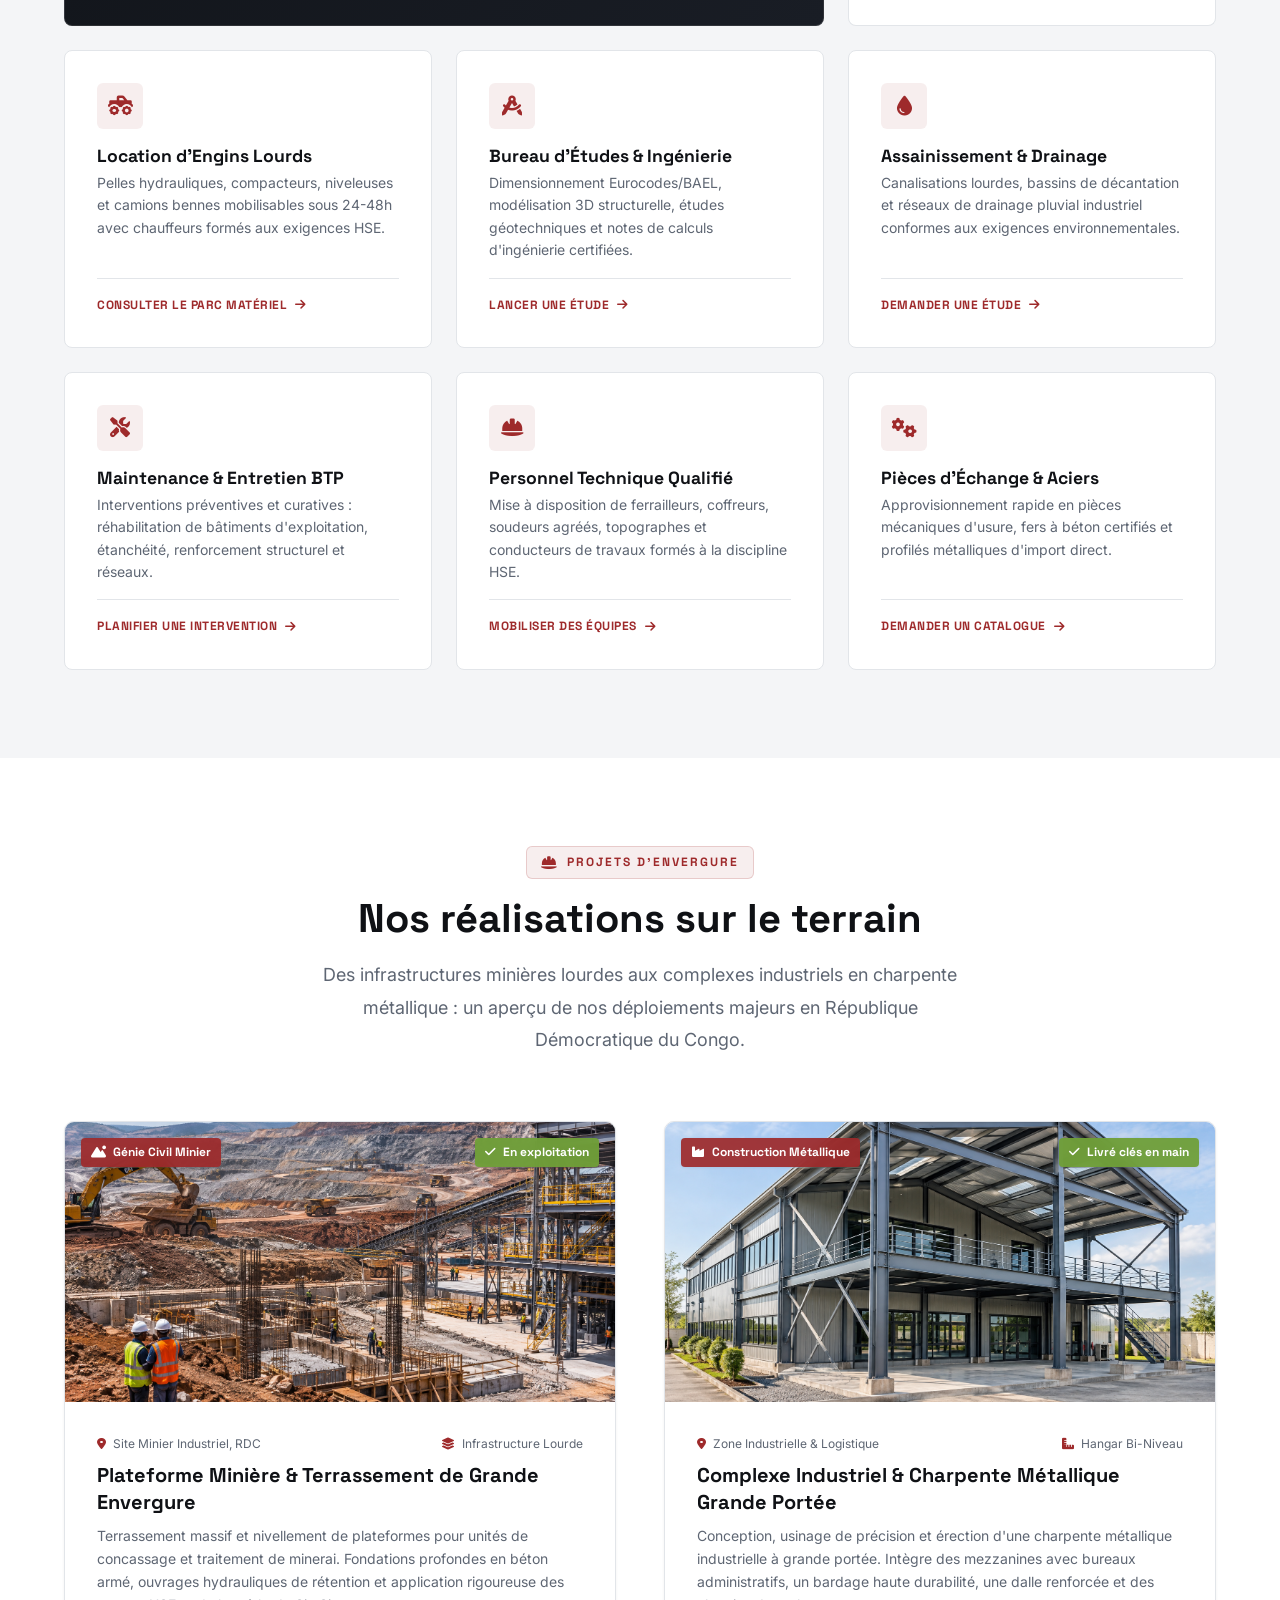
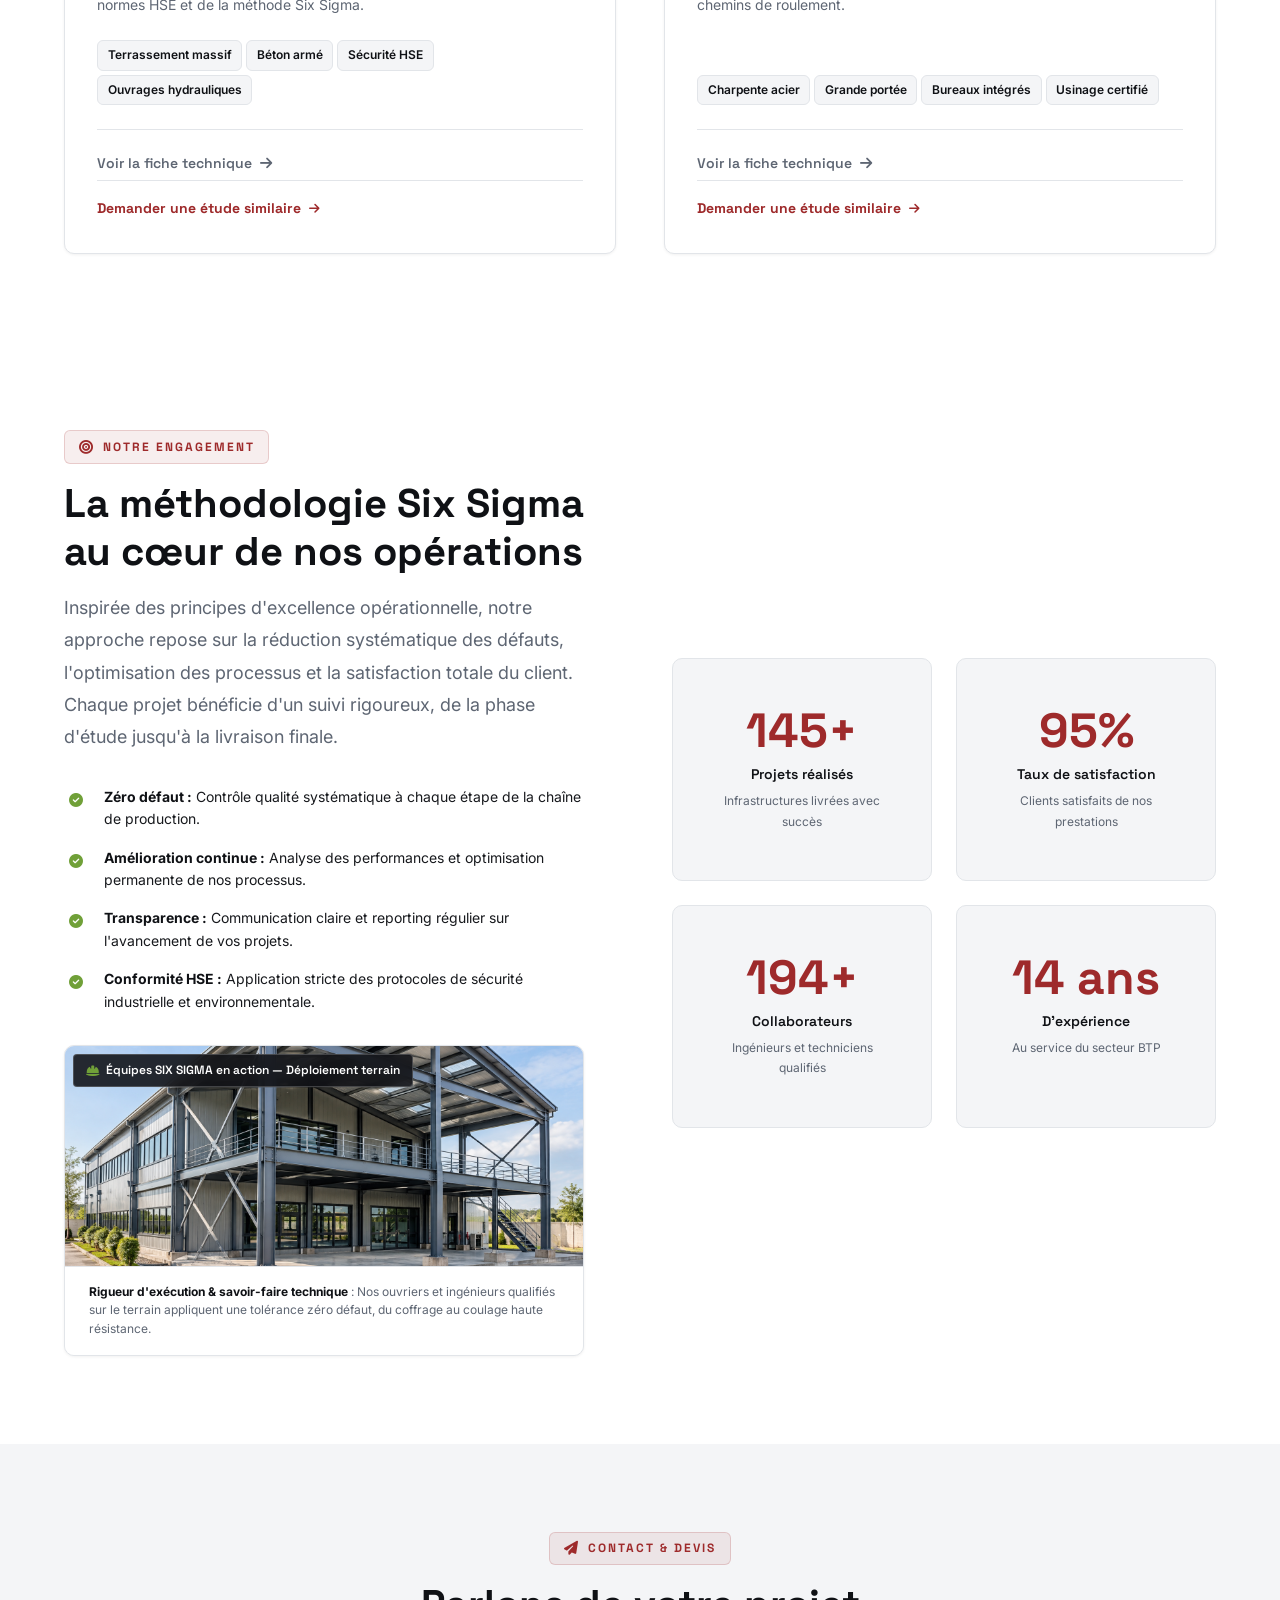
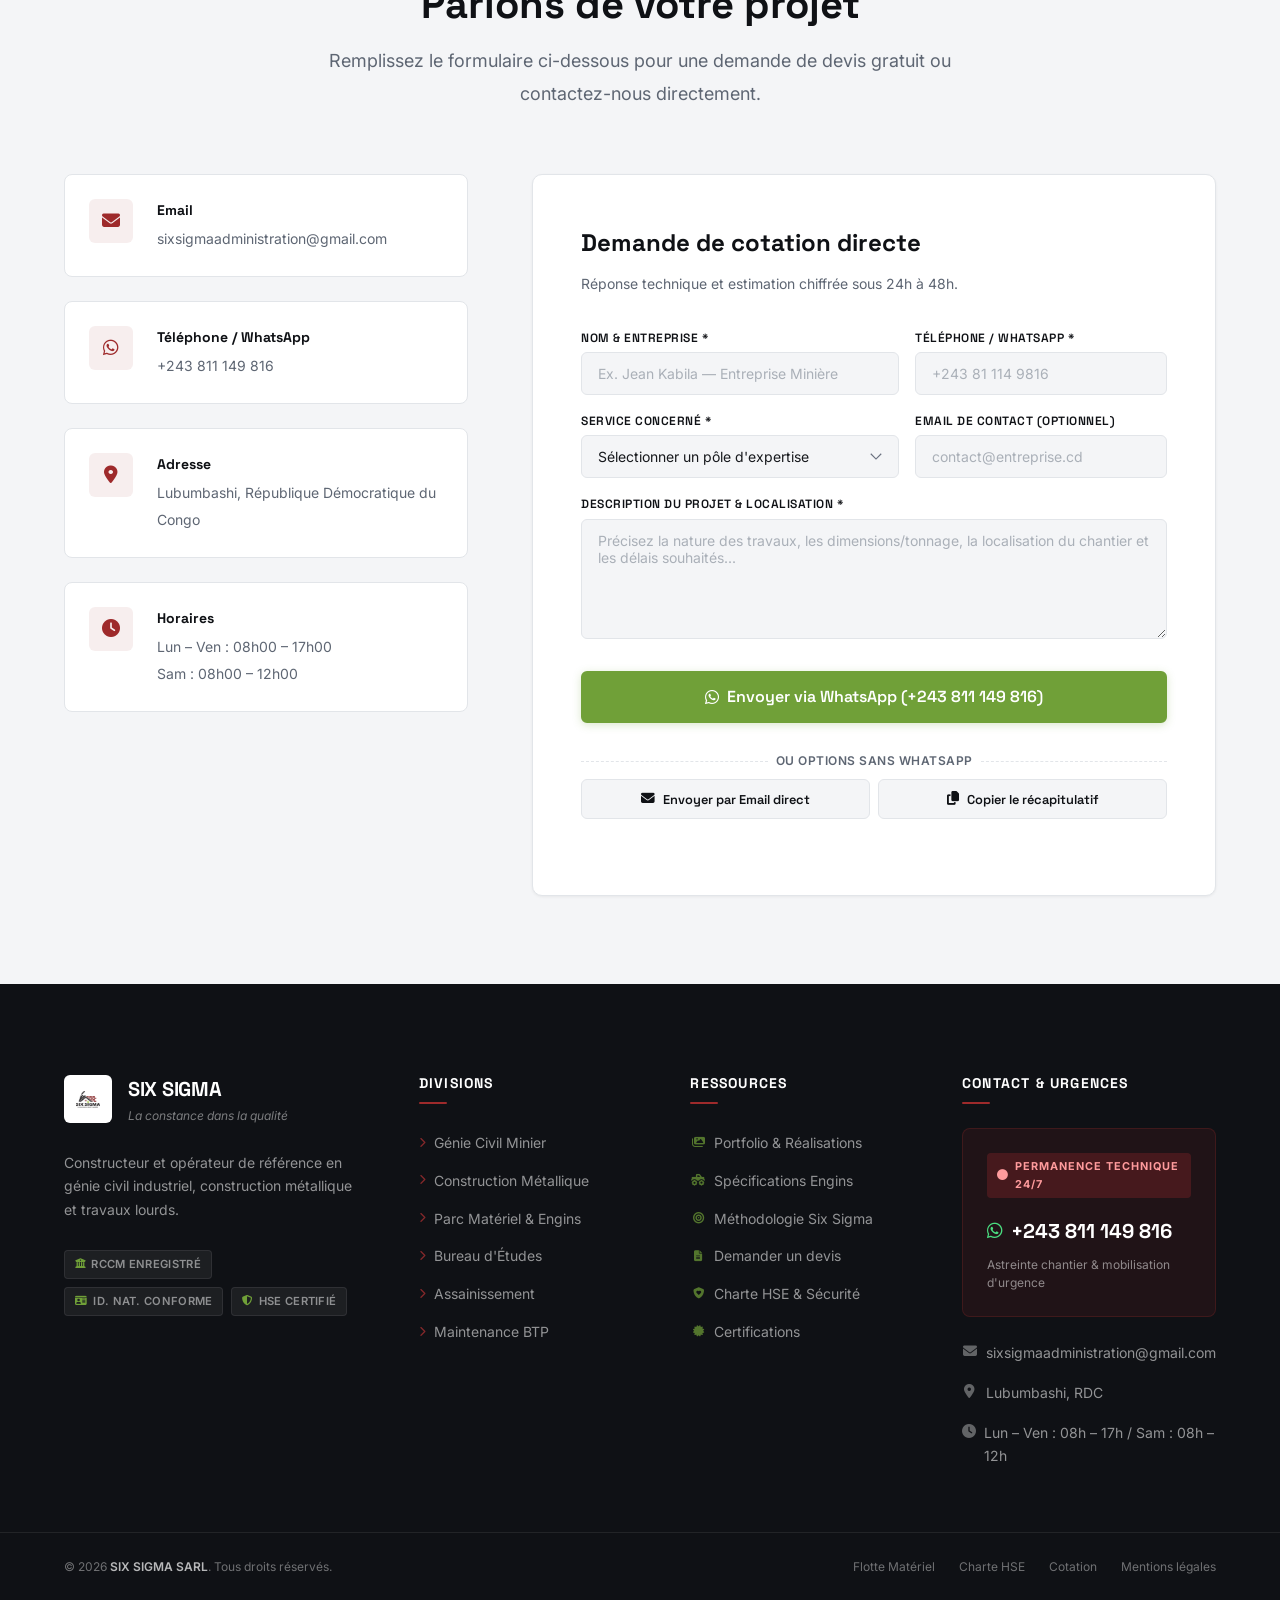
==== commit 8472e4e6: "feat: alignement temps reel frontend avec Supabase (chantiers dynamiques, support video MP4 et stora" ====
--- a/index.html
+++ b/index.html
@@ -424,7 +424,7 @@
         </p>
       </div>
 
-      <div class="projects-grid">
+      <div class="projects-grid" id="chantiers-dynamiques-grid">
         <!-- Projet 1 : Génie Civil & Mines -->
         <article class="project-card reveal" data-service="genie-civil">
           <div class="project-image-wrapper">
@@ -840,6 +840,7 @@
     <div class="project-modal">
       <div class="project-modal-header">
         <img class="project-modal-img" id="modal-img" src="" alt="" />
+        <video class="project-modal-img" id="modal-video" src="" playsinline autoplay muted loop controls style="display: none;"></video>
         <button class="project-modal-close" id="modal-close" aria-label="Fermer">
           <i class="fa-solid fa-xmark"></i>
         </button>
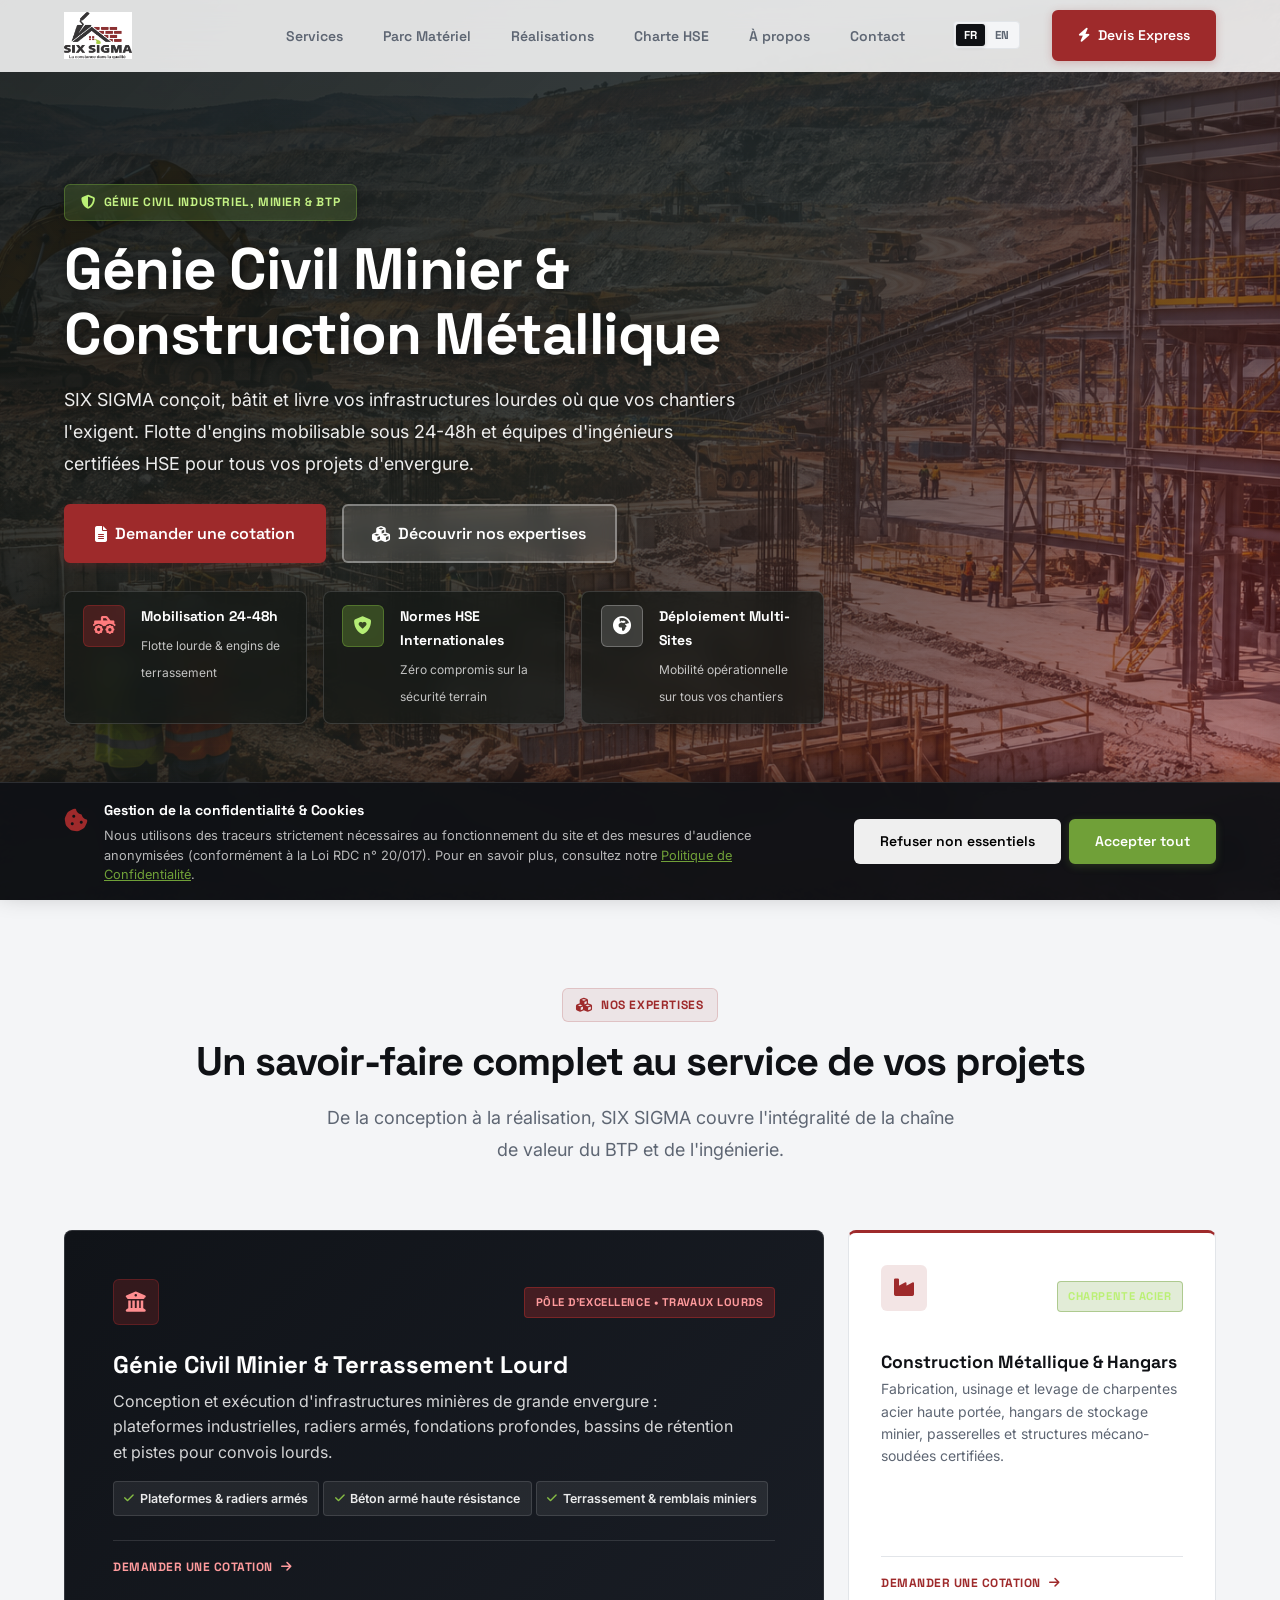
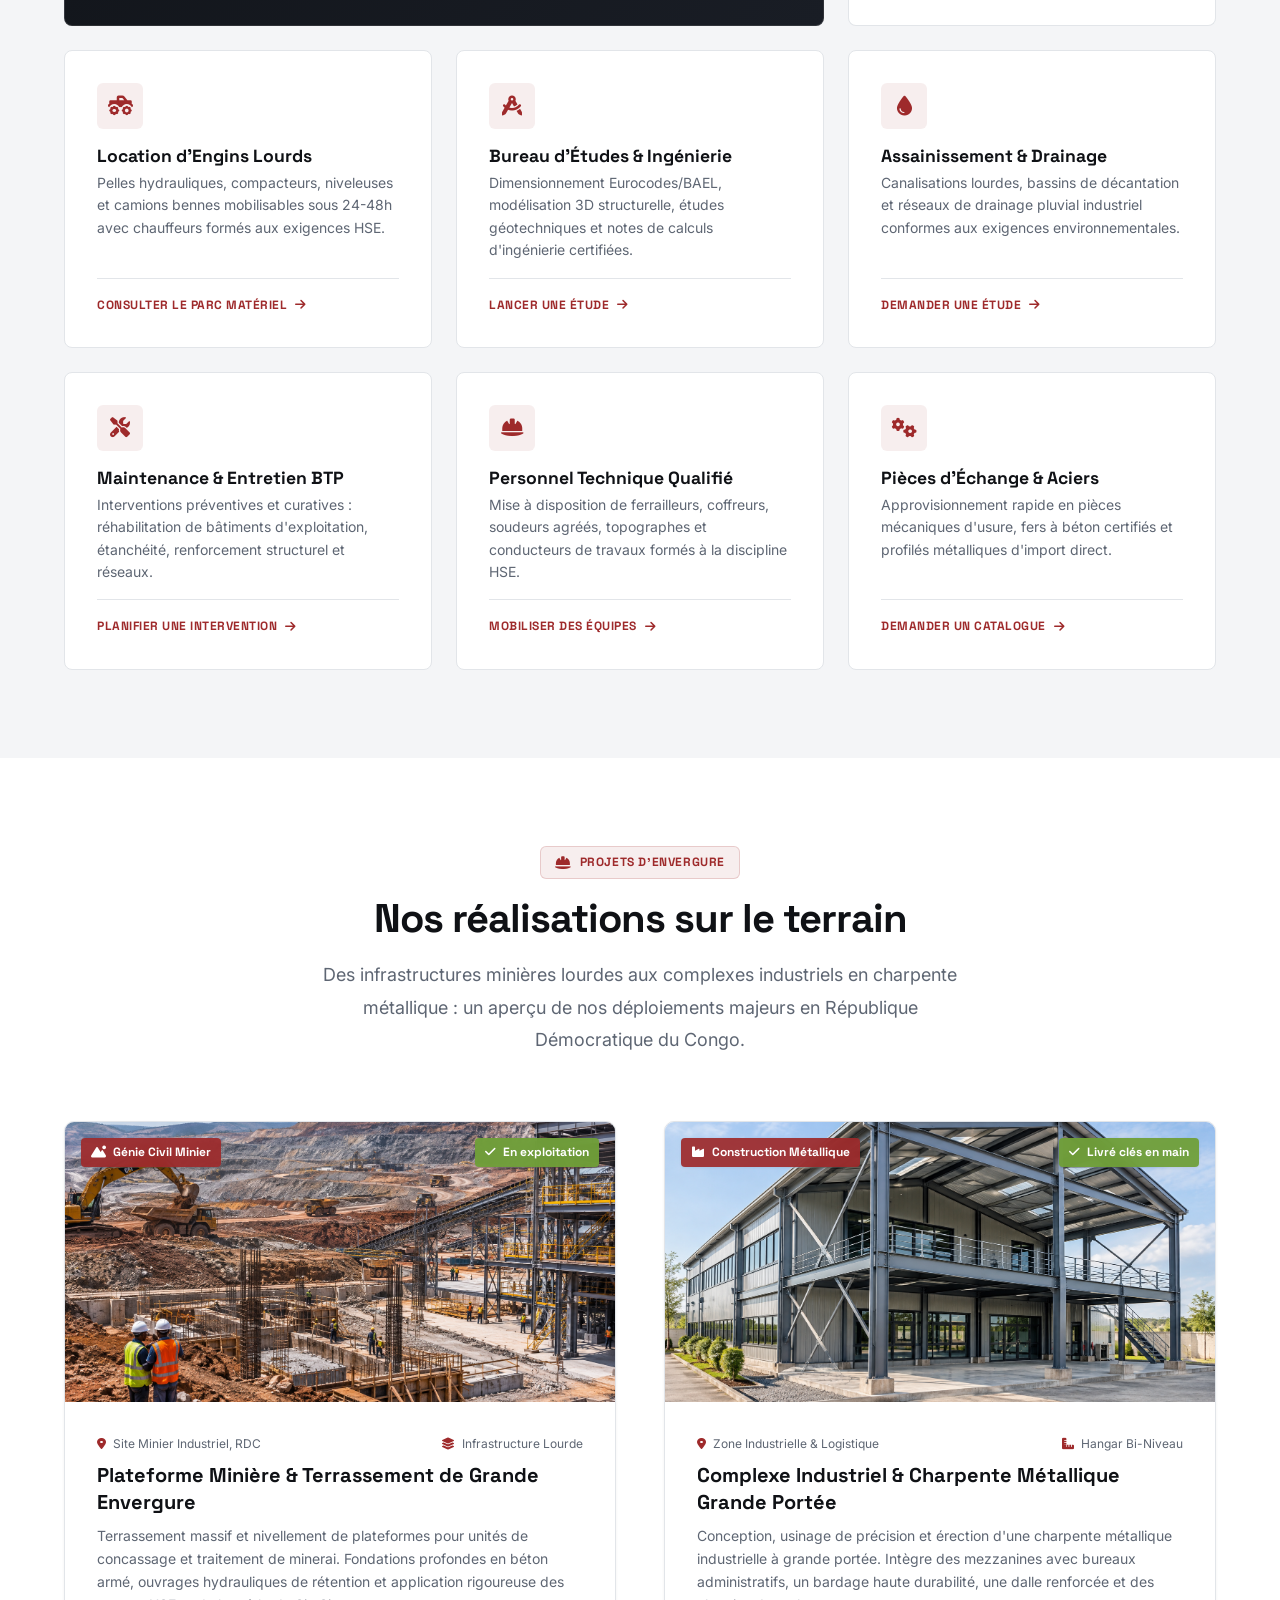
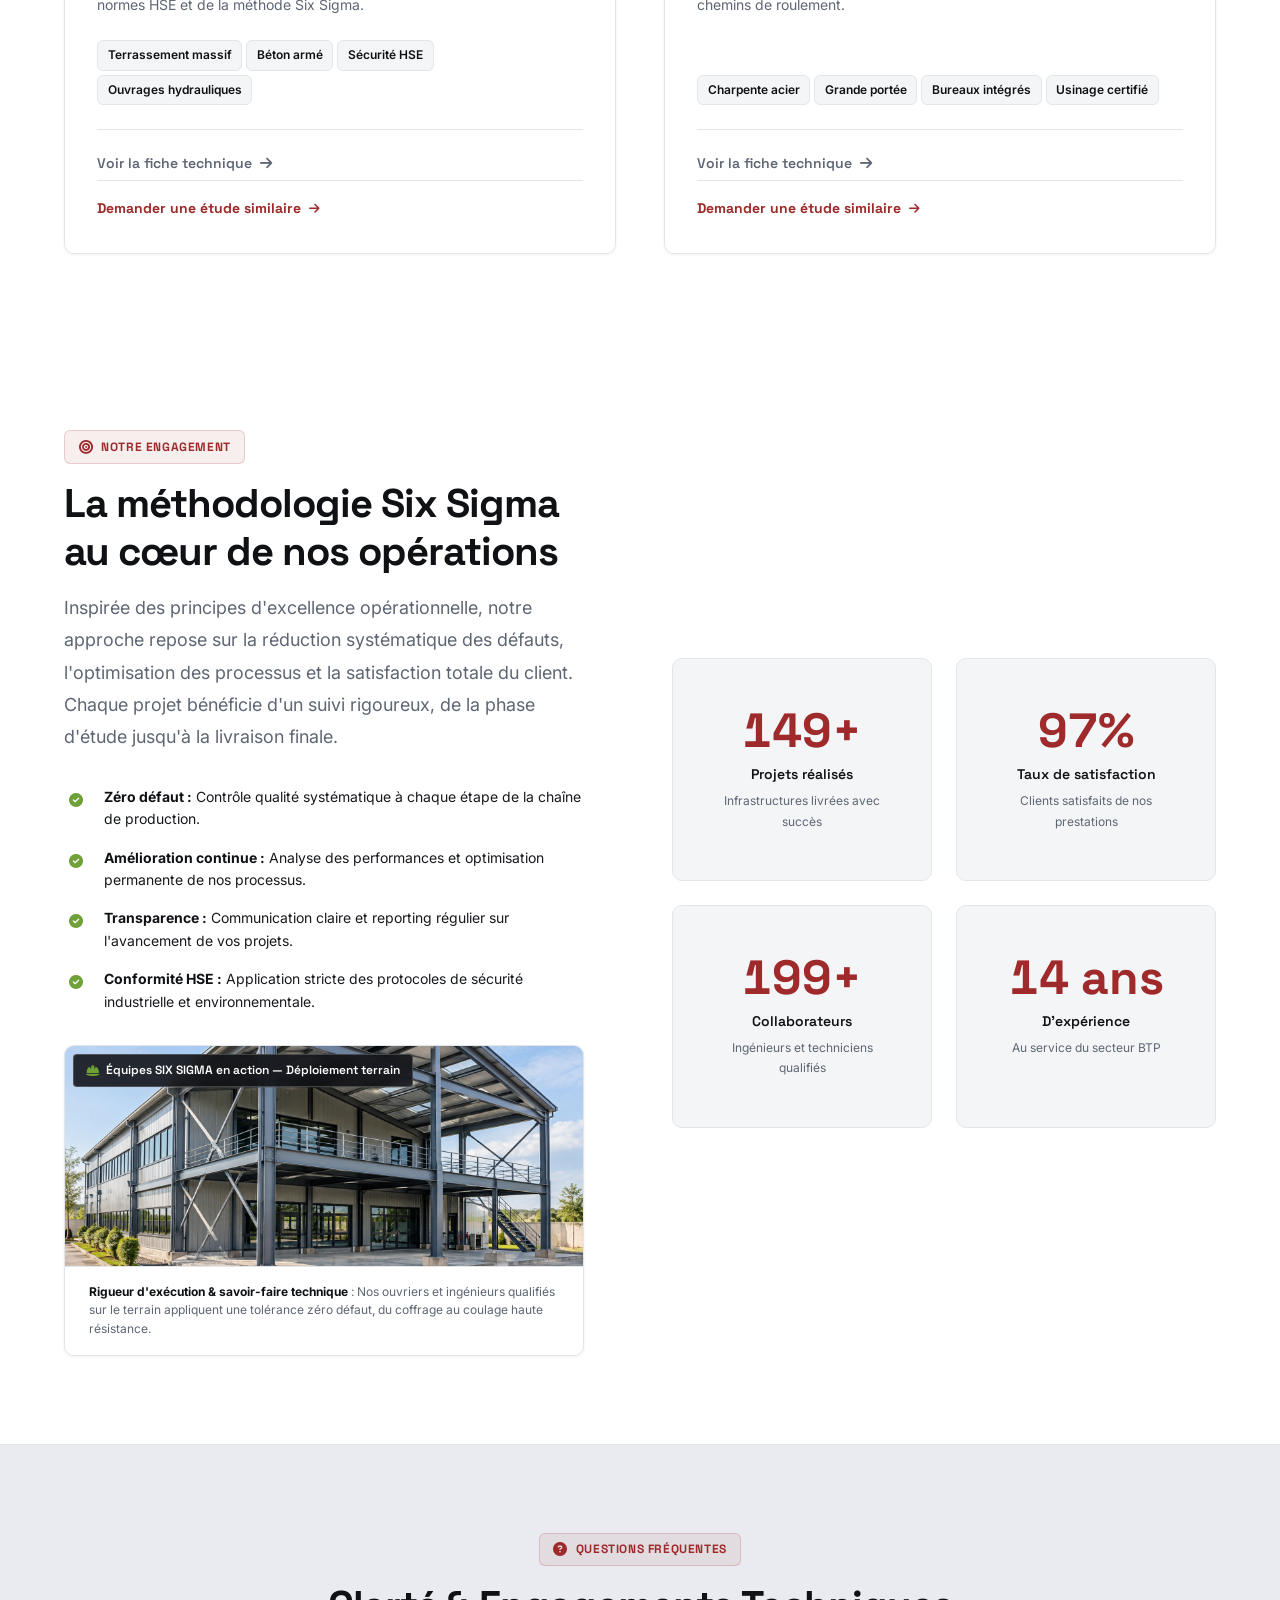
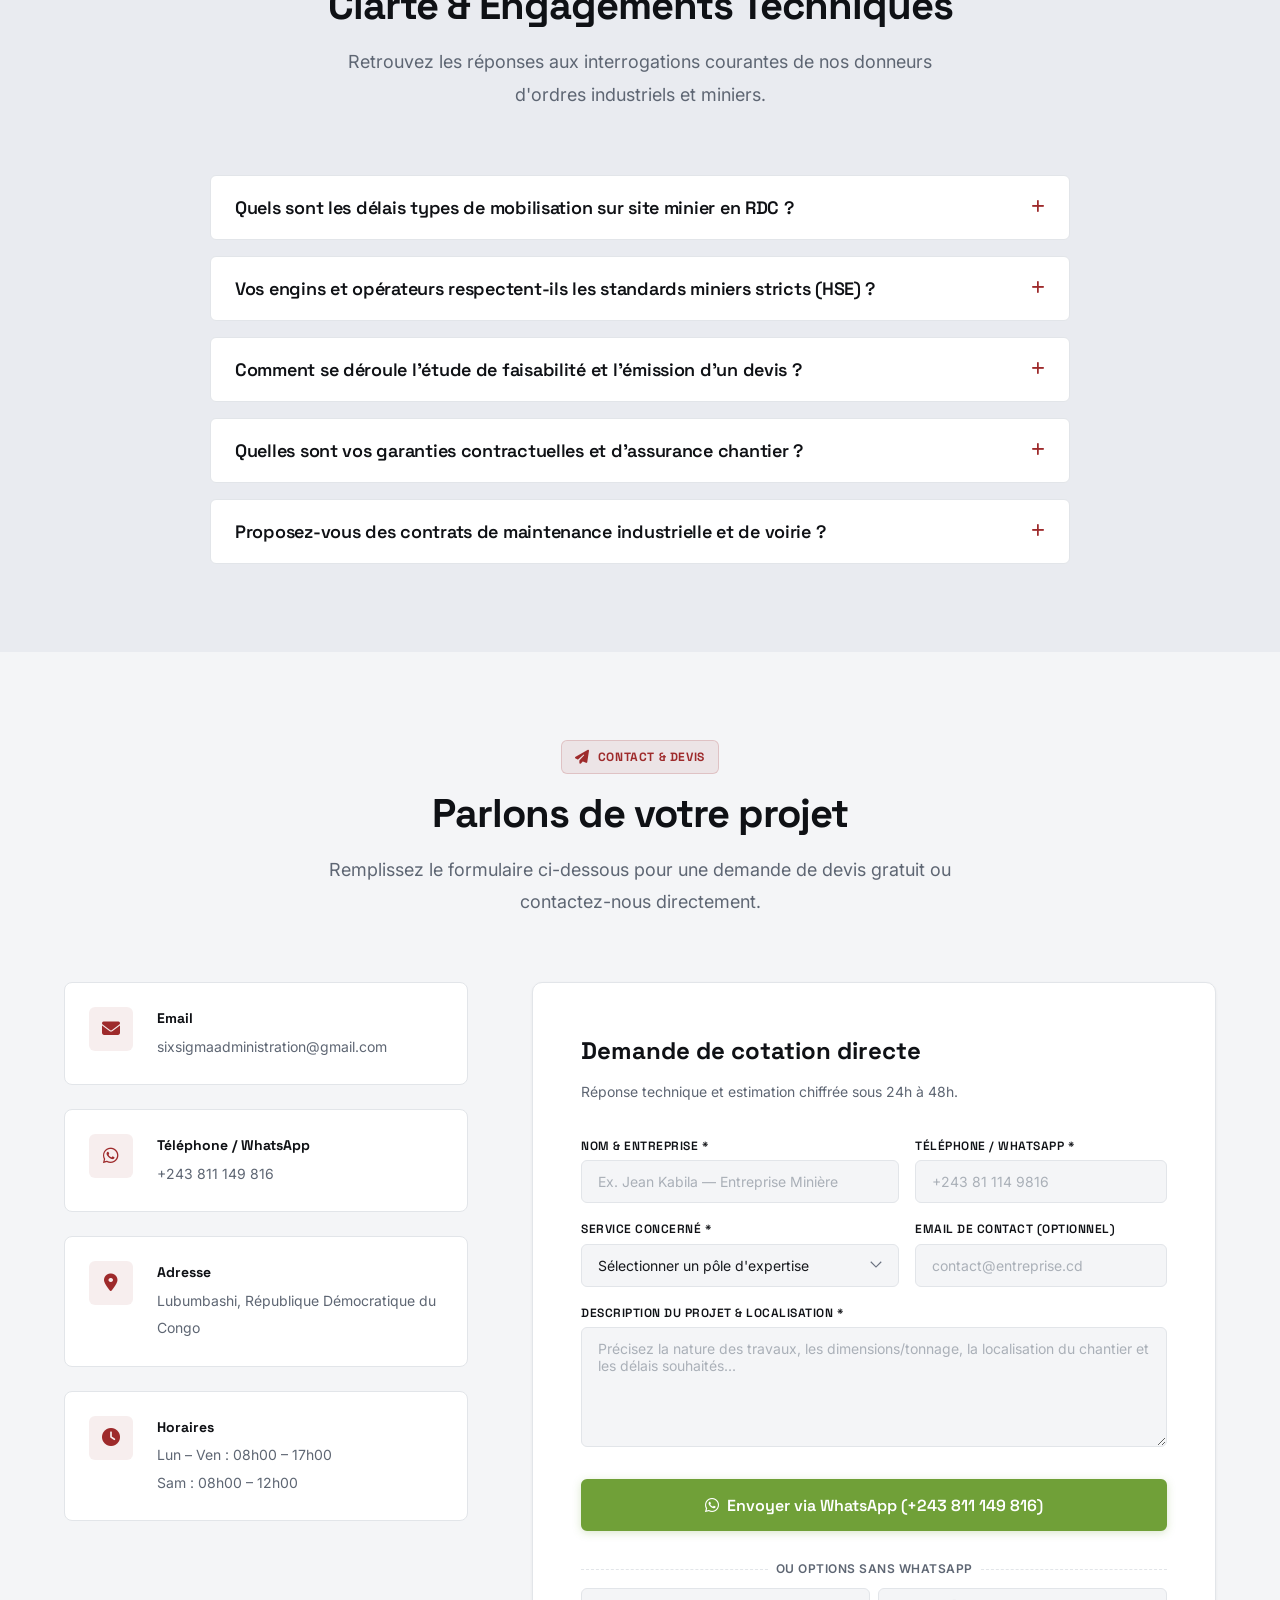
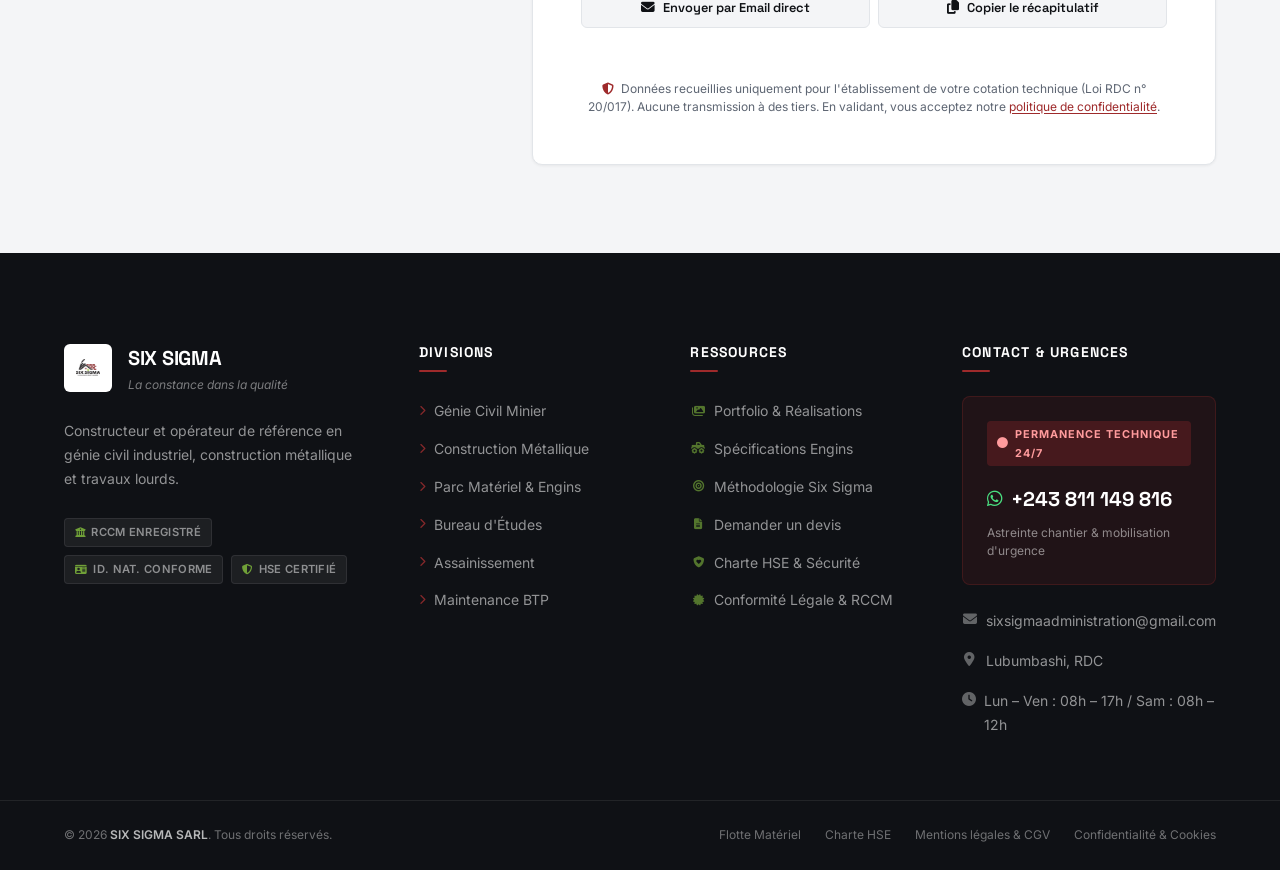
==== commit 1d0f5d47: "feat: conformite totale, mentions legales, cgv, confidentialite, cookies, faq, 404 et sitemap" ====
--- a/index.html
+++ b/index.html
@@ -6,6 +6,7 @@
   <meta name="description" content="SIX SIGMA — Entreprise de Génie Civil, Construction Métallique, Bureau d'Études et services BTP. La constance dans la qualité." />
   <meta name="keywords" content="SIX SIGMA, génie civil, construction métallique, BTP, bureau d'études, assainissement, immobilier" />
   <title>SIX SIGMA | La constance dans la qualité</title>
+  <link rel="canonical" href="https://sixsigmaweb.vercel.app/" />
 
   <!-- Favicon -->
   <link rel="icon" type="image/jpeg" href="logo.jpg" />
@@ -596,6 +597,86 @@
   </section>
 
   <!-- ═══════════════════════════════════════
+       FAQ — Questions Fréquentes & Transparence
+       ═══════════════════════════════════════ -->
+  <section class="section faq-section" id="faq">
+    <div class="container">
+      <div class="services-header">
+        <div class="section-label reveal">
+          <i class="fa-solid fa-circle-question"></i>
+          Questions Fréquentes
+        </div>
+        <h2 class="section-title reveal reveal-delay-1">Clarté &amp; Engagements Techniques</h2>
+        <p class="section-subtitle reveal reveal-delay-2">
+          Retrouvez les réponses aux interrogations courantes de nos donneurs d'ordres industriels et miniers.
+        </p>
+      </div>
+
+      <div class="faq-grid">
+        <div class="faq-item reveal">
+          <button class="faq-question" type="button" aria-expanded="false">
+            <span>Quels sont les délais types de mobilisation sur site minier en RDC ?</span>
+            <i class="fa-solid fa-plus faq-toggle-icon"></i>
+          </button>
+          <div class="faq-answer">
+            <p>
+              Pour le Grand Katanga (Lubumbashi, Kolwezi, Likasi, Fungurume), notre flotte d'engins et nos équipes d'avant-garde se mobilisent sous <strong>24 à 48 heures</strong> après validation du plan de prévention HSE et du bon de commande. Pour les provinces périphériques ou chantiers isolés, une logistique dédiée sur porte-engins est mise en place sous 3 à 5 jours ouvrés.
+            </p>
+          </div>
+        </div>
+
+        <div class="faq-item reveal reveal-delay-1">
+          <button class="faq-question" type="button" aria-expanded="false">
+            <span>Vos engins et opérateurs respectent-ils les standards miniers stricts (HSE) ?</span>
+            <i class="fa-solid fa-plus faq-toggle-icon"></i>
+          </button>
+          <div class="faq-answer">
+            <p>
+              Absolument. 100% de notre parc lourd (pelles, dumpers, bulldozers, grues) dispose d'une certification d'inspection technique à jour, de gyrophares, de coupe-batteries, d'extincteurs automatiques et de systèmes anti-écrasement ROPS/FOPS. Nos opérateurs détiennent leurs permis CACES miniers, certificats d'aptitude médicale et suivent les inductions sécurité spécifiques de chaque concession.
+            </p>
+          </div>
+        </div>
+
+        <div class="faq-item reveal reveal-delay-2">
+          <button class="faq-question" type="button" aria-expanded="false">
+            <span>Comment se déroule l'étude de faisabilité et l'émission d'un devis ?</span>
+            <i class="fa-solid fa-plus faq-toggle-icon"></i>
+          </button>
+          <div class="faq-answer">
+            <p>
+              Dès réception de vos pièces techniques (CCTP, plans DAO/BIM, métrés), nos ingénieurs du Bureau d'Études effectuent une analyse géotechnique et structurelle. Si nécessaire, une visite d'inspection terrain est organisée. Nous vous remettons une cotation détaillée, transparente et conforme au référentiel OHADA sous <strong>24h à 48h</strong>.
+            </p>
+          </div>
+        </div>
+
+        <div class="faq-item reveal reveal-delay-1">
+          <button class="faq-question" type="button" aria-expanded="false">
+            <span>Quelles sont vos garanties contractuelles et d'assurance chantier ?</span>
+            <i class="fa-solid fa-plus faq-toggle-icon"></i>
+          </button>
+          <div class="faq-answer">
+            <p>
+              Toutes nos réalisations d'infrastructures et de constructions métalliques sont couvertes par une assurance Responsabilité Civile Professionnelle (RC Pro) et Décennale. Nous appliquons des protocoles d'assurance qualité stricts (contrôle du béton par écrasement d'éprouvettes, radiographie des soudures critiques, traçabilité des aciers).
+            </p>
+          </div>
+        </div>
+
+        <div class="faq-item reveal reveal-delay-2">
+          <button class="faq-question" type="button" aria-expanded="false">
+            <span>Proposez-vous des contrats de maintenance industrielle et de voirie ?</span>
+            <i class="fa-solid fa-plus faq-toggle-icon"></i>
+          </button>
+          <div class="faq-answer">
+            <p>
+              Oui. Nous proposons des contrats d'entretien préventif et d'astreinte 24/7 pour les plateformes logistiques, réseaux d'assainissement industriels, pistes minières et charpentes métalliques, avec engagement sur le temps de rétablissement (SLA).
+            </p>
+          </div>
+        </div>
+      </div>
+    </div>
+  </section>
+
+  <!-- ═══════════════════════════════════════
        CONTACT & DEVIS
        ═══════════════════════════════════════ -->
   <section class="section contact" id="contact">
@@ -722,6 +803,9 @@
                     </button>
                   </div>
                   <div class="fallback-feedback" id="fallback-feedback" aria-live="polite"></div>
+                  <p class="form-consent-notice">
+                    <i class="fa-solid fa-shield-halved"></i> Données recueillies uniquement pour l'établissement de votre cotation technique (Loi RDC n° 20/017). Aucune transmission à des tiers. En validant, vous acceptez notre <a href="politique-confidentialite.html">politique de confidentialité</a>.
+                  </p>
                 </div>
               </div>
             </div>
@@ -780,7 +864,7 @@
               <li><a href="#valeurs" class="footer-resource-link"><i class="fa-solid fa-bullseye"></i> Méthodologie Six Sigma</a></li>
               <li><a href="#contact" class="footer-resource-link"><i class="fa-solid fa-file-lines"></i> Demander un devis</a></li>
               <li><a href="hse.html" class="footer-resource-link"><i class="fa-solid fa-shield-heart"></i> Charte HSE & Sécurité</a></li>
-              <li><a href="#top" class="footer-resource-link"><i class="fa-solid fa-certificate"></i> Certifications</a></li>
+              <li><a href="mentions-legales.html" class="footer-resource-link"><i class="fa-solid fa-certificate"></i> Conformité Légale & RCCM</a></li>
             </ul>
           </div>
 
@@ -826,8 +910,8 @@
         <div class="footer-bottom-links">
           <a href="parc-materiel.html" class="footer-bottom-link">Flotte Matériel</a>
           <a href="hse.html" class="footer-bottom-link">Charte HSE</a>
-          <a href="#contact" class="footer-bottom-link">Cotation</a>
-          <a href="#top" class="footer-bottom-link">Mentions légales</a>
+          <a href="mentions-legales.html" class="footer-bottom-link">Mentions légales &amp; CGV</a>
+          <a href="politique-confidentialite.html" class="footer-bottom-link">Confidentialité &amp; Cookies</a>
         </div>
       </div>
     </div>
@@ -867,6 +951,29 @@
     </div>
   </div>
 
+  <!-- ═══════════════════════════════════════
+       COOKIE CONSENT BANNER
+       ═══════════════════════════════════════ -->
+  <div class="cookie-banner" id="cookie-banner" role="dialog" aria-labelledby="cookie-title" aria-describedby="cookie-desc" style="display: none;">
+    <div class="container">
+      <div class="cookie-banner-inner">
+        <div class="cookie-banner-content">
+          <div class="cookie-icon"><i class="fa-solid fa-cookie-bite"></i></div>
+          <div class="cookie-text">
+            <h4 id="cookie-title">Gestion de la confidentialité &amp; Cookies</h4>
+            <p id="cookie-desc">
+              Nous utilisons des traceurs strictement nécessaires au fonctionnement du site et des mesures d'audience anonymisées (conformément à la Loi RDC n° 20/017). Pour en savoir plus, consultez notre <a href="politique-confidentialite.html">Politique de Confidentialité</a>.
+            </p>
+          </div>
+        </div>
+        <div class="cookie-banner-actions">
+          <button type="button" class="btn btn-sm btn-outline" id="btn-cookie-decline">Refuser non essentiels</button>
+          <button type="button" class="btn btn-sm btn-accent" id="btn-cookie-accept">Accepter tout</button>
+        </div>
+      </div>
+    </div>
+  </div>
+
   <!-- Scripts -->
   <script src="supabase.min.js"></script>
   <script src="supabase-client.js"></script>
--- a/styles.css
+++ b/styles.css
@@ -123,6 +123,41 @@
   outline: none;
 }
 
+/* ============================================
+   TYPOGRAPHIE AVANCÉE & MICRO-OPTIMISATIONS
+   ============================================ */
+
+/* 1. Suivi resserré sur les titres Space Grotesk */
+h1,
+h2,
+.hero-title,
+.section-title {
+  letter-spacing: -0.025em;
+}
+
+/* 2. Labels techniques et badges en majuscules (suivi positif aéré) */
+.hero-badge,
+.bento-badge,
+.trust-item-title,
+.section-label {
+  letter-spacing: 0.05em;
+  text-transform: uppercase;
+}
+
+/* 3. Alignement tabulaire des chiffres (Tabular Numbers) */
+.stat-number,
+.metric-val,
+.project-metric,
+.modal-metric-val,
+.project-modal-stat-value,
+.spec-val,
+.equipment-spec-value,
+.machine-spec-value,
+.machine-modal-stat-val {
+  font-variant-numeric: tabular-nums;
+  font-feature-settings: "tnum" 1;
+}
+
 /* --- Utility --- */
 .container {
   width: 100%;
@@ -143,7 +178,7 @@
   font-size: var(--fs-xs);
   font-weight: 700;
   text-transform: uppercase;
-  letter-spacing: 2px;
+  letter-spacing: 0.05em;
   color: var(--clr-primary);
   background: rgba(158, 42, 43, 0.08);
   padding: 0.35rem 0.85rem;
@@ -162,6 +197,7 @@
   font-weight: 800;
   color: var(--clr-secondary);
   line-height: 1.2;
+  letter-spacing: -0.025em;
   margin-bottom: var(--sp-md);
 }
 
@@ -484,7 +520,7 @@
   font-size: var(--fs-xs);
   font-weight: 700;
   text-transform: uppercase;
-  letter-spacing: 1.5px;
+  letter-spacing: 0.05em;
   padding: 0.45rem 1rem;
   border-radius: var(--radius-sm);
   margin-bottom: 1rem;
@@ -505,7 +541,7 @@
   line-height: 1.12;
   color: var(--clr-white);
   margin-bottom: 1rem;
-  letter-spacing: -0.5px;
+  letter-spacing: -0.025em;
   text-shadow: 0 2px 16px rgba(0, 0, 0, 0.6);
 }
 
@@ -614,7 +650,8 @@
   border: 1px solid rgba(255, 255, 255, 0.25);
 }
 
-.trust-text strong {
+.trust-text strong,
+.trust-item-title {
   display: block;
   font-family: var(--ff-heading);
   font-size: var(--fs-sm);
@@ -761,7 +798,7 @@
   font-size: 0.7rem;
   font-weight: 700;
   text-transform: uppercase;
-  letter-spacing: 1.2px;
+  letter-spacing: 0.05em;
   padding: 0.3rem 0.65rem;
   border-radius: var(--radius-xs);
 }
@@ -1332,6 +1369,8 @@
   color: var(--clr-primary);
   line-height: 1;
   margin-bottom: var(--sp-sm);
+  font-variant-numeric: tabular-nums;
+  font-feature-settings: "tnum" 1;
 }
 
 .stat-label {
@@ -2034,13 +2073,15 @@
   font-weight: 800;
   color: var(--clr-primary);
   margin-bottom: 4px;
+  font-variant-numeric: tabular-nums;
+  font-feature-settings: "tnum" 1;
 }
 
 .project-modal-stat-label {
   font-size: var(--fs-xs);
   color: var(--clr-text-muted);
   text-transform: uppercase;
-  letter-spacing: 0.5px;
+  letter-spacing: 0.05em;
   font-weight: 600;
 }
 
@@ -2415,3 +2456,204 @@
     padding: var(--sp-lg);
   }
 }
+
+/* ============================================
+   FORM CONSENT NOTICE
+   ============================================ */
+.form-consent-notice {
+  margin-top: var(--sp-md);
+  font-size: 0.75rem;
+  line-height: 1.5;
+  color: var(--clr-text-muted);
+  text-align: center;
+}
+
+.form-consent-notice i {
+  color: var(--clr-primary);
+  margin-right: 4px;
+}
+
+.form-consent-notice a {
+  color: var(--clr-primary);
+  text-decoration: underline;
+  text-underline-offset: 2px;
+}
+
+.form-consent-notice a:hover {
+  color: var(--clr-primary-dark);
+}
+
+/* ============================================
+   FAQ SECTION (ACCORDIONS)
+   ============================================ */
+.faq-section {
+  background: var(--clr-bg-alt);
+  border-top: 1px solid var(--clr-border);
+}
+
+.faq-grid {
+  max-width: 860px;
+  margin: 0 auto;
+  display: flex;
+  flex-direction: column;
+  gap: var(--sp-md);
+}
+
+.faq-item {
+  background: var(--clr-white);
+  border: 1px solid var(--clr-border);
+  border-radius: var(--radius-sm);
+  overflow: hidden;
+  transition: border-color var(--transition), box-shadow var(--transition);
+}
+
+.faq-item:hover {
+  border-color: rgba(158, 42, 43, 0.3);
+}
+
+.faq-item.active {
+  border-color: var(--clr-primary);
+  box-shadow: 0 4px 16px rgba(15, 17, 21, 0.06);
+}
+
+.faq-question {
+  width: 100%;
+  display: flex;
+  align-items: center;
+  justify-content: space-between;
+  gap: var(--sp-md);
+  padding: 1.25rem 1.5rem;
+  background: none;
+  border: none;
+  text-align: left;
+  font-family: var(--ff-heading);
+  font-size: var(--fs-md);
+  font-weight: 600;
+  color: var(--clr-secondary);
+  cursor: pointer;
+  letter-spacing: -0.015em;
+  transition: color var(--transition);
+}
+
+.faq-question:hover {
+  color: var(--clr-primary);
+}
+
+.faq-toggle-icon {
+  font-size: 0.9rem;
+  color: var(--clr-primary);
+  transition: transform var(--transition);
+  flex-shrink: 0;
+}
+
+.faq-item.active .faq-toggle-icon {
+  transform: rotate(45deg);
+}
+
+.faq-answer {
+  max-height: 0;
+  overflow: hidden;
+  transition: max-height 0.35s cubic-bezier(0.4, 0, 0.2, 1), padding 0.35s ease;
+  padding: 0 1.5rem;
+  background: var(--clr-white);
+}
+
+.faq-item.active .faq-answer {
+  max-height: 250px;
+  padding: 0 1.5rem 1.25rem 1.5rem;
+}
+
+.faq-answer p {
+  font-size: var(--fs-sm);
+  line-height: 1.7;
+  color: var(--clr-text-muted);
+}
+
+/* ============================================
+   COOKIE CONSENT BANNER
+   ============================================ */
+.cookie-banner {
+  position: fixed;
+  bottom: 0;
+  left: 0;
+  width: 100%;
+  z-index: 99999;
+  background: rgba(15, 17, 21, 0.96);
+  backdrop-filter: blur(12px);
+  -webkit-backdrop-filter: blur(12px);
+  border-top: 1px solid rgba(255, 255, 255, 0.12);
+  padding: 1rem 0;
+  box-shadow: 0 -8px 24px rgba(0, 0, 0, 0.3);
+  animation: slideUpCookie 0.4s cubic-bezier(0.16, 1, 0.3, 1);
+}
+
+@keyframes slideUpCookie {
+  from {
+    transform: translateY(100%);
+    opacity: 0;
+  }
+  to {
+    transform: translateY(0);
+    opacity: 1;
+  }
+}
+
+.cookie-banner-inner {
+  display: flex;
+  align-items: center;
+  justify-content: space-between;
+  gap: var(--sp-xl);
+}
+
+.cookie-banner-content {
+  display: flex;
+  align-items: flex-start;
+  gap: var(--sp-md);
+  flex: 1;
+}
+
+.cookie-icon {
+  font-size: 1.5rem;
+  color: var(--clr-primary);
+  margin-top: 2px;
+}
+
+.cookie-text h4 {
+  font-family: var(--ff-heading);
+  font-size: var(--fs-sm);
+  font-weight: 700;
+  color: var(--clr-white);
+  margin-bottom: 0.25rem;
+  letter-spacing: -0.01em;
+}
+
+.cookie-text p {
+  font-size: 0.8rem;
+  line-height: 1.5;
+  color: rgba(255, 255, 255, 0.7);
+  margin: 0;
+}
+
+.cookie-text a {
+  color: var(--clr-accent);
+  text-decoration: underline;
+}
+
+.cookie-banner-actions {
+  display: flex;
+  align-items: center;
+  gap: var(--sp-sm);
+  flex-shrink: 0;
+}
+
+@media (max-width: 768px) {
+  .cookie-banner-inner {
+    flex-direction: column;
+    align-items: stretch;
+    gap: var(--sp-md);
+  }
+  .cookie-banner-actions {
+    justify-content: flex-end;
+  }
+}
+
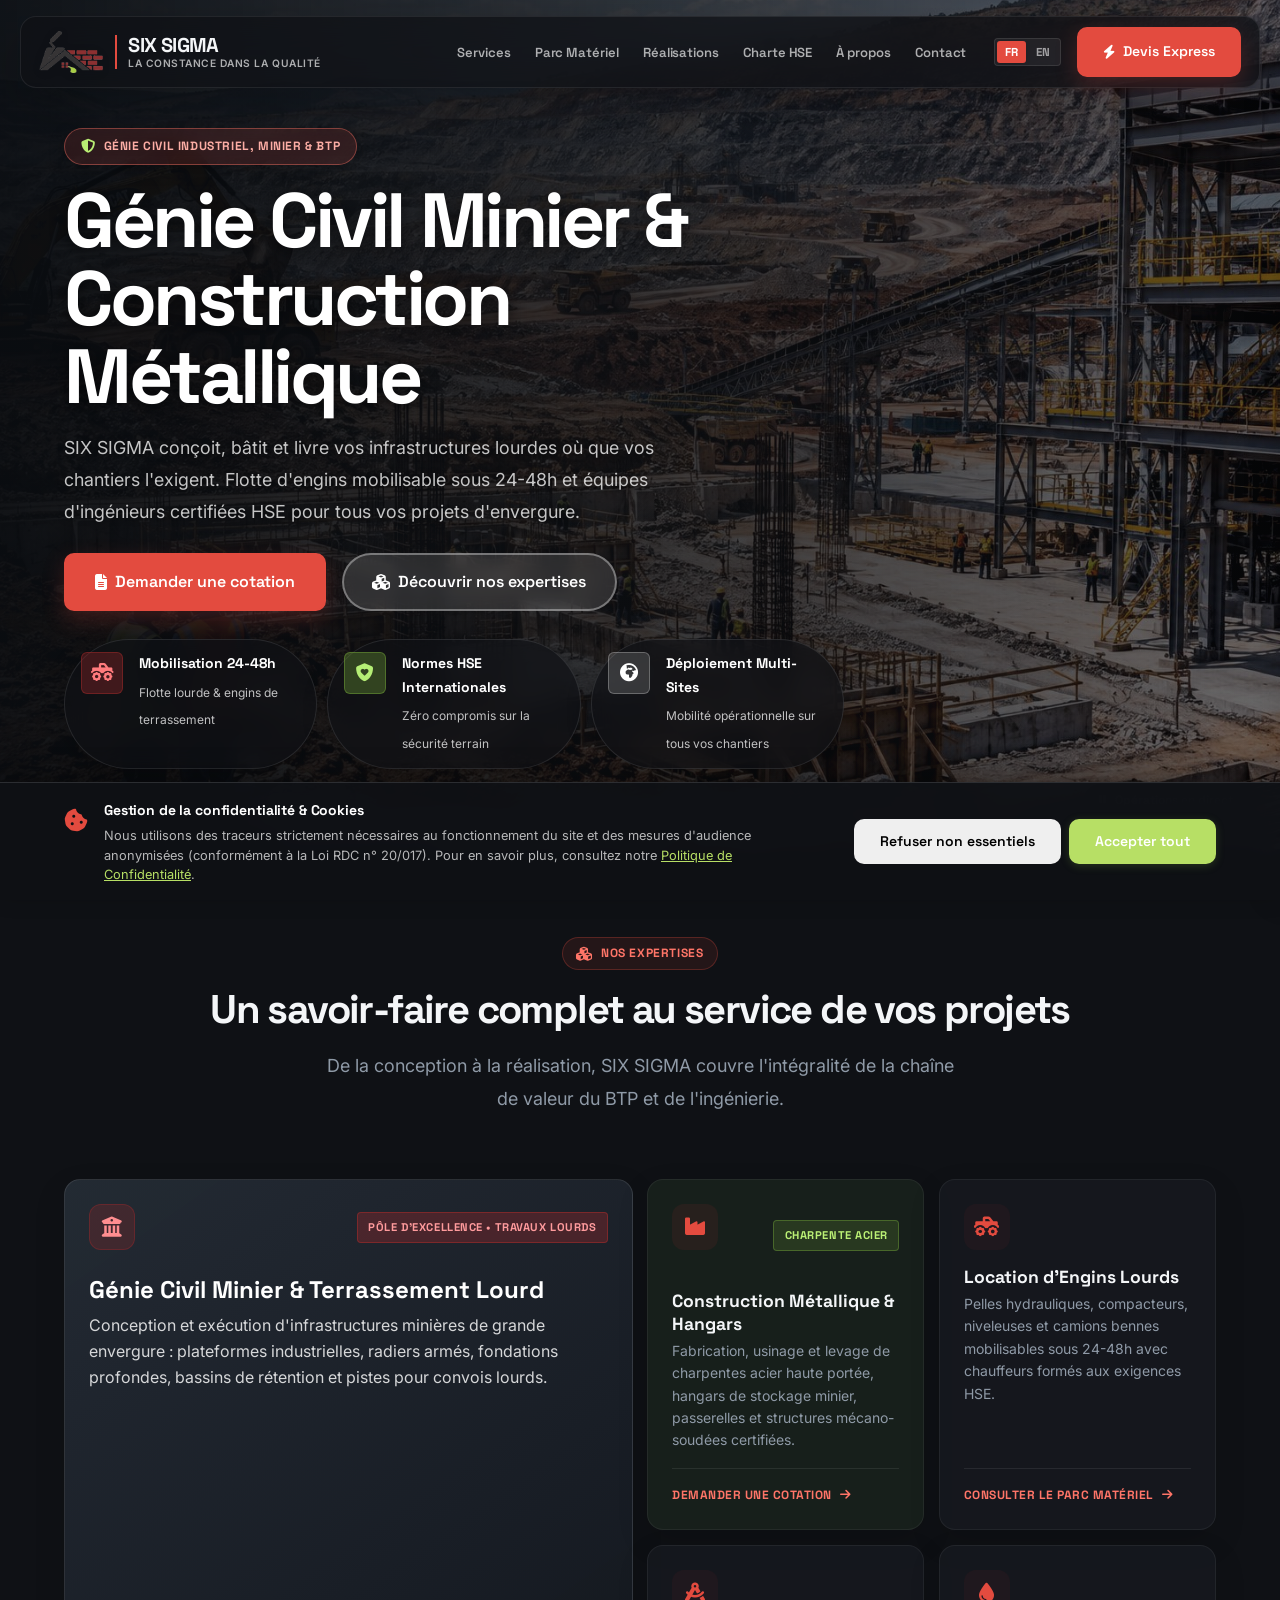
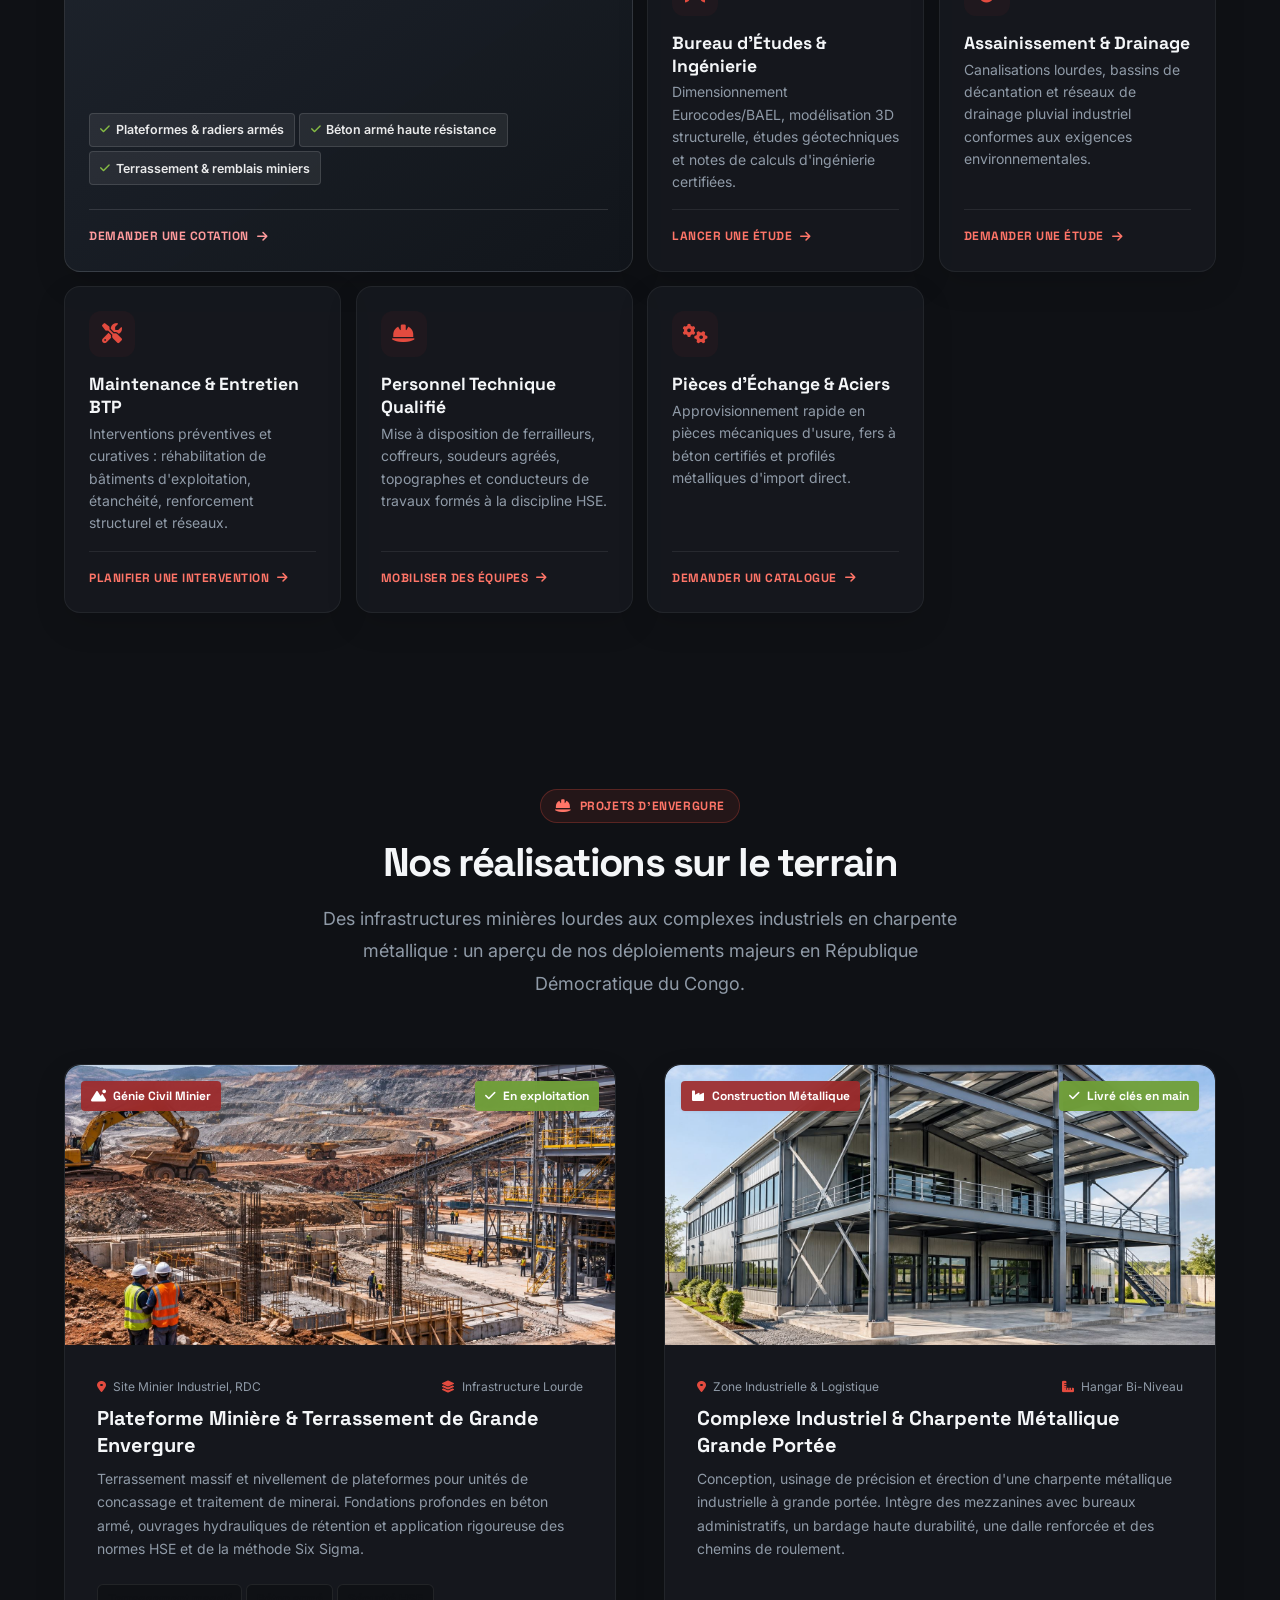
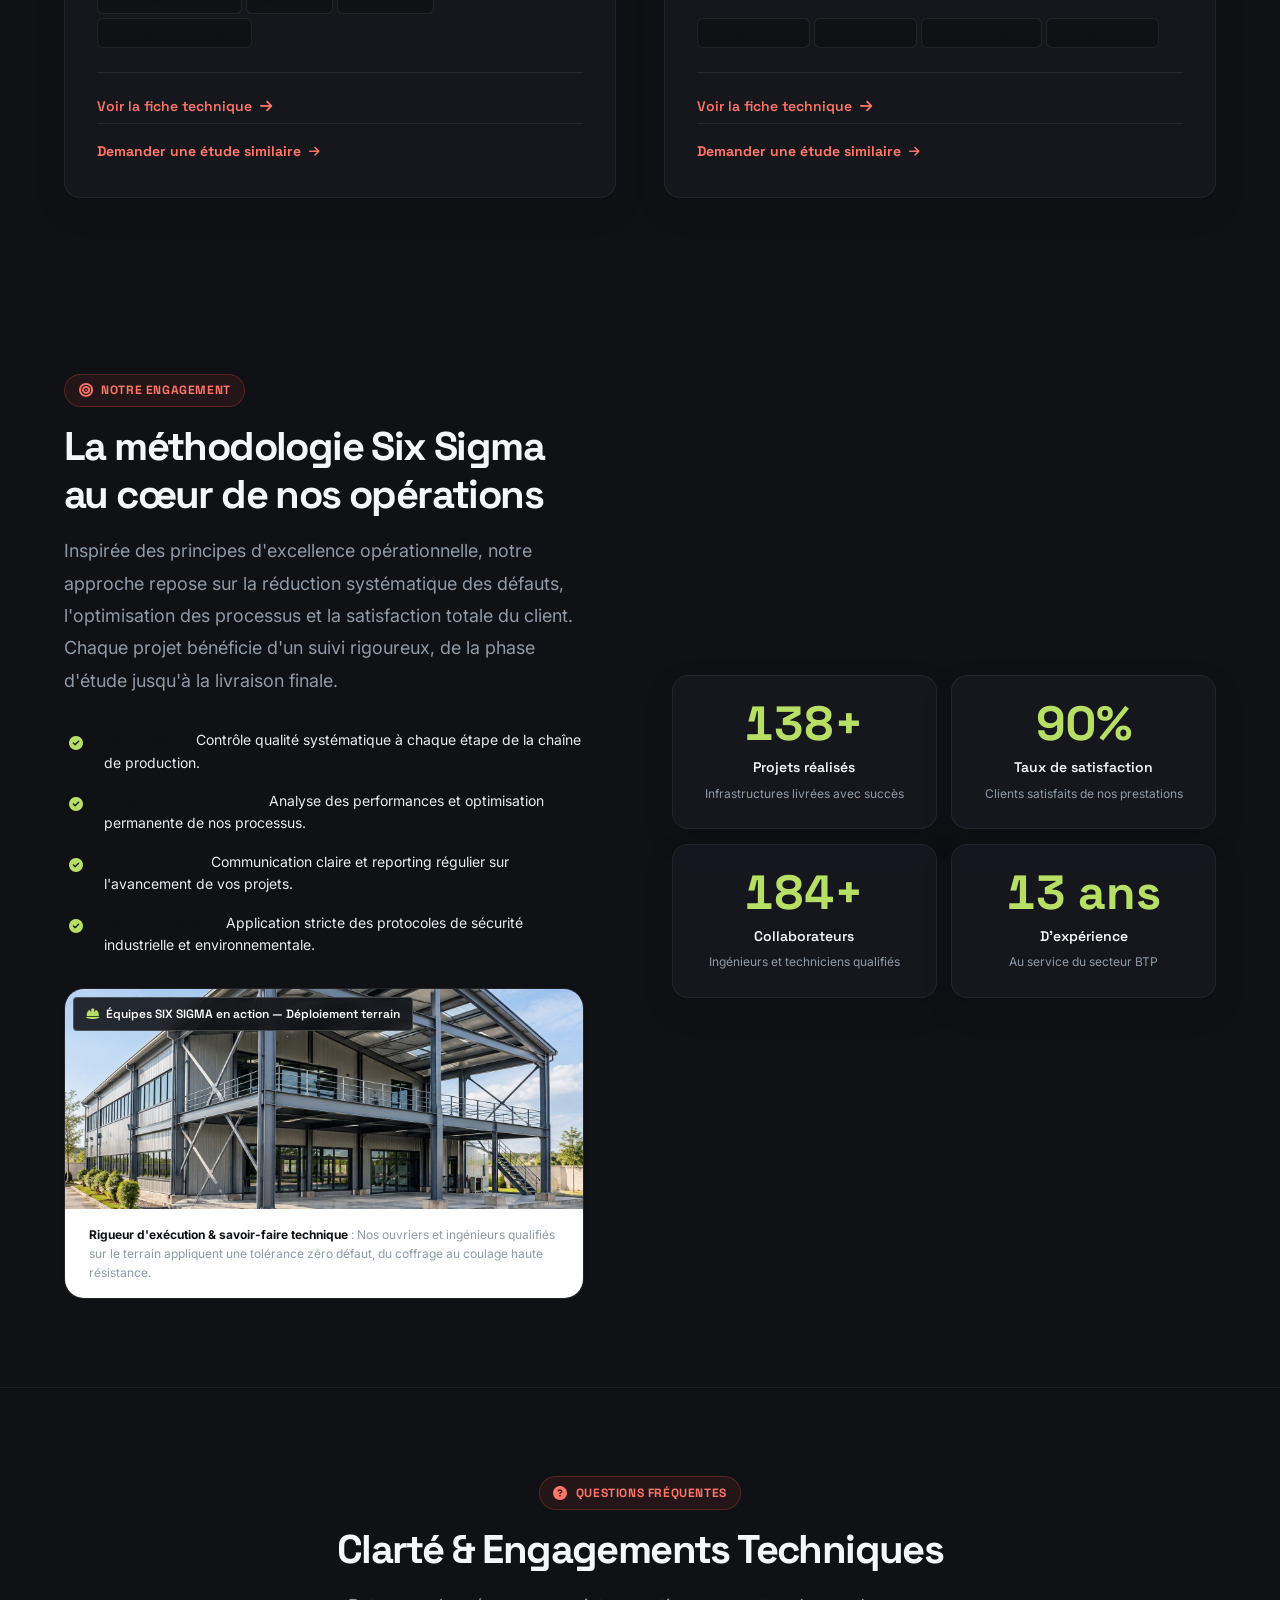
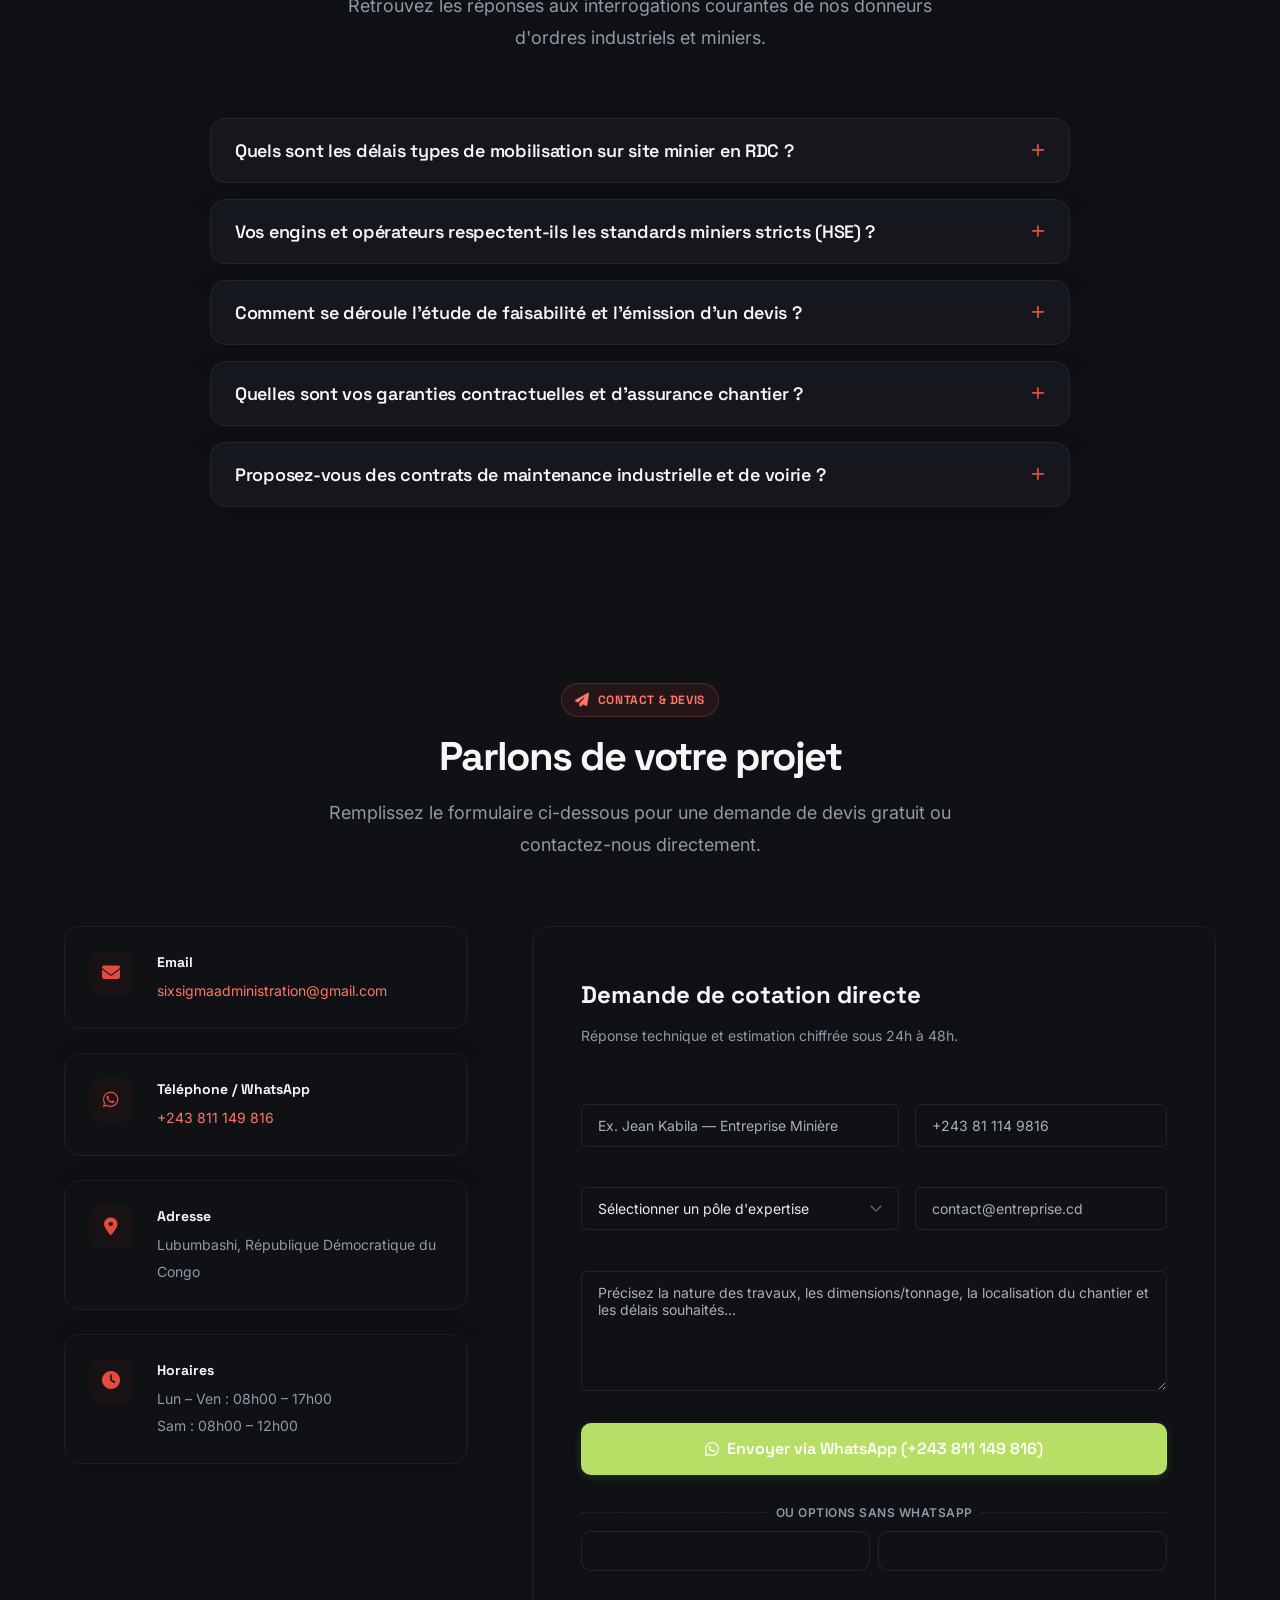
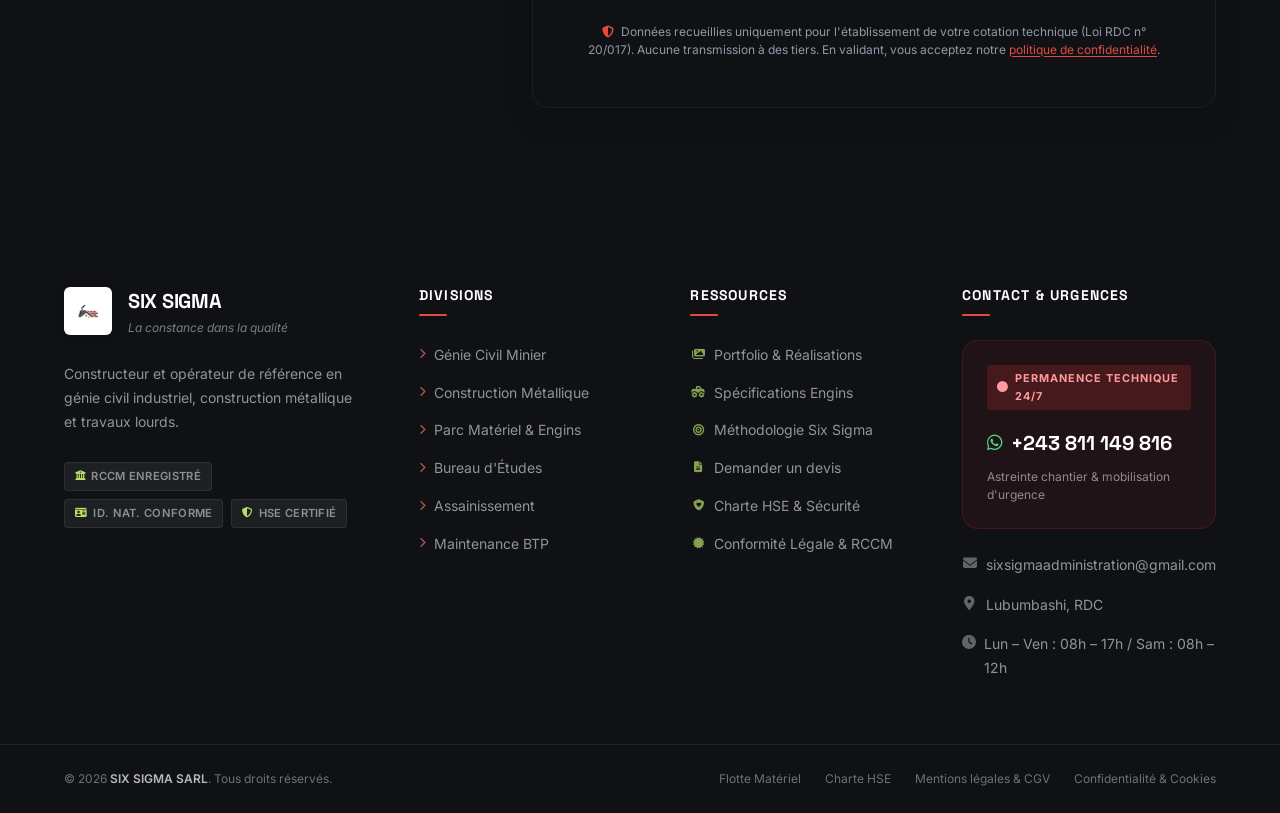
==== commit 57f7336e: "fix(security): auth Supabase stricte, anti-XSS, RLS admin et optimisations SEO/performance - Suppres" ====
--- a/index.html
+++ b/index.html
@@ -9,8 +9,9 @@
   <link rel="canonical" href="https://sixsigmaweb.vercel.app/" />
 
   <!-- Favicon -->
-  <link rel="icon" type="image/jpeg" href="logo.jpg" />
-  <link rel="apple-touch-icon" href="logo.jpg" />
+  <link rel="icon" type="image/png" href="favicon.png" />
+  <link rel="alternate icon" href="favicon.ico" />
+  <link rel="apple-touch-icon" href="apple-touch-icon.png" />
 
   <!-- Open Graph / Social Media -->
   <meta property="og:type" content="website" />
@@ -36,7 +37,7 @@
     "legalName": "SIX SIGMA SARL",
     "url": "https://sixsigmaweb.vercel.app/",
     "logo": "https://sixsigmaweb.vercel.app/logo.jpg",
-    "image": "https://sixsigmaweb.vercel.app/projet-genie-civil-minier.png",
+    "image": "https://sixsigmaweb.vercel.app/projet-genie-civil-minier.jpg",
     "description": "Entreprise spécialisée en Génie Civil lourd, Construction Métallique, Bureau d'Études, Assainissement et Travaux Publics.",
     "slogan": "La constance dans la qualité",
     "address": {
@@ -101,10 +102,15 @@
        HEADER
        ═══════════════════════════════════════ -->
   <header class="header" id="top">
+    <div class="header-accent-line"></div>
     <div class="container">
-      <!-- Logo -->
+      <!-- Logo Lockup -->
       <a href="#top" class="logo">
-        <img src="logo.jpg" alt="SIX SIGMA" class="logo-img" />
+        <img src="logo-icon.png" alt="SIX SIGMA" class="logo-img" width="50" height="33" />
+        <div class="logo-text">
+          <span class="logo-name">SIX SIGMA</span>
+          <span class="logo-slogan">La constance dans la qualité</span>
+        </div>
       </a>
 
       <!-- Desktop Nav -->
@@ -124,7 +130,7 @@
           <button class="lang-btn" data-lang="en">EN</button>
         </div>
 
-        <a href="#contact" class="btn btn-primary">
+        <a href="#contact" class="btn btn-primary nav-cta">
           <i class="fa-solid fa-bolt"></i>
           <span data-i18n="nav_quote_btn">Devis Express</span>
         </a>
@@ -132,7 +138,9 @@
 
       <!-- Mobile Toggle -->
       <button class="mobile-toggle" aria-label="Ouvrir le menu">
-        <i class="fa-solid fa-bars"></i>
+        <span class="hamburger-line"></span>
+        <span class="hamburger-line"></span>
+        <span class="hamburger-line"></span>
       </button>
     </div>
   </header>
@@ -142,7 +150,11 @@
   <div class="mobile-menu">
     <div class="mobile-menu-header">
       <div class="logo">
-        <img src="logo.jpg" alt="SIX SIGMA" class="logo-img" />
+        <img src="logo-icon.png" alt="SIX SIGMA" class="logo-img" width="50" height="33" />
+        <div class="logo-text">
+          <span class="logo-name">SIX SIGMA</span>
+          <span class="logo-slogan">La constance dans la qualité</span>
+        </div>
       </div>
       <button class="mobile-menu-close" aria-label="Fermer le menu">
         <i class="fa-solid fa-xmark"></i>
@@ -183,7 +195,7 @@
         loop
         playsinline
         preload="auto"
-        poster="projet-genie-civil-minier.png"
+        poster="projet-genie-civil-minier.jpg"
       >
         <source src="assets/mine-kolwezi.mp4" type="video/mp4" />
       </video>
@@ -430,7 +442,7 @@
         <article class="project-card reveal" data-service="genie-civil">
           <div class="project-image-wrapper">
             <img
-              src="projet-genie-civil-minier.png"
+              src="projet-genie-civil-minier.jpg"
               alt="Terrassement et génie civil minier - SIX SIGMA"
               class="project-img"
               loading="lazy"
@@ -470,7 +482,7 @@
         <article class="project-card reveal reveal-delay-1" data-service="construction-metallique">
           <div class="project-image-wrapper">
             <img
-              src="projet-construction-metallique.png"
+              src="projet-construction-metallique.jpg"
               alt="Hangar industriel et charpente métallique - SIX SIGMA"
               class="project-img"
               loading="lazy"
@@ -555,7 +567,7 @@
                 loop
                 playsinline
                 preload="metadata"
-                poster="projet-construction-metallique.png"
+                poster="projet-construction-metallique.jpg"
               >
                 <source src="assets/equipes-kolwezi.mp4" type="video/mp4" />
               </video>
@@ -826,7 +838,7 @@
           <!-- Col 1 — Identité & Légalité -->
           <div class="footer-brand">
             <div class="footer-brand-top">
-              <img src="logo.jpg" alt="SIX SIGMA" class="logo-img logo-img-footer" />
+              <img src="logo-icon.png" alt="SIX SIGMA" class="logo-img logo-img-footer" width="50" height="33" />
               <div class="footer-brand-info">
                 <span class="footer-brand-name">SIX SIGMA</span>
                 <span class="footer-brand-slogan">La constance dans la qualité</span>
--- a/styles.css
+++ b/styles.css
@@ -4,7 +4,6 @@
    ============================================ */
 
 /* --- Google Fonts --- */
-@import url('https://fonts.googleapis.com/css2?family=Space+Grotesk:wght@500;600;700;800&family=Inter:wght@300;400;500;600;700&display=swap');
 
 /* --- Custom Properties --- */
 :root {
@@ -237,7 +236,7 @@
 .reveal-delay-5 { transition-delay: 0.5s; }
 
 /* ============================================
-   HEADER
+   HEADER — Premium Industrial Nav
    ============================================ */
 .header {
   position: fixed;
@@ -246,19 +245,31 @@
   right: 0;
   height: var(--header-h);
   z-index: 1000;
-  background: rgba(255, 255, 255, 0.85);
-  backdrop-filter: blur(16px);
-  -webkit-backdrop-filter: blur(16px);
+  background: rgba(255, 255, 255, 0.88);
+  backdrop-filter: blur(20px) saturate(1.6);
+  -webkit-backdrop-filter: blur(20px) saturate(1.6);
   border-bottom: 1px solid transparent;
   transition: background var(--transition),
               border-color var(--transition),
-              box-shadow var(--transition);
+              box-shadow var(--transition),
+              height var(--transition);
+}
+
+/* Brick-red accent line at top — brand signature */
+.header-accent-line {
+  position: absolute;
+  top: 0;
+  left: 0;
+  right: 0;
+  height: 3px;
+  background: linear-gradient(90deg, var(--clr-primary) 0%, var(--clr-primary-light) 40%, var(--clr-accent) 100%);
+  z-index: 1;
 }
 
 .header.scrolled {
-  background: rgba(255, 255, 255, 0.96);
+  background: rgba(255, 255, 255, 0.97);
   border-bottom-color: var(--clr-border);
-  box-shadow: var(--shadow-sm);
+  box-shadow: 0 1px 8px rgba(15, 17, 21, 0.06), 0 4px 24px rgba(15, 17, 21, 0.03);
 }
 
 .header .container {
@@ -268,84 +279,212 @@
   height: 100%;
 }
 
-/* Logo */
+/* ── Logo Lockup ── */
 .logo {
   display: flex;
   align-items: center;
-  gap: var(--sp-sm);
+  gap: 0.75rem;
   flex-shrink: 0;
+  text-decoration: none;
+  transition: transform var(--transition);
+}
+
+.logo:hover {
+  transform: translateY(-1px);
 }
 
 .logo-img {
-  height: 48px;
+  height: 42px;
   width: auto;
   object-fit: contain;
-  transition: transform var(--transition);
+  transition: transform 0.3s cubic-bezier(0.34, 1.56, 0.64, 1), filter var(--transition);
+  filter: drop-shadow(0 2px 5px rgba(0, 0, 0, 0.07));
 }
 
 .logo:hover .logo-img {
-  transform: scale(1.03);
+  transform: scale(1.08) rotate(-1.5deg);
+  filter: drop-shadow(0 4px 10px rgba(158, 42, 43, 0.2));
 }
 
 .logo-img-footer {
-  height: 38px;
+  height: 42px;
   background: var(--clr-white);
-  padding: 4px 12px;
+  padding: 6px 14px;
   border-radius: var(--radius-sm);
+  box-shadow: 0 2px 10px rgba(0, 0, 0, 0.08);
 }
 
 .logo-text {
   display: flex;
   flex-direction: column;
   line-height: 1.15;
+  padding-left: 0.7rem;
+  border-left: 2.5px solid var(--clr-primary);
+  transition: border-color var(--transition);
+}
+
+.logo:hover .logo-text {
+  border-left-color: var(--clr-primary-light);
 }
 
 .logo-name {
   font-family: var(--ff-heading);
-  font-size: var(--fs-lg);
+  font-size: 1.25rem;
   font-weight: 800;
   color: var(--clr-secondary);
-  letter-spacing: -0.3px;
+  letter-spacing: -0.03em;
+  line-height: 1.05;
+  transition: color var(--transition);
+}
+
+.logo:hover .logo-name {
+  color: var(--clr-primary);
 }
 
 .logo-slogan {
-  font-size: var(--fs-xs);
+  font-family: var(--ff-body);
+  font-size: 0.64rem;
   color: var(--clr-text-muted);
-  font-weight: 500;
-  letter-spacing: 0.3px;
-}
-
-/* Nav */
+  font-weight: 600;
+  letter-spacing: 0.05em;
+  text-transform: uppercase;
+  margin-top: 2px;
+}
+
+/* ── Desktop Nav ── */
 .nav {
   display: flex;
   align-items: center;
-  gap: var(--sp-xl);
+  gap: 0.25rem;
 }
 
 .nav-links {
   display: flex;
   align-items: center;
-  gap: var(--sp-sm);
+  gap: 0;
+  list-style: none;
+  margin: 0;
+  padding: 0;
 }
 
 .nav-link {
   font-family: var(--ff-heading);
-  font-size: var(--fs-sm);
+  font-size: 0.82rem;
   font-weight: 600;
   color: var(--clr-text-muted);
-  padding: var(--sp-sm) var(--sp-md);
+  padding: 0.5rem 0.75rem;
   border-radius: var(--radius-sm);
   transition: color var(--transition), background var(--transition);
   white-space: nowrap;
-}
-
-.nav-link:hover,
+  position: relative;
+  text-decoration: none;
+  letter-spacing: -0.005em;
+}
+
+.nav-link:hover {
+  color: var(--clr-secondary);
+  background: rgba(15, 17, 21, 0.04);
+}
+
 .nav-link.active {
   color: var(--clr-primary);
   background: rgba(158, 42, 43, 0.06);
 }
 
-/* ── Sélecteur de Langue (FR / EN) ── */
+/* Active/hover indicator bar */
+.nav-link::after {
+  content: '';
+  position: absolute;
+  bottom: -1px;
+  left: 50%;
+  transform: translateX(-50%) scaleX(0);
+  width: 55%;
+  height: 2px;
+  background: var(--clr-primary);
+  border-radius: 1px;
+  transition: transform var(--transition);
+  transform-origin: center;
+}
+
+.nav-link.active::after {
+  transform: translateX(-50%) scaleX(1);
+}
+
+.nav-link:hover::after {
+  transform: translateX(-50%) scaleX(0.7);
+}
+
+/* Nav divider before lang switch */
+.nav .lang-switch {
+  margin-left: 0.75rem;
+}
+
+/* ── CTA Button in Nav ── */
+.nav-cta {
+  margin-left: 0.75rem;
+  position: relative;
+  overflow: hidden;
+}
+
+.nav-cta::before {
+  content: '';
+  position: absolute;
+  top: 50%;
+  left: 50%;
+  width: 0;
+  height: 0;
+  background: rgba(255, 255, 255, 0.15);
+  border-radius: 50%;
+  transform: translate(-50%, -50%);
+  transition: width 0.5s ease, height 0.5s ease;
+}
+
+.nav-cta:hover::before {
+  width: 200%;
+  height: 200%;
+}
+
+/* ── Custom Hamburger Menu ── */
+.mobile-toggle {
+  display: none;
+  flex-direction: column;
+  justify-content: center;
+  align-items: center;
+  gap: 5px;
+  background: none;
+  border: none;
+  cursor: pointer;
+  padding: 8px;
+  width: 40px;
+  height: 40px;
+  border-radius: var(--radius-sm);
+  transition: background var(--transition);
+}
+
+.mobile-toggle:hover {
+  background: rgba(15, 17, 21, 0.05);
+}
+
+.hamburger-line {
+  display: block;
+  width: 22px;
+  height: 2px;
+  background: var(--clr-secondary);
+  border-radius: 1px;
+  transition: transform var(--transition), opacity var(--transition);
+}
+
+.mobile-toggle.active .hamburger-line:nth-child(1) {
+  transform: translateY(7px) rotate(45deg);
+}
+
+.mobile-toggle.active .hamburger-line:nth-child(2) {
+  opacity: 0;
+}
+
+.mobile-toggle.active .hamburger-line:nth-child(3) {
+  transform: translateY(-7px) rotate(-45deg);
+}
 .lang-switch {
   display: inline-flex;
   align-items: center;
@@ -2105,30 +2244,7 @@
   flex: 1;
 }
 
-/* ============================================
-   NAV ACTIVE INDICATOR (enhanced underline)
-   ============================================ */
-.nav-link {
-  position: relative;
-}
-
-.nav-link::after {
-  content: '';
-  position: absolute;
-  bottom: 0;
-  left: 50%;
-  transform: translateX(-50%);
-  width: 0;
-  height: 2px;
-  background: var(--clr-primary);
-  border-radius: 1px;
-  transition: width var(--transition);
-}
-
-.nav-link.active::after,
-.nav-link:hover::after {
-  width: 60%;
-}
+
 
 /* ============================================
    FORM VALIDATION INDICATORS
@@ -2339,6 +2455,18 @@
     display: flex;
   }
 
+  .logo-img {
+    height: 36px;
+  }
+
+  .logo-name {
+    font-size: 1.15rem;
+  }
+
+  .logo-slogan {
+    font-size: 0.58rem;
+  }
+
   /* Hero */
   .hero {
     min-height: auto;
@@ -2437,6 +2565,22 @@
 @media (max-width: 480px) {
   .container {
     padding: 0 var(--sp-md);
+  }
+
+  .logo-slogan {
+    display: none;
+  }
+
+  .logo-text {
+    padding-left: 0.5rem;
+  }
+
+  .logo-name {
+    font-size: 1.1rem;
+  }
+
+  .logo-img {
+    height: 32px;
   }
 
   .stats-grid {
@@ -2657,3 +2801,360 @@
   }
 }
 
+/* ============================================
+   2026 INDUSTRIAL SAAS SYSTEM
+   ============================================ */
+:root {
+  --clr-primary: #e34b3f;
+  --clr-primary-dark: #b93831;
+  --clr-primary-light: #ff7568;
+  --clr-accent: #b7df65;
+  --clr-secondary: #0f1115;
+  --clr-secondary-alt: #171b21;
+  --clr-surface-card: #191d24;
+  --clr-bg: #0f1115;
+  --clr-bg-alt: #14181e;
+  --clr-text: #e8ecf0;
+  --clr-text-muted: #8f9aa7;
+  --clr-border: rgba(255, 255, 255, 0.08);
+  --radius-md: 16px;
+  --radius-lg: 20px;
+  --radius-xl: 24px;
+  --transition: all 0.3s cubic-bezier(0.4, 0, 0.2, 1);
+}
+
+body {
+  background: var(--clr-bg);
+  color: var(--clr-text);
+}
+
+/* Floating glass navigation */
+.header {
+  top: 16px;
+  left: 18px;
+  right: 18px;
+  height: 72px;
+  background: transparent;
+  border: 0;
+}
+
+.header-accent-line {
+  display: none;
+}
+
+.header .container {
+  max-width: 1240px;
+  padding: 0 1.1rem;
+  background: rgba(15, 17, 21, 0.75);
+  backdrop-filter: blur(12px);
+  -webkit-backdrop-filter: blur(12px);
+  border: 1px solid rgba(255, 255, 255, 0.08);
+  border-radius: 16px;
+  box-shadow: 0 18px 50px rgba(0, 0, 0, 0.22);
+}
+
+.header.scrolled {
+  background: transparent;
+  border: 0;
+  box-shadow: none;
+}
+
+.logo-name,
+.logo-slogan,
+.nav-link,
+.hamburger-line {
+  color: #f4f6f8;
+}
+
+.logo-slogan,
+.nav-link {
+  color: rgba(255, 255, 255, 0.66);
+}
+
+.logo-text {
+  border-left-color: var(--clr-primary);
+}
+
+.nav-link:hover,
+.nav-link.active {
+  color: #fff;
+  background: rgba(255, 255, 255, 0.08);
+}
+
+.nav-link::after {
+  background: var(--clr-primary-light);
+}
+
+.lang-switch {
+  background: rgba(255, 255, 255, 0.06);
+  border-color: rgba(255, 255, 255, 0.1);
+}
+
+.lang-btn {
+  color: rgba(255, 255, 255, 0.58);
+}
+
+.lang-btn.active {
+  background: var(--clr-primary);
+}
+
+.btn {
+  transition: all 0.3s cubic-bezier(0.4, 0, 0.2, 1);
+  border-radius: 10px;
+}
+
+.btn-primary {
+  background: var(--clr-primary);
+  border-color: var(--clr-primary);
+  box-shadow: 0 8px 22px rgba(227, 75, 63, 0.22);
+}
+
+.btn-primary:hover {
+  background: var(--clr-primary-light);
+  border-color: var(--clr-primary-light);
+  box-shadow: 0 12px 28px rgba(227, 75, 63, 0.3);
+  transform: translateY(-2px);
+}
+
+/* Immersive hero */
+.hero {
+  min-height: 820px;
+  padding: 8rem 0 5rem;
+  background: #0b0e12;
+}
+
+.hero-video {
+  filter: brightness(0.62) contrast(1.12) saturate(0.82);
+  transform: scale(1.06);
+}
+
+.hero-overlay {
+  background: linear-gradient(90deg, rgba(10, 13, 17, 0.94) 0%, rgba(15, 18, 22, 0.74) 45%, rgba(15, 17, 21, 0.34) 100%);
+}
+
+.hero-content {
+  max-width: 780px;
+}
+
+.hero-badge,
+.trust-item,
+.btn-hero-secondary,
+.btn-video-toggle {
+  border-radius: 999px;
+}
+
+.hero-badge {
+  background: rgba(227, 75, 63, 0.14);
+  border-color: rgba(255, 117, 104, 0.42);
+  color: #ffb0a7;
+}
+
+.hero-title {
+  font-size: clamp(3rem, 6vw, 5.5rem);
+  line-height: 1.02;
+  letter-spacing: -0.045em;
+}
+
+.hero-subtitle {
+  color: rgba(255, 255, 255, 0.76);
+  max-width: 620px;
+}
+
+.trust-bar {
+  max-width: 880px;
+  gap: 0.65rem;
+}
+
+.trust-item {
+  padding: 0.75rem 1rem;
+  background: rgba(15, 17, 21, 0.68);
+  border-color: rgba(255, 255, 255, 0.1);
+}
+
+/* Dark, elevated sections and asymmetric cards */
+.services,
+.projects,
+.values,
+.faq-section,
+.contact {
+  background: var(--clr-bg);
+  border-color: rgba(255, 255, 255, 0.06);
+}
+
+.section-label {
+  background: rgba(227, 75, 63, 0.1);
+  border-color: rgba(227, 75, 63, 0.28);
+  color: var(--clr-primary-light);
+  border-radius: 999px;
+}
+
+.section-title {
+  color: #f4f6f8;
+  letter-spacing: -0.04em;
+}
+
+.section-subtitle,
+.values-text,
+.stat-desc,
+.bento-desc,
+.project-desc {
+  color: var(--clr-text-muted);
+}
+
+.bento-grid {
+  grid-template-columns: repeat(4, 1fr);
+  gap: 0.9rem;
+}
+
+.bento-card,
+.stat-card,
+.project-card,
+.faq-item,
+.contact-channel,
+.contact-form-card {
+  background: rgba(25, 29, 36, 0.6);
+  border: 1px solid rgba(255, 255, 255, 0.06);
+  border-radius: 16px;
+  box-shadow: 0 12px 32px rgba(0, 0, 0, 0.12);
+}
+
+.bento-card {
+  min-height: 280px;
+  padding: 1.5rem;
+}
+
+.bento-card--lead {
+  grid-column: span 2;
+  grid-row: span 2;
+  min-height: 100%;
+  background: linear-gradient(145deg, rgba(37, 44, 53, 0.94), rgba(18, 22, 28, 0.96));
+  border-color: rgba(255, 255, 255, 0.1);
+}
+
+.bento-card--accent {
+  background: rgba(29, 39, 32, 0.68);
+}
+
+.bento-card:hover,
+.stat-card:hover,
+.project-card:hover,
+.contact-channel:hover,
+.faq-item:hover {
+  transform: translateY(-5px);
+  border-color: rgba(255, 117, 104, 0.42);
+  box-shadow: 0 18px 42px rgba(0, 0, 0, 0.24);
+}
+
+.bento-card:hover .bento-icon {
+  background: var(--clr-primary);
+}
+
+.bento-icon,
+.contact-channel-icon {
+  border-radius: 12px;
+}
+
+.bento-title,
+.project-title,
+.stat-label,
+.form-title,
+.faq-question,
+.contact-channel-text strong {
+  color: #f4f6f8;
+}
+
+.bento-cta,
+.service-cta,
+.project-view-btn,
+.contact-channel-text a {
+  color: var(--clr-primary-light);
+}
+
+.stats-grid {
+  gap: 0.9rem;
+}
+
+.stat-card {
+  padding: 1.5rem;
+}
+
+.stat-number {
+  color: var(--clr-accent);
+}
+
+.project-image-wrapper {
+  border-radius: 16px 16px 0 0;
+}
+
+.project-img {
+  transition: transform 0.6s cubic-bezier(0.4, 0, 0.2, 1), filter 0.6s ease;
+}
+
+.project-card:hover .project-img {
+  transform: scale(1.045);
+  filter: saturate(1.08);
+}
+
+.project-body,
+.contact-form-card,
+.contact-channel,
+.faq-answer {
+  background: transparent;
+}
+
+.faq-question:hover {
+  color: var(--clr-primary-light);
+}
+
+.faq-answer p,
+.contact-channel-text span,
+.form-subtitle {
+  color: var(--clr-text-muted);
+}
+
+/* Keep the floating system usable on compact screens */
+@media (max-width: 1024px) {
+  .bento-grid {
+    grid-template-columns: repeat(2, 1fr);
+  }
+}
+
+@media (max-width: 768px) {
+  .header {
+    top: 10px;
+    left: 10px;
+    right: 10px;
+    height: 64px;
+  }
+
+  .header .container {
+    padding: 0 0.75rem;
+  }
+
+  .hero {
+    min-height: 760px;
+    padding-top: 7.5rem;
+  }
+
+  .hero-title {
+    font-size: clamp(2.5rem, 12vw, 4rem);
+  }
+
+  .trust-item {
+    border-radius: 14px;
+  }
+
+  .bento-grid {
+    grid-template-columns: 1fr;
+  }
+
+  .bento-card--lead {
+    grid-column: span 1;
+    grid-row: auto;
+  }
+
+  .mobile-toggle:hover {
+    background: rgba(255, 255, 255, 0.08);
+  }
+}
+
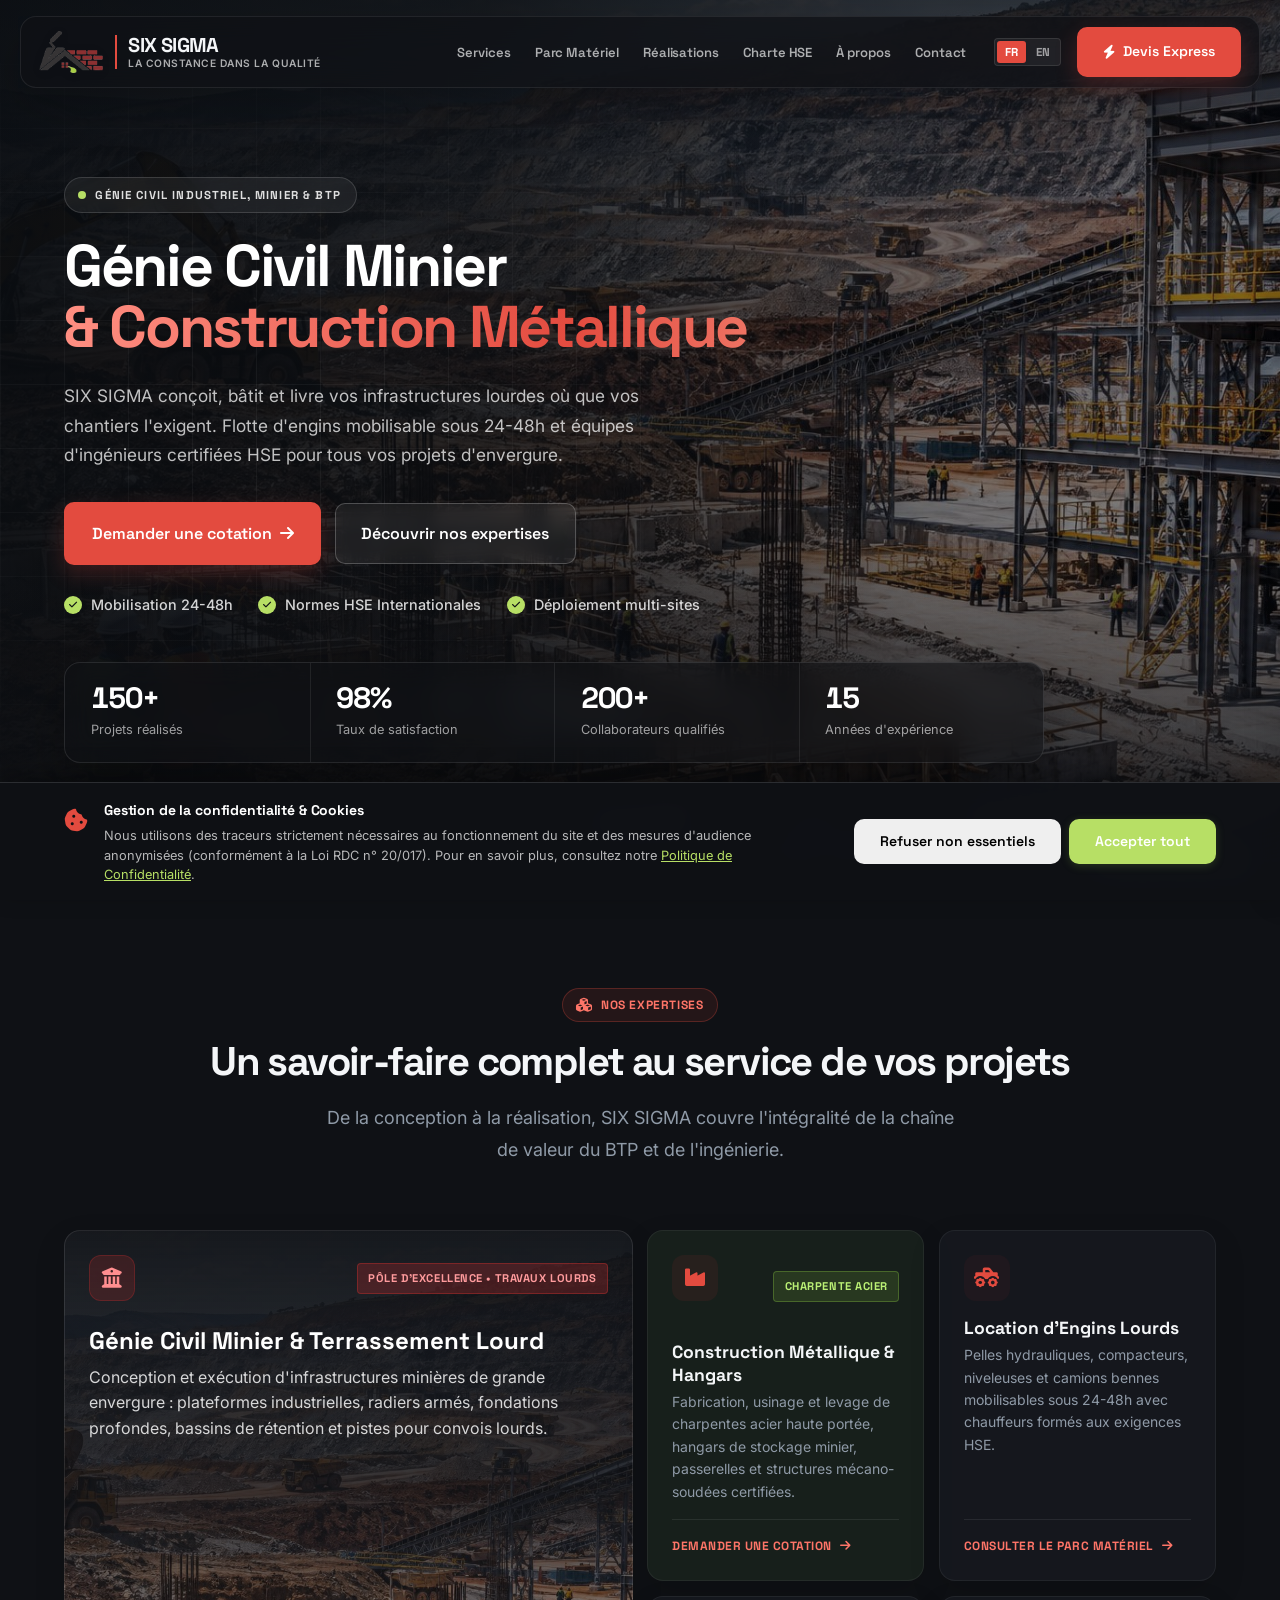
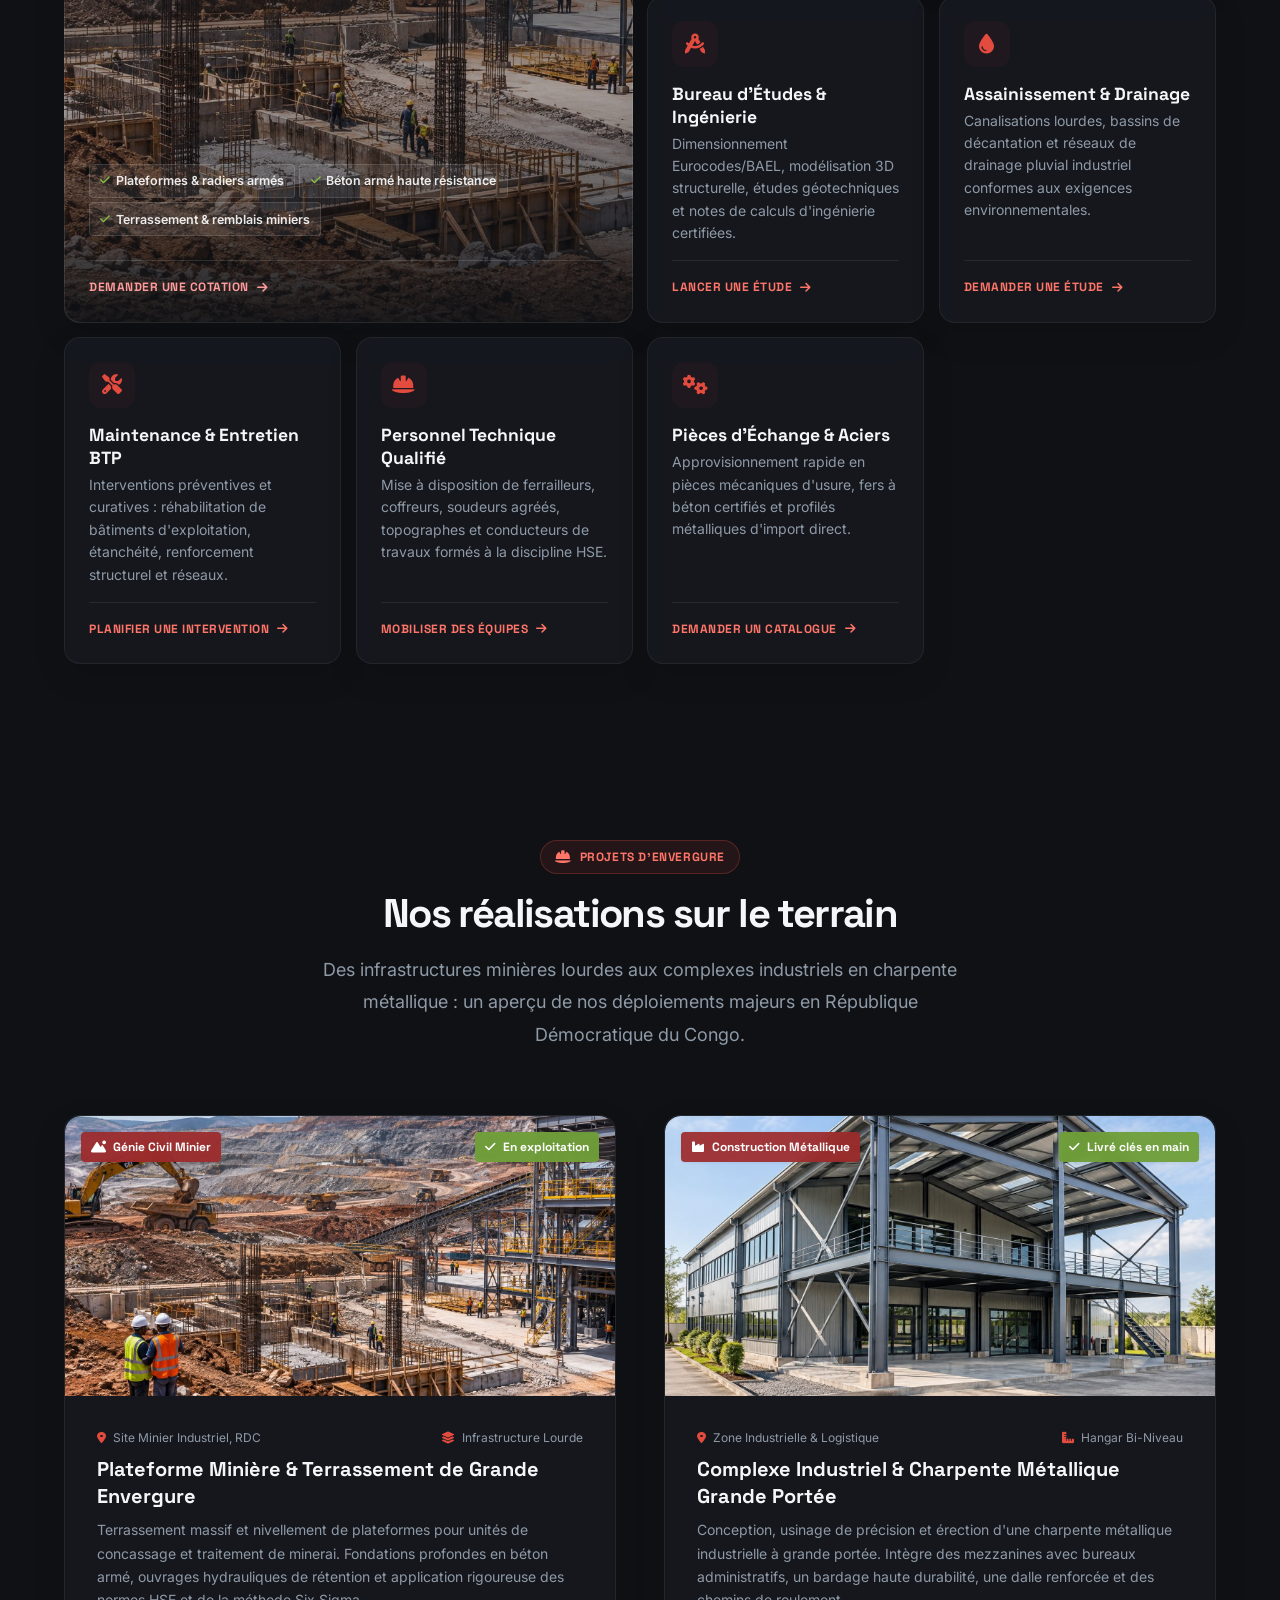
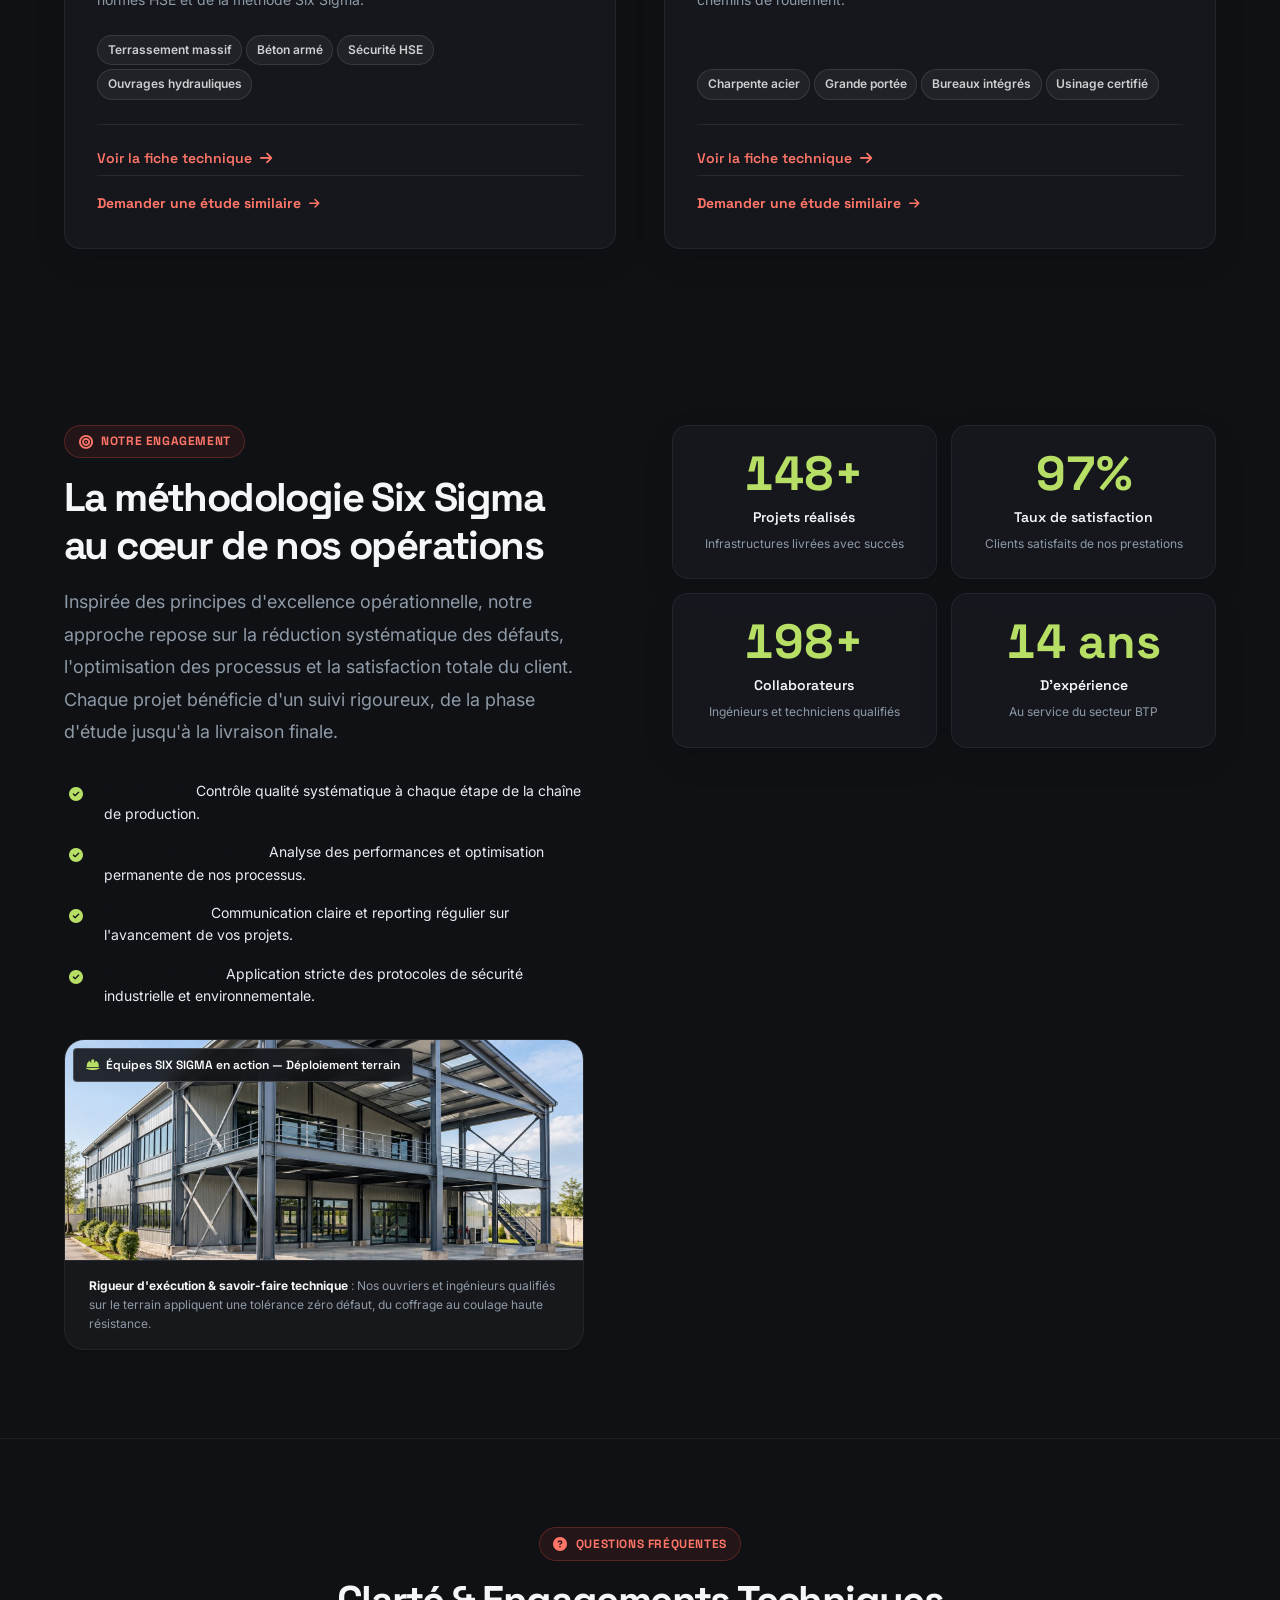
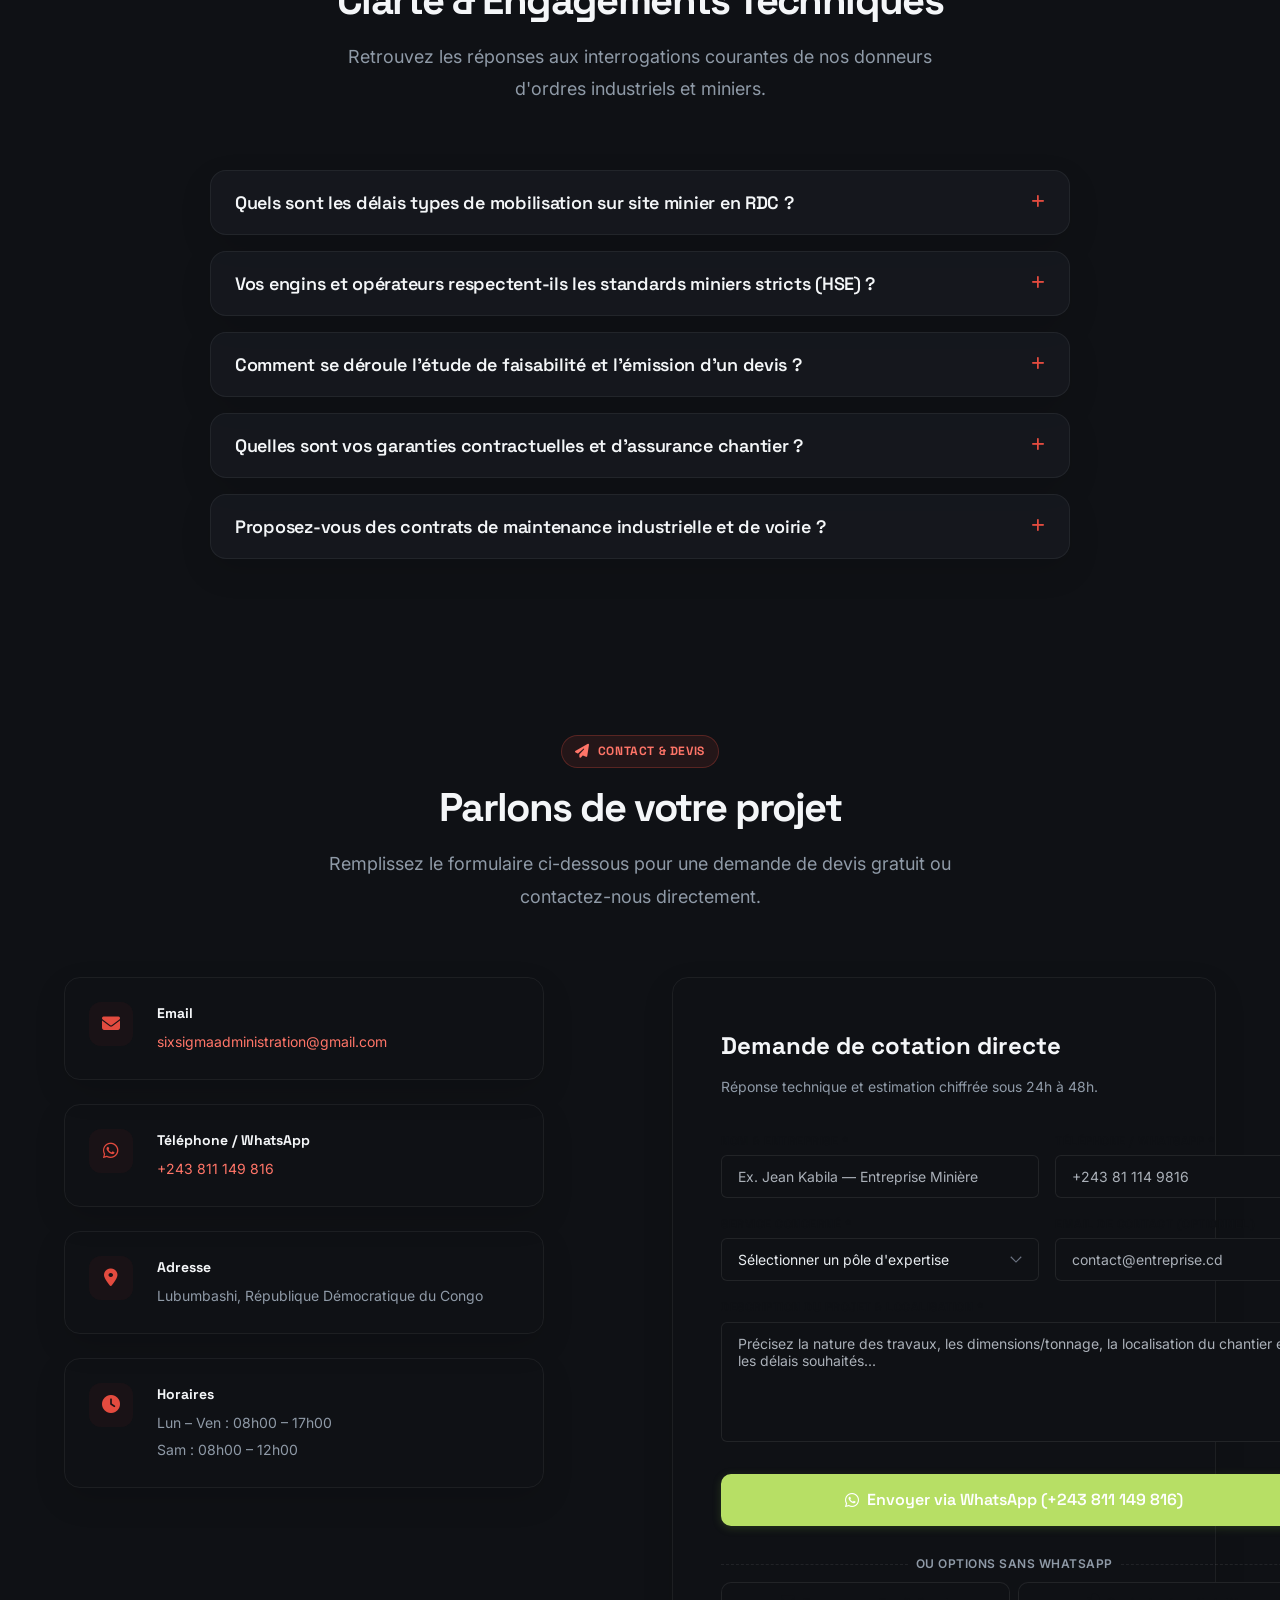
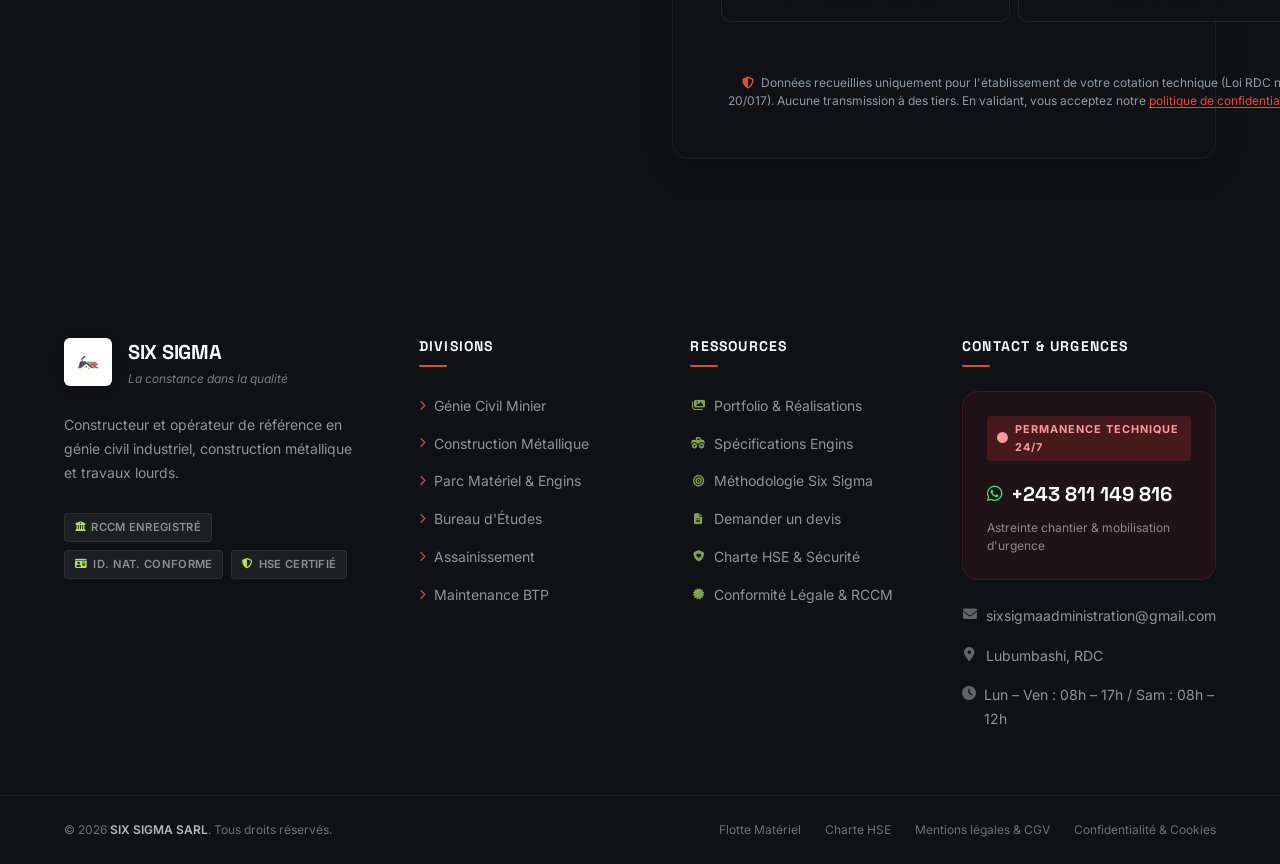
==== commit 0967da3d: "feat(ui): refonte du hero et corrections UI/UX du thème sombre - Hero : titre sur 2 lignes avec acce" ====
--- a/index.html
+++ b/index.html
@@ -202,17 +202,20 @@
       <div class="hero-overlay"></div>
     </div>
 
+    <div class="hero-grid-pattern" aria-hidden="true"></div>
+
     <div class="container">
       <div class="hero-content">
         <!-- Badge -->
         <div class="hero-badge reveal">
-          <i class="fa-solid fa-shield-halved"></i>
+          <span class="hero-badge-dot" aria-hidden="true"></span>
           <span data-i18n="hero_badge">Génie Civil Industriel, Minier &amp; BTP</span>
         </div>
 
         <!-- Title -->
-        <h1 class="hero-title reveal reveal-delay-1" data-i18n="hero_title">
-          Génie Civil Minier &amp; Construction Métallique
+        <h1 class="hero-title reveal reveal-delay-1">
+          <span data-i18n="hero_title_a">Génie Civil Minier</span>
+          <span class="hero-title-accent" data-i18n="hero_title_b">&amp; Construction Métallique</span>
         </h1>
 
         <!-- Subtitle -->
@@ -223,47 +226,47 @@
         <!-- CTA -->
         <div class="hero-actions reveal reveal-delay-3">
           <a href="#contact" class="btn btn-primary btn-lg">
-            <i class="fa-solid fa-file-lines"></i>
             <span data-i18n="hero_cta_quote">Demander une cotation</span>
+            <i class="fa-solid fa-arrow-right" aria-hidden="true"></i>
           </a>
           <a href="#services" class="btn btn-secondary btn-lg btn-hero-secondary">
-            <i class="fa-solid fa-cubes"></i>
             <span data-i18n="hero_cta_services">Découvrir nos expertises</span>
           </a>
         </div>
 
-        <!-- Trust Bar -->
-        <div class="trust-bar reveal reveal-delay-4">
-          <div class="trust-item">
-            <div class="trust-icon red">
-              <i class="fa-solid fa-truck-monster"></i>
-            </div>
-            <div class="trust-text">
-              <strong data-i18n="trust_mob_val">Mobilisation 24-48h</strong>
-              <span data-i18n="trust_mob_lbl">Flotte lourde &amp; engins de terrassement</span>
-            </div>
-          </div>
-          <div class="trust-item">
-            <div class="trust-icon green">
-              <i class="fa-solid fa-shield-heart"></i>
-            </div>
-            <div class="trust-text">
-              <strong data-i18n="trust_hse_val">Normes HSE Internationales</strong>
-              <span data-i18n="trust_hse_lbl">Zéro compromis sur la sécurité terrain</span>
-            </div>
-          </div>
-          <div class="trust-item">
-            <div class="trust-icon dark">
-              <i class="fa-solid fa-earth-africa"></i>
-            </div>
-            <div class="trust-text">
-              <strong>Déploiement Multi-Sites</strong>
-              <span>Mobilité opérationnelle sur tous vos chantiers</span>
-            </div>
-          </div>
-        </div>
-      </div>
-    </div>
+        <!-- Engagements -->
+        <ul class="hero-assurances reveal reveal-delay-4">
+          <li><i class="fa-solid fa-check" aria-hidden="true"></i><span data-i18n="trust_mob_val">Mobilisation 24-48h</span></li>
+          <li><i class="fa-solid fa-check" aria-hidden="true"></i><span data-i18n="trust_hse_val">Normes HSE Internationales</span></li>
+          <li><i class="fa-solid fa-check" aria-hidden="true"></i><span data-i18n="trust_multi_val">Déploiement multi-sites</span></li>
+        </ul>
+      </div>
+
+      <!-- Chiffres clés -->
+      <div class="hero-kpis reveal reveal-delay-5">
+        <div class="hero-kpi">
+          <span class="hero-kpi-value stat-number" data-target="150" data-suffix="+">150+</span>
+          <span class="hero-kpi-label" data-i18n="kpi_projects">Projets réalisés</span>
+        </div>
+        <div class="hero-kpi">
+          <span class="hero-kpi-value stat-number" data-target="98" data-suffix="%">98%</span>
+          <span class="hero-kpi-label" data-i18n="kpi_satisfaction">Taux de satisfaction</span>
+        </div>
+        <div class="hero-kpi">
+          <span class="hero-kpi-value stat-number" data-target="200" data-suffix="+">200+</span>
+          <span class="hero-kpi-label" data-i18n="kpi_team">Collaborateurs qualifiés</span>
+        </div>
+        <div class="hero-kpi">
+          <span class="hero-kpi-value stat-number" data-target="15" data-suffix="">15</span>
+          <span class="hero-kpi-label" data-i18n="kpi_years">Années d'expérience</span>
+        </div>
+      </div>
+    </div>
+
+    <a href="#services" class="hero-scroll" aria-label="Défiler vers nos services">
+      <span data-i18n="hero_scroll">Découvrir</span>
+      <span class="hero-scroll-line" aria-hidden="true"></span>
+    </a>
 
     <!-- Contrôle vidéo discret -->
     <div class="hero-video-controls">
--- a/styles.css
+++ b/styles.css
@@ -3158,3 +3158,416 @@
   }
 }
 
+/* ============================================
+   HERO — REFONTE (prioritaire sur les blocs précédents)
+   ============================================ */
+html {
+  scroll-padding-top: 104px; /* en-tête flottant : 16px + 72px + marge */
+}
+
+.hero {
+  min-height: max(720px, 100svh);
+  padding: 8.5rem 0 6rem;
+  isolation: isolate;
+}
+
+.hero-video {
+  filter: brightness(0.72) contrast(1.08) saturate(0.85);
+  animation: heroDrift 26s ease-in-out infinite alternate;
+}
+
+@keyframes heroDrift {
+  from { transform: scale(1.04) translate3d(0, 0, 0); }
+  to { transform: scale(1.12) translate3d(-1.5%, -1%, 0); }
+}
+
+/* Lisibilité à gauche + fondu vers la section suivante */
+.hero-overlay {
+  background:
+    linear-gradient(180deg, rgba(11, 14, 18, 0.6) 0%, rgba(11, 14, 18, 0) 26%, rgba(11, 14, 18, 0) 60%, var(--clr-bg) 100%),
+    linear-gradient(90deg, rgba(10, 13, 17, 0.95) 0%, rgba(10, 13, 17, 0.82) 38%, rgba(10, 13, 17, 0.4) 72%, rgba(10, 13, 17, 0.28) 100%);
+  backdrop-filter: none;
+}
+
+/* Trame « plan d'ingénieur » discrète */
+.hero-grid-pattern {
+  position: absolute;
+  inset: 0;
+  z-index: 1;
+  pointer-events: none;
+  background-image:
+    linear-gradient(rgba(255, 255, 255, 0.05) 1px, transparent 1px),
+    linear-gradient(90deg, rgba(255, 255, 255, 0.05) 1px, transparent 1px);
+  background-size: 64px 64px;
+  -webkit-mask-image: radial-gradient(ellipse 70% 65% at 22% 45%, #000 0%, transparent 75%);
+  mask-image: radial-gradient(ellipse 70% 65% at 22% 45%, #000 0%, transparent 75%);
+}
+
+.hero-content {
+  max-width: 980px;
+}
+
+.hero-badge {
+  gap: 0.6rem;
+  padding: 0.45rem 0.95rem 0.45rem 0.8rem;
+  margin-bottom: 1.35rem;
+  background: rgba(255, 255, 255, 0.06);
+  border: 1px solid rgba(255, 255, 255, 0.14);
+  color: rgba(255, 255, 255, 0.86);
+  font-size: 0.72rem;
+  letter-spacing: 0.1em;
+  box-shadow: none;
+}
+
+.hero-badge-dot {
+  width: 8px;
+  height: 8px;
+  border-radius: 50%;
+  background: var(--clr-accent);
+  animation: heroPulse 2.4s ease-out infinite;
+}
+
+@keyframes heroPulse {
+  0% { box-shadow: 0 0 0 0 rgba(183, 223, 101, 0.55); }
+  70% { box-shadow: 0 0 0 9px rgba(183, 223, 101, 0); }
+  100% { box-shadow: 0 0 0 0 rgba(183, 223, 101, 0); }
+}
+
+.hero-title {
+  font-size: clamp(2.5rem, 4.6vw, 4.25rem);
+  font-weight: 700;
+  line-height: 1.04;
+  letter-spacing: -0.04em;
+  margin-bottom: 1.5rem;
+  text-shadow: none;
+}
+
+.hero-title > span {
+  display: block;
+}
+
+.hero-title-accent {
+  background: linear-gradient(92deg, #ff8f82 0%, var(--clr-primary) 52%, #ffb59f 100%);
+  -webkit-background-clip: text;
+  background-clip: text;
+  color: transparent;
+}
+
+.hero-subtitle {
+  max-width: 600px;
+  margin-bottom: 2rem;
+  font-size: clamp(1rem, 0.6rem + 0.6vw, 1.15rem);
+  line-height: 1.7;
+  color: rgba(255, 255, 255, 0.74);
+  text-shadow: none;
+}
+
+.hero-actions {
+  gap: 0.85rem;
+  margin-bottom: 1.75rem;
+}
+
+.hero-actions .btn-lg {
+  padding: 1rem 1.6rem;
+  font-size: 1rem;
+  border-radius: 10px;
+}
+
+.hero-actions .btn-primary i {
+  transition: transform 0.25s ease;
+}
+
+.hero-actions .btn-primary:hover i {
+  transform: translateX(4px);
+}
+
+.btn-hero-secondary {
+  background: rgba(255, 255, 255, 0.06);
+  border: 1px solid rgba(255, 255, 255, 0.22);
+}
+
+.btn-hero-secondary:hover {
+  background: rgba(255, 255, 255, 0.12);
+  border-color: rgba(255, 255, 255, 0.45);
+}
+
+.hero-assurances {
+  display: flex;
+  flex-wrap: wrap;
+  gap: 0.6rem 1.6rem;
+  margin: 0;
+  padding: 0;
+  list-style: none;
+}
+
+.hero-assurances li {
+  display: inline-flex;
+  align-items: center;
+  gap: 0.55rem;
+  font-size: 0.9rem;
+  font-weight: 500;
+  color: rgba(255, 255, 255, 0.82);
+}
+
+.hero-assurances i {
+  display: grid;
+  place-items: center;
+  width: 18px;
+  height: 18px;
+  border-radius: 50%;
+  font-size: 0.58rem;
+  color: #0f1115;
+  background: var(--clr-accent);
+}
+
+/* Bandeau de chiffres clés */
+.hero-kpis {
+  display: grid;
+  grid-template-columns: repeat(4, 1fr);
+  max-width: 980px;
+  margin-top: clamp(2.25rem, 5vh, 3.5rem);
+  background: rgba(15, 17, 21, 0.55);
+  border: 1px solid rgba(255, 255, 255, 0.1);
+  border-radius: 16px;
+  backdrop-filter: blur(14px);
+  -webkit-backdrop-filter: blur(14px);
+  box-shadow: 0 24px 60px rgba(0, 0, 0, 0.35);
+}
+
+.hero-kpi {
+  display: flex;
+  flex-direction: column;
+  gap: 0.35rem;
+  padding: 1.3rem 1.6rem;
+}
+
+.hero-kpi + .hero-kpi {
+  border-left: 1px solid rgba(255, 255, 255, 0.08);
+}
+
+.hero-kpi .hero-kpi-value {
+  margin: 0;
+  font-family: var(--ff-heading);
+  font-size: clamp(1.6rem, 2.3vw, 2.15rem);
+  font-weight: 700;
+  line-height: 1;
+  letter-spacing: -0.03em;
+  color: #fff;
+  font-variant-numeric: tabular-nums;
+}
+
+.hero-kpi-label {
+  font-size: 0.8rem;
+  color: rgba(255, 255, 255, 0.6);
+}
+
+/* Indicateur de défilement */
+.hero-scroll {
+  position: absolute;
+  left: 50%;
+  bottom: 1.4rem;
+  z-index: 2;
+  display: flex;
+  flex-direction: column;
+  align-items: center;
+  gap: 0.55rem;
+  transform: translateX(-50%);
+  font-size: 0.68rem;
+  font-weight: 600;
+  letter-spacing: 0.18em;
+  text-transform: uppercase;
+  color: rgba(255, 255, 255, 0.55);
+  text-decoration: none;
+  transition: color 0.25s ease;
+}
+
+.hero-scroll:hover {
+  color: #fff;
+}
+
+.hero-scroll-line {
+  position: relative;
+  width: 1px;
+  height: 38px;
+  overflow: hidden;
+  background: rgba(255, 255, 255, 0.18);
+}
+
+.hero-scroll-line::after {
+  content: '';
+  position: absolute;
+  left: 0;
+  top: -40%;
+  width: 1px;
+  height: 40%;
+  background: #fff;
+  animation: heroScroll 2.2s cubic-bezier(0.65, 0, 0.35, 1) infinite;
+}
+
+@keyframes heroScroll {
+  to { top: 100%; }
+}
+
+.hero-video-controls {
+  bottom: 1.4rem;
+  right: 1.5rem;
+}
+
+.btn-video-toggle {
+  border-radius: 999px;
+  background: rgba(15, 17, 21, 0.6);
+  border-color: rgba(255, 255, 255, 0.14);
+}
+
+/* ============================================
+   CORRECTIONS UI / UX DU THÈME SOMBRE
+   ============================================ */
+:focus-visible {
+  outline: 2px solid var(--clr-primary-light);
+  outline-offset: 3px;
+}
+
+/* Menu mobile : les barres du hamburger étaient sombres sur fond sombre */
+.hamburger-line {
+  background: #f4f6f8;
+}
+
+/* Contact : l'e-mail long et les boutons sans retour à la ligne élargissaient la page
+   sur mobile (défilement horizontal, menu poussé hors de l'écran) */
+.contact-wrapper > *,
+.contact-channel,
+.contact-channel-text {
+  min-width: 0;
+}
+
+.contact-channel-text a,
+.contact-channel-text span {
+  overflow-wrap: anywhere;
+}
+
+body {
+  overflow-x: clip; /* filet de sécurité, sans casser position: sticky */
+}
+
+/* Étiquettes des projets : texte invisible sur fond sombre */
+.project-tag {
+  color: rgba(255, 255, 255, 0.78);
+  background: rgba(255, 255, 255, 0.05);
+  border-color: rgba(255, 255, 255, 0.1);
+  border-radius: 999px;
+}
+
+/* Carte vedette des services : visuel de chantier au lieu d'un grand vide */
+.bento-card--lead {
+  background:
+    linear-gradient(180deg, rgba(15, 17, 21, 0.96) 0%, rgba(15, 17, 21, 0.8) 40%, rgba(15, 17, 21, 0.35) 66%, rgba(15, 17, 21, 0.94) 100%),
+    url('projet-genie-civil-minier.jpg') center 65% / cover no-repeat;
+}
+
+/* Section engagement : légende sombre, chiffres alignés et fixés pendant la lecture */
+.values-grid {
+  align-items: start;
+}
+
+.values-grid .stats-grid {
+  position: sticky;
+  top: 120px;
+}
+
+.values-video-caption {
+  background: rgba(255, 255, 255, 0.03);
+}
+
+.values-video-caption strong {
+  color: #f4f6f8;
+}
+
+@media (max-width: 1024px) {
+  .values-grid .stats-grid {
+    position: static;
+  }
+}
+
+@media (max-width: 768px) {
+  .hero {
+    min-height: auto;
+    padding: 7.5rem 0 5rem;
+  }
+
+  .hero-title {
+    font-size: clamp(2.2rem, 10.5vw, 3.1rem);
+  }
+
+  .hero-subtitle {
+    margin-bottom: 1.75rem;
+  }
+
+  .hero-actions {
+    flex-direction: column;
+    align-items: stretch;
+  }
+
+  .hero-actions .btn {
+    justify-content: center;
+  }
+
+  .hero-assurances {
+    flex-direction: column;
+    gap: 0.65rem;
+  }
+
+  .hero-kpis {
+    grid-template-columns: repeat(2, 1fr);
+    margin-top: 2.5rem;
+  }
+
+  .hero-kpi {
+    padding: 1rem 1.1rem;
+  }
+
+  .hero-kpi:nth-child(3) {
+    border-left: 0;
+  }
+
+  .hero-kpi:nth-child(n + 3) {
+    border-top: 1px solid rgba(255, 255, 255, 0.08);
+  }
+
+  .hero-scroll {
+    display: none;
+  }
+
+  .form-submit .btn,
+  .btn-fallback {
+    white-space: normal;
+    text-align: center;
+  }
+
+  .hero-grid-pattern {
+    background-size: 44px 44px;
+  }
+
+  .hero-video-controls {
+    bottom: 1rem;
+    right: 1rem;
+  }
+}
+
+@media (prefers-reduced-motion: reduce) {
+  html {
+    scroll-behavior: auto;
+  }
+
+  .hero-video,
+  .hero-badge-dot,
+  .hero-scroll-line::after {
+    animation: none !important;
+  }
+
+  .reveal {
+    opacity: 1 !important;
+    transform: none !important;
+    transition: none !important;
+  }
+}
+
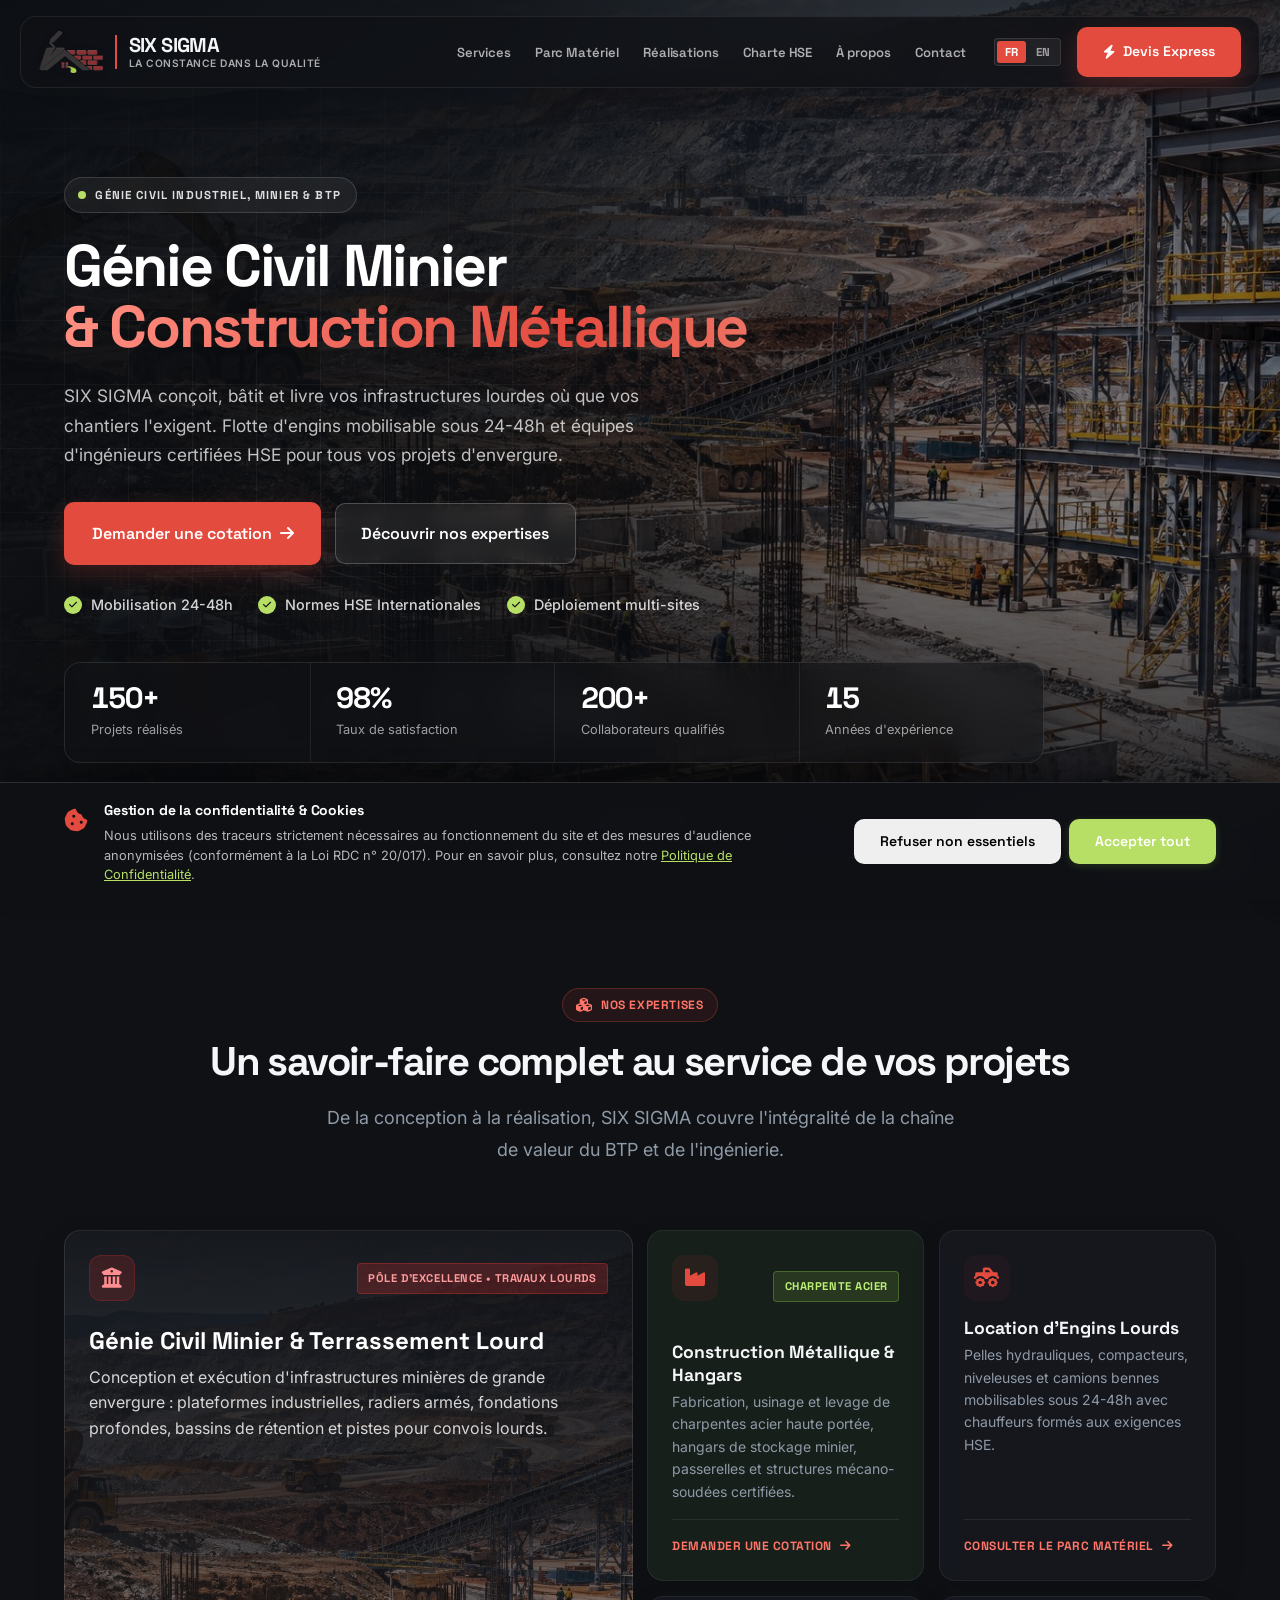
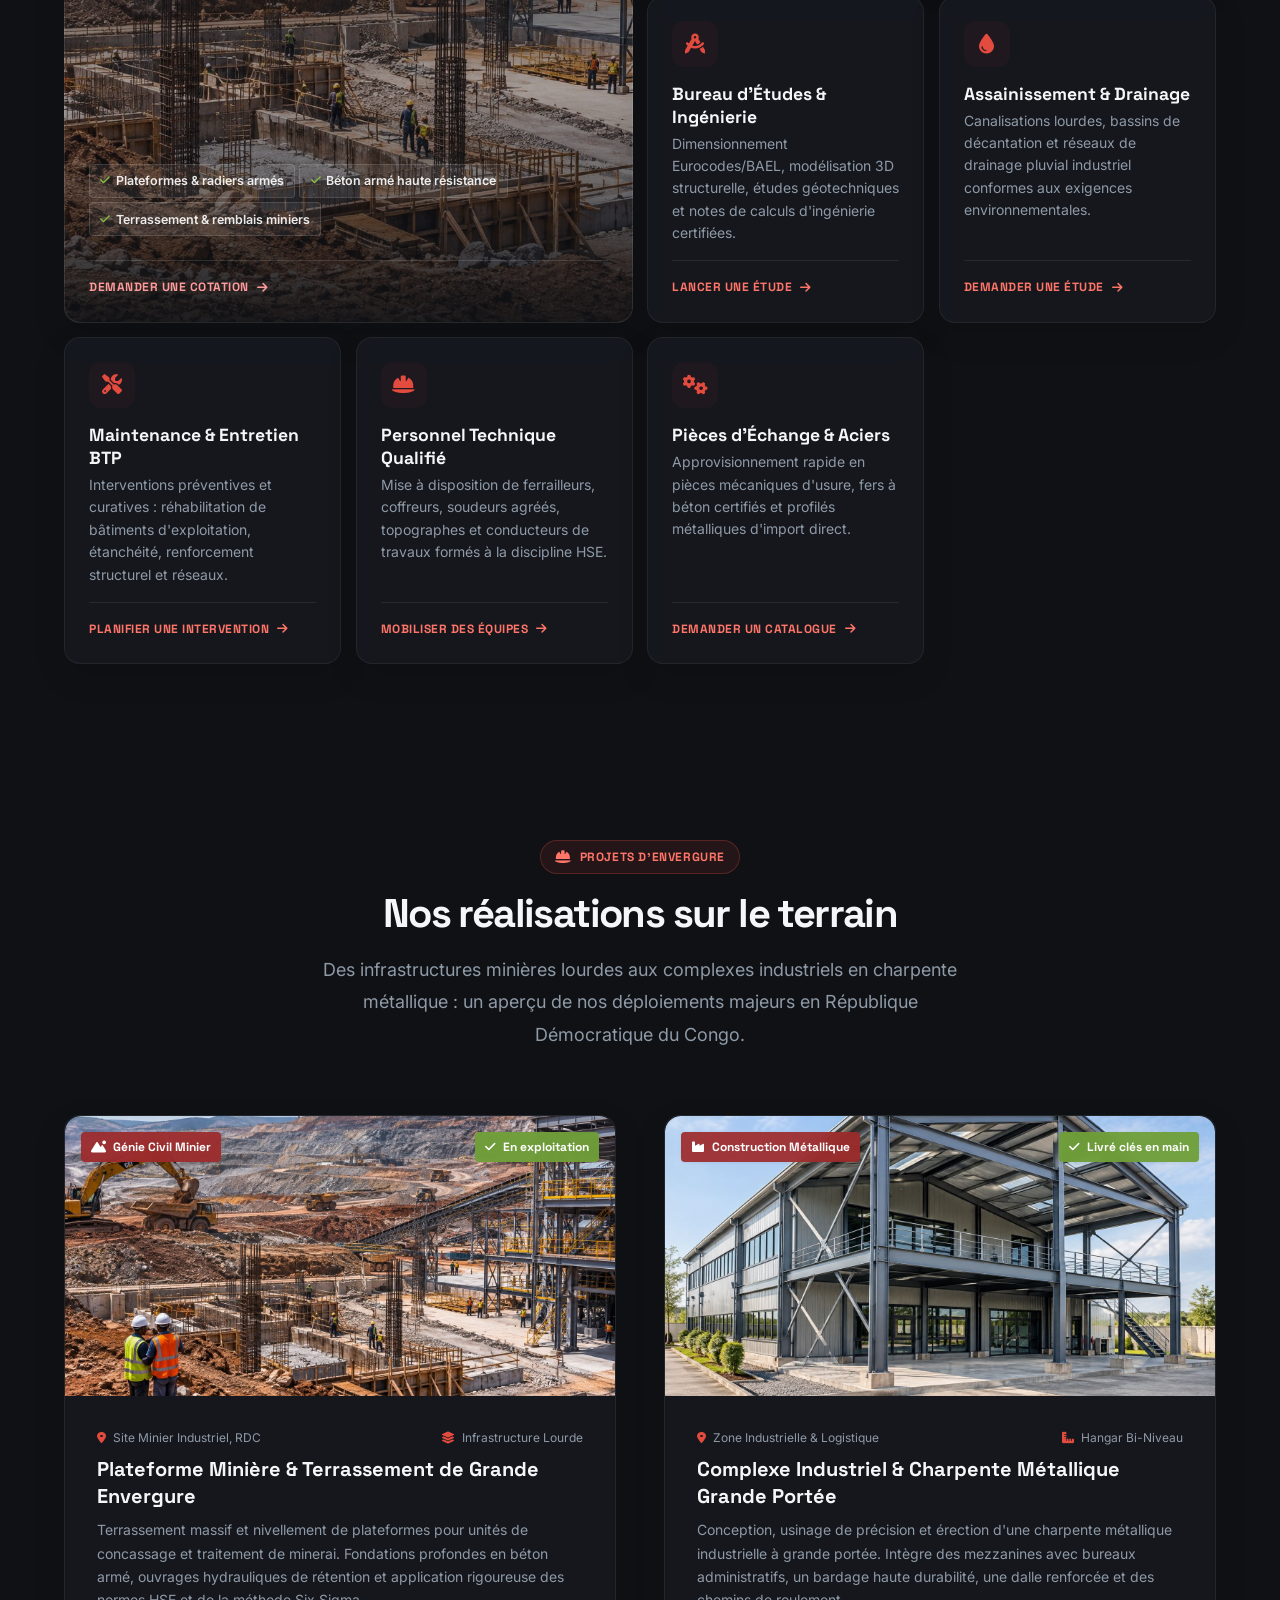
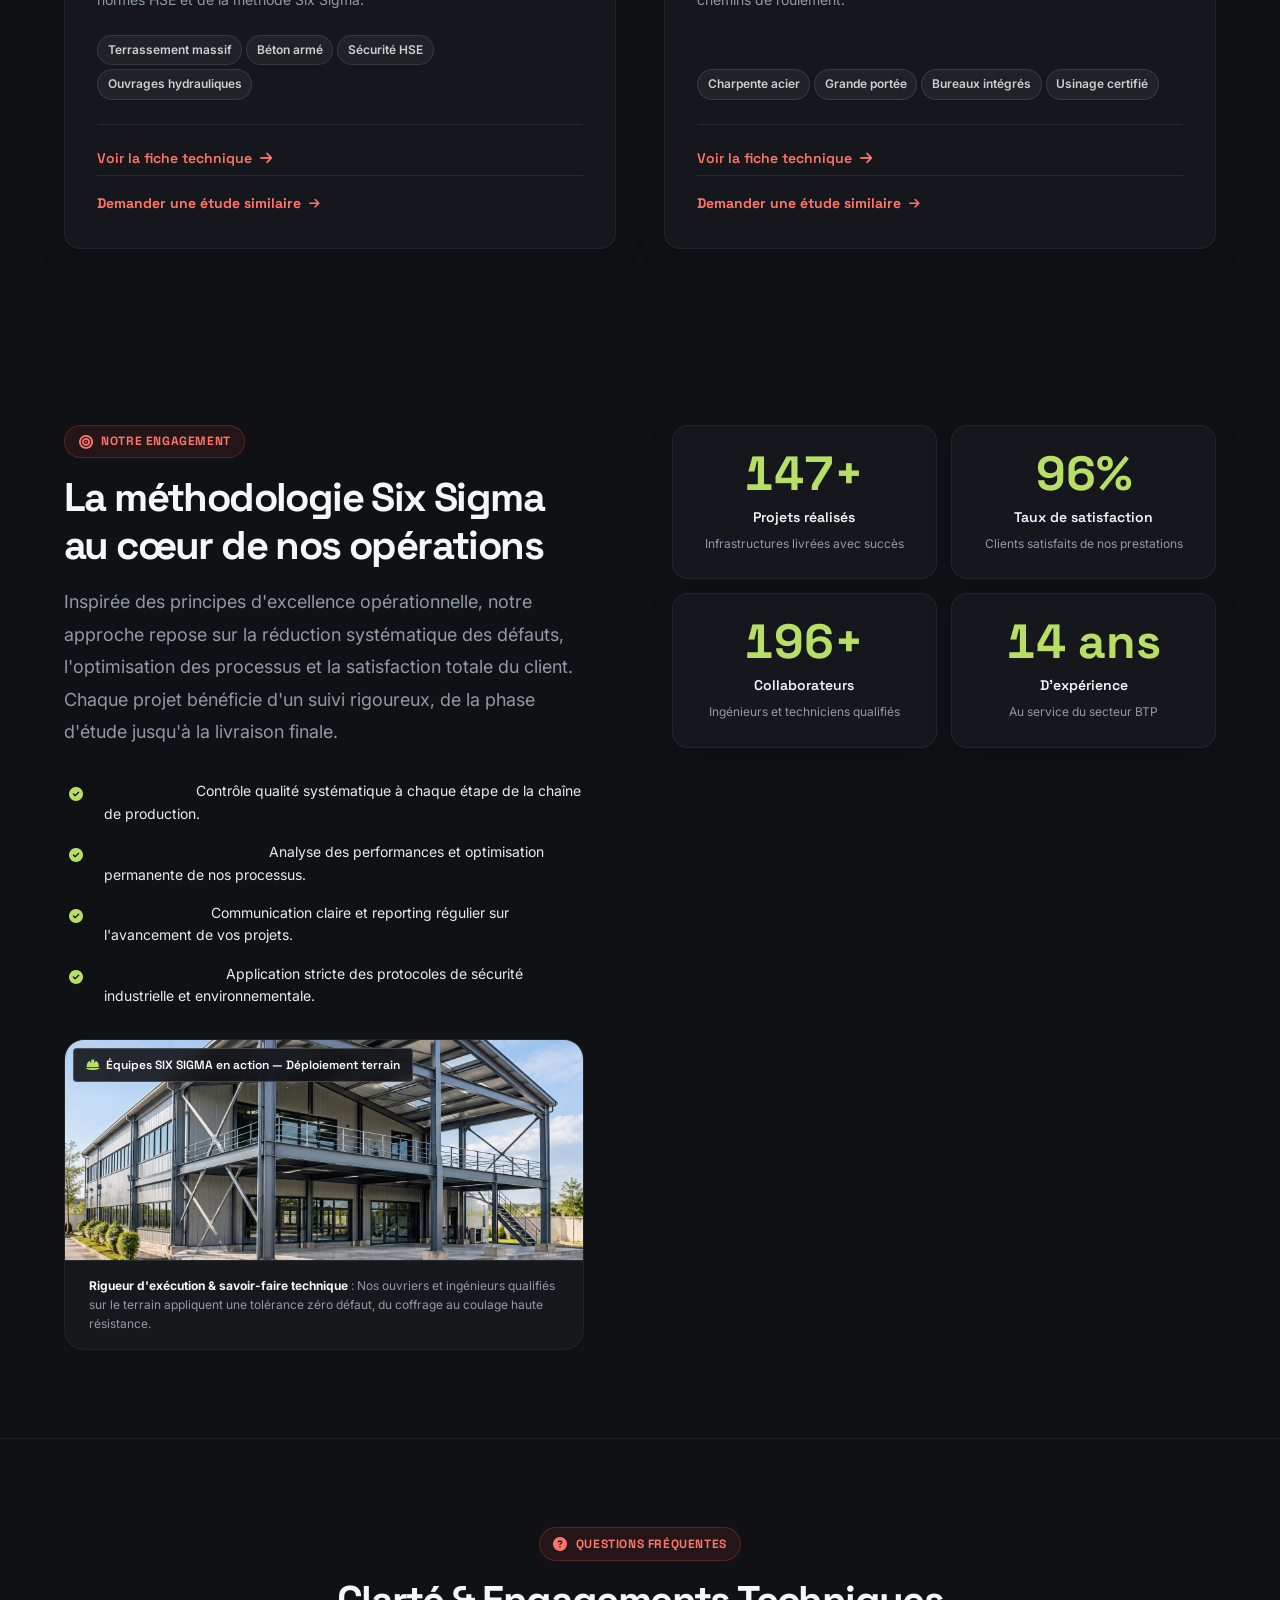
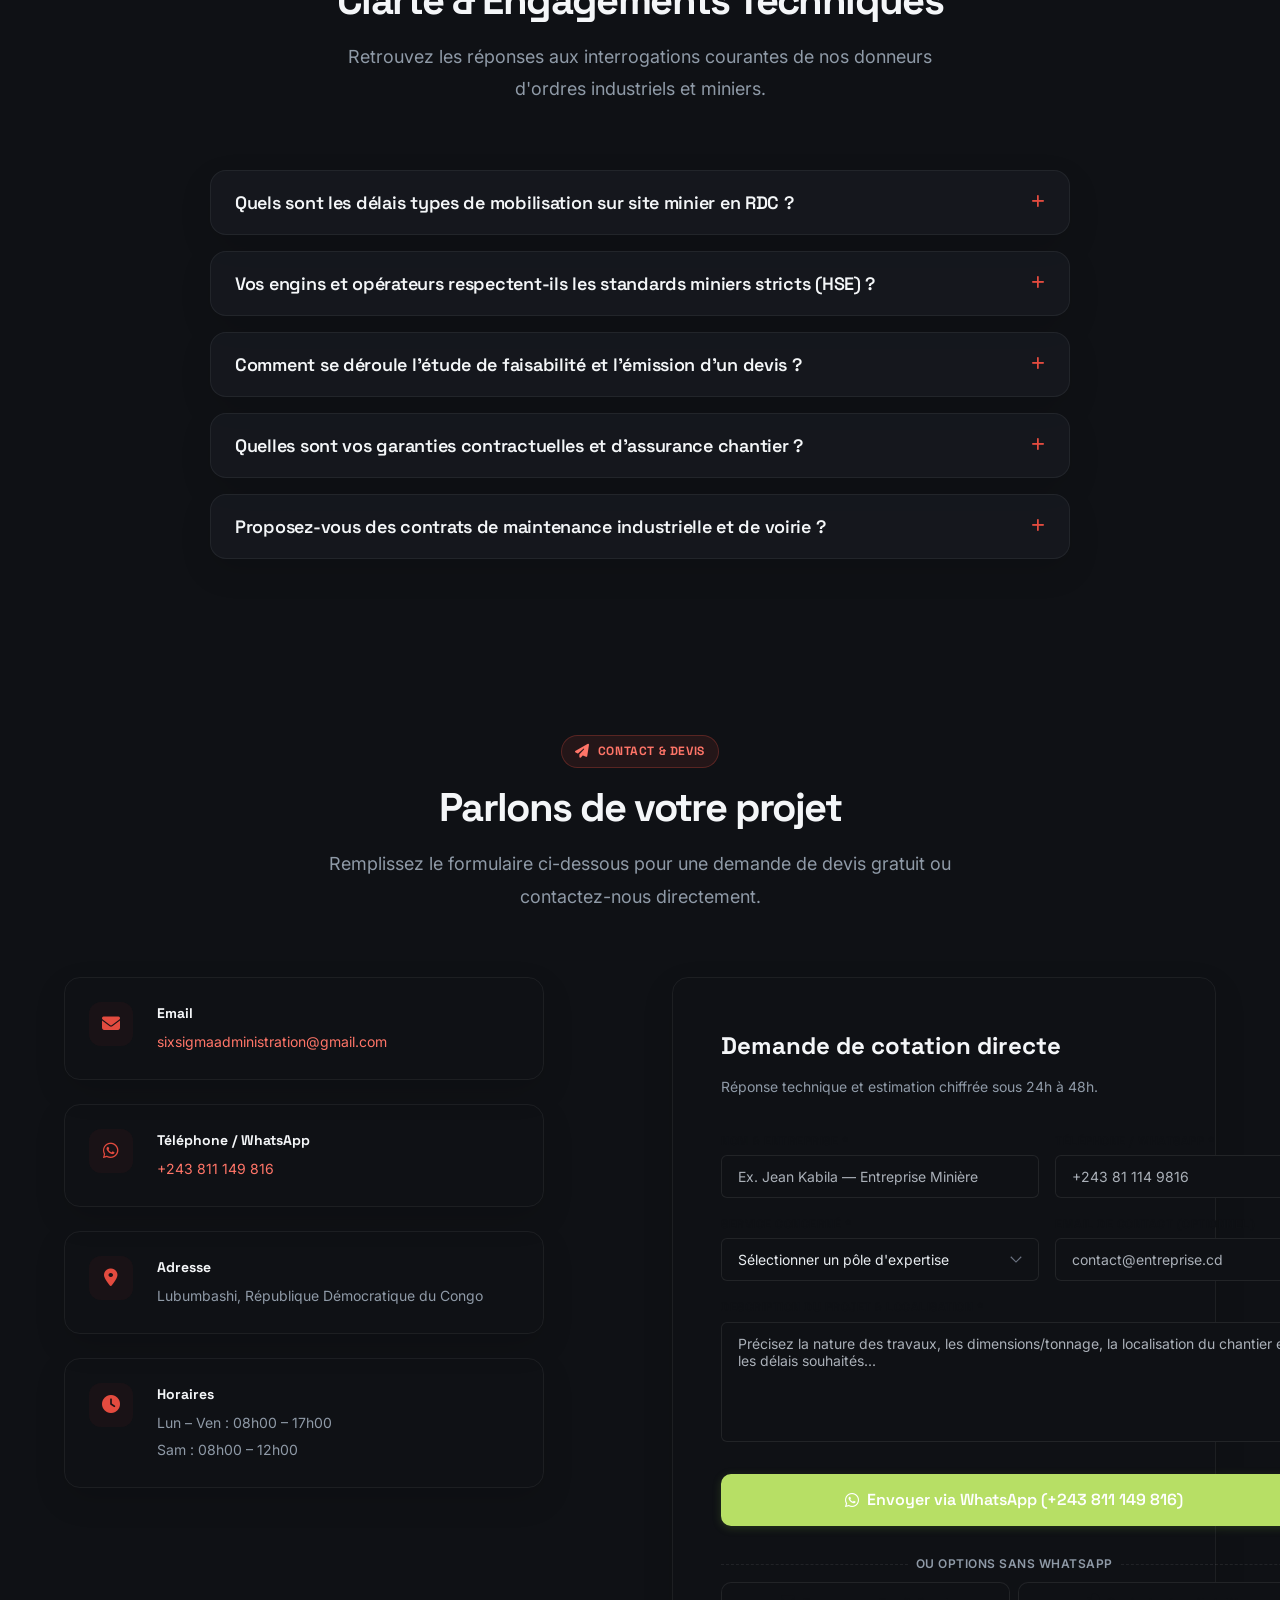
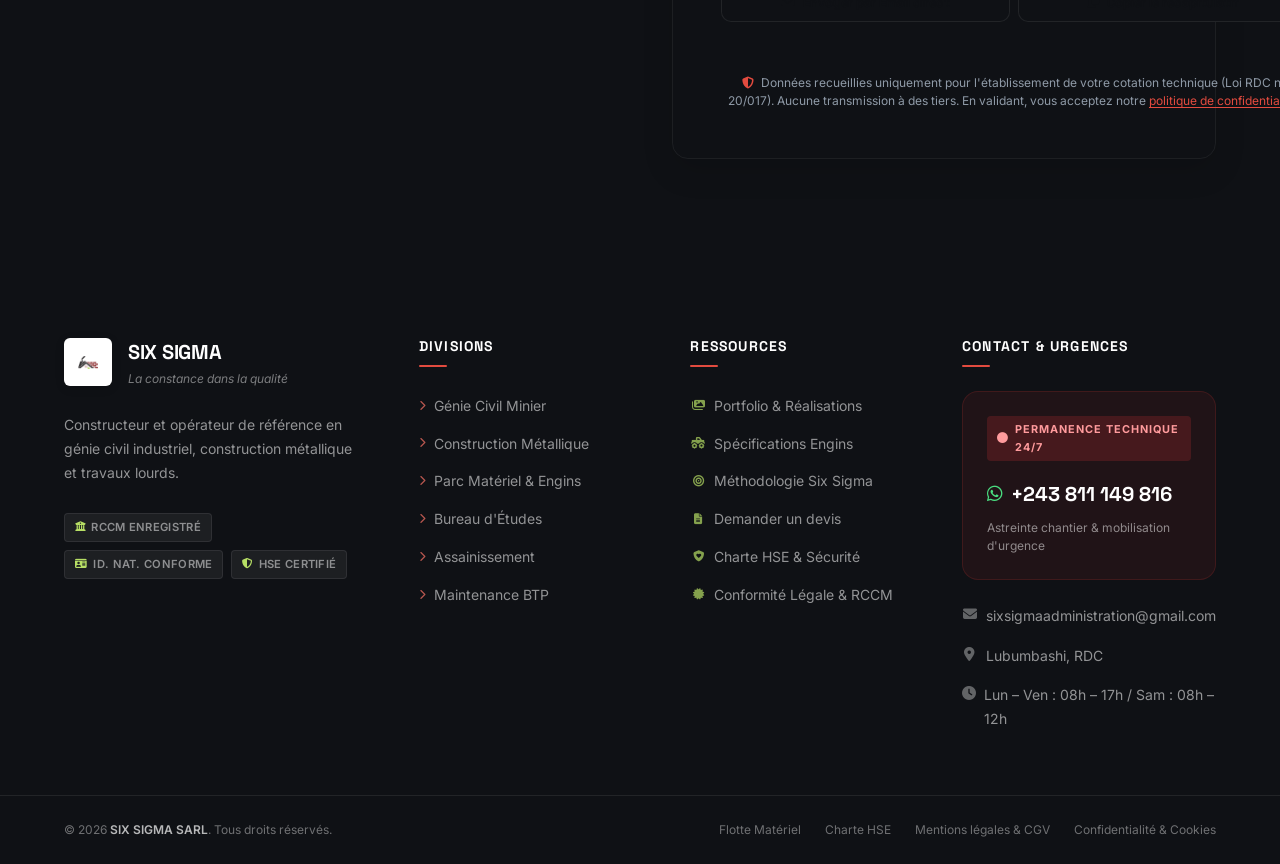
==== commit f9e84c01: "perf+ui: CSP stricte, médias allégés, pages Parc/HSE et admin au thème sombre - Sécurité : CSP sans " ====
--- a/index.html
+++ b/index.html
@@ -81,6 +81,8 @@
   </script>
 
   <!-- Fonts -->
+  <!-- Image d'affiche du hero (plus grand élément visible) : téléchargée en priorité -->
+  <link rel="preload" as="image" href="projet-genie-civil-minier.jpg" fetchpriority="high" />
   <link rel="preconnect" href="https://fonts.googleapis.com" />
   <link rel="preconnect" href="https://fonts.gstatic.com" crossorigin />
   <link href="https://fonts.googleapis.com/css2?family=Space+Grotesk:wght@500;600;700;800&family=Inter:wght@300;400;500;600;700&display=swap" rel="stylesheet" />
@@ -194,10 +196,10 @@
         muted
         loop
         playsinline
-        preload="auto"
+        preload="none"
         poster="projet-genie-civil-minier.jpg"
       >
-        <source src="assets/mine-kolwezi.mp4" type="video/mp4" />
+        <source data-src="assets/mine-kolwezi.mp4" type="video/mp4" />
       </video>
       <div class="hero-overlay"></div>
     </div>
@@ -572,7 +574,7 @@
                 preload="metadata"
                 poster="projet-construction-metallique.jpg"
               >
-                <source src="assets/equipes-kolwezi.mp4" type="video/mp4" />
+                <source data-src="assets/equipes-kolwezi.mp4" type="video/mp4" />
               </video>
               <div class="values-video-badge">
                 <i class="fa-solid fa-hard-hat"></i> Équipes SIX SIGMA en action — Déploiement terrain
